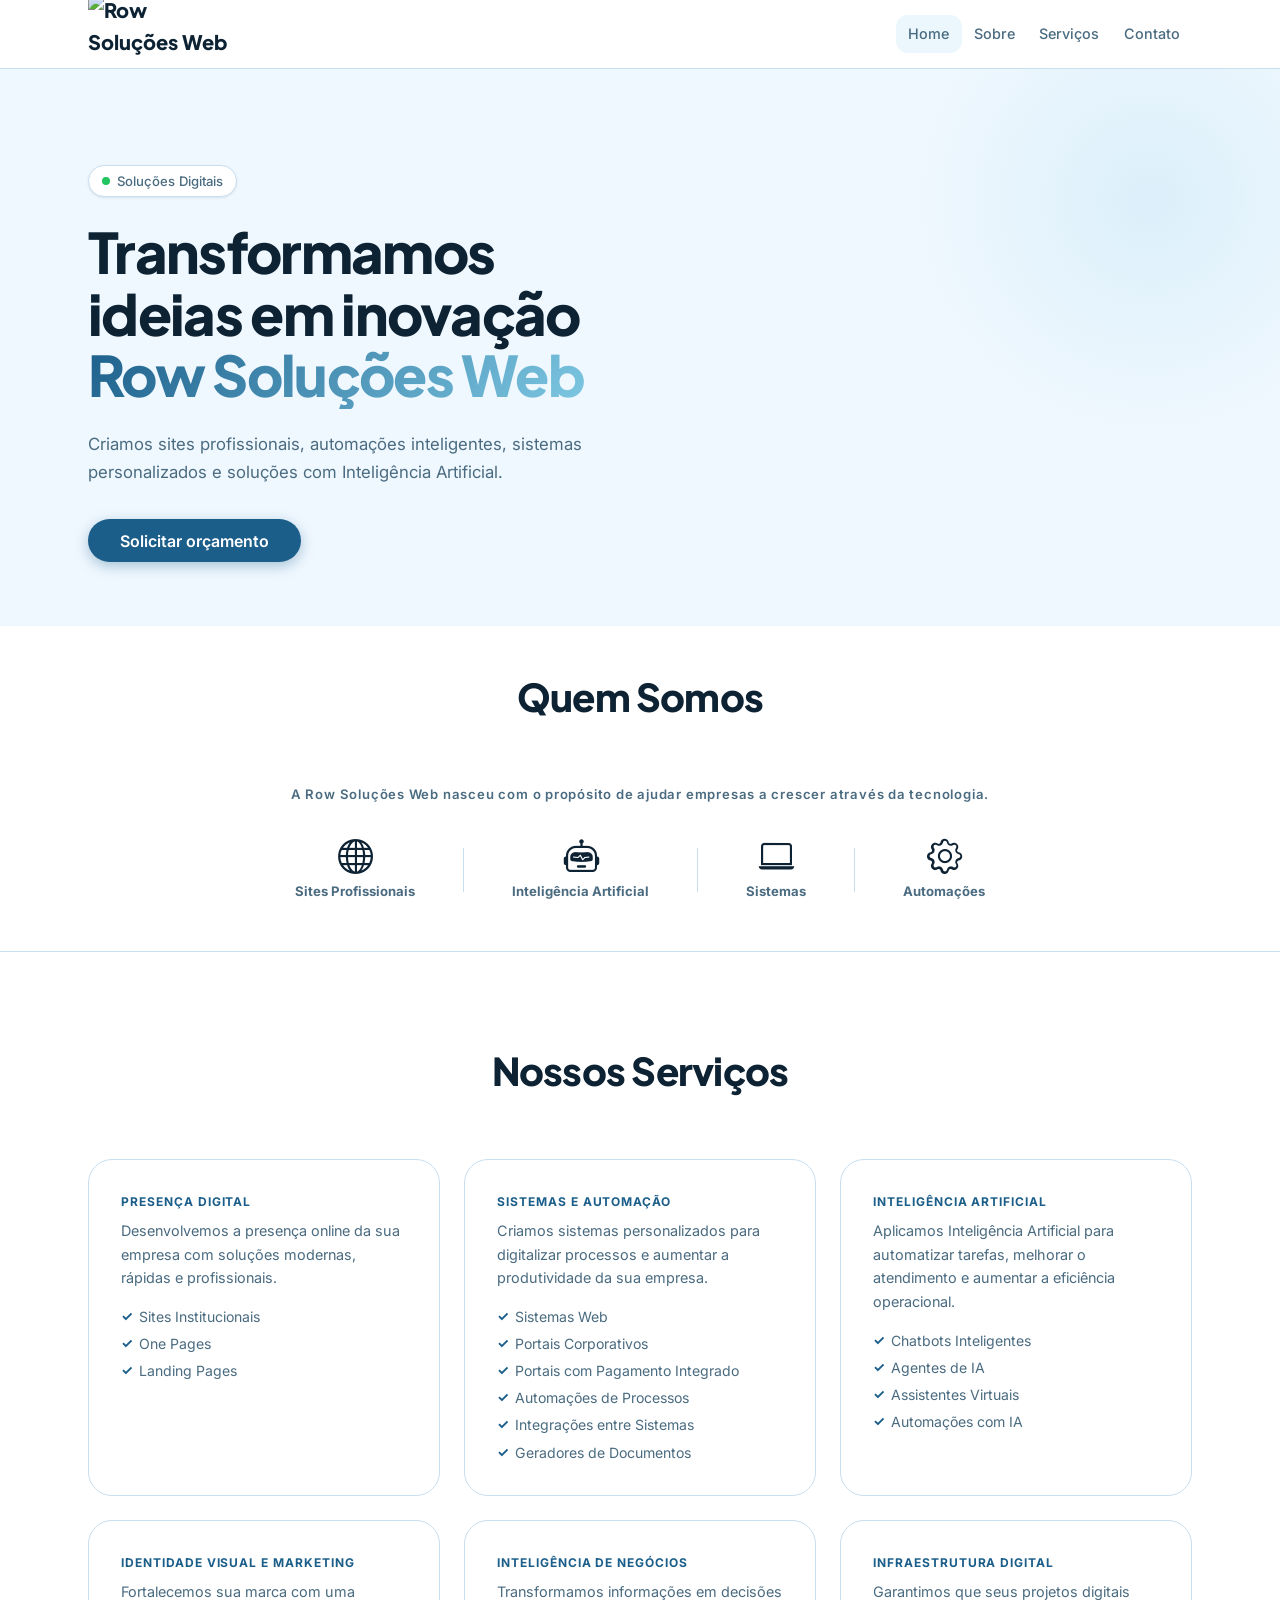
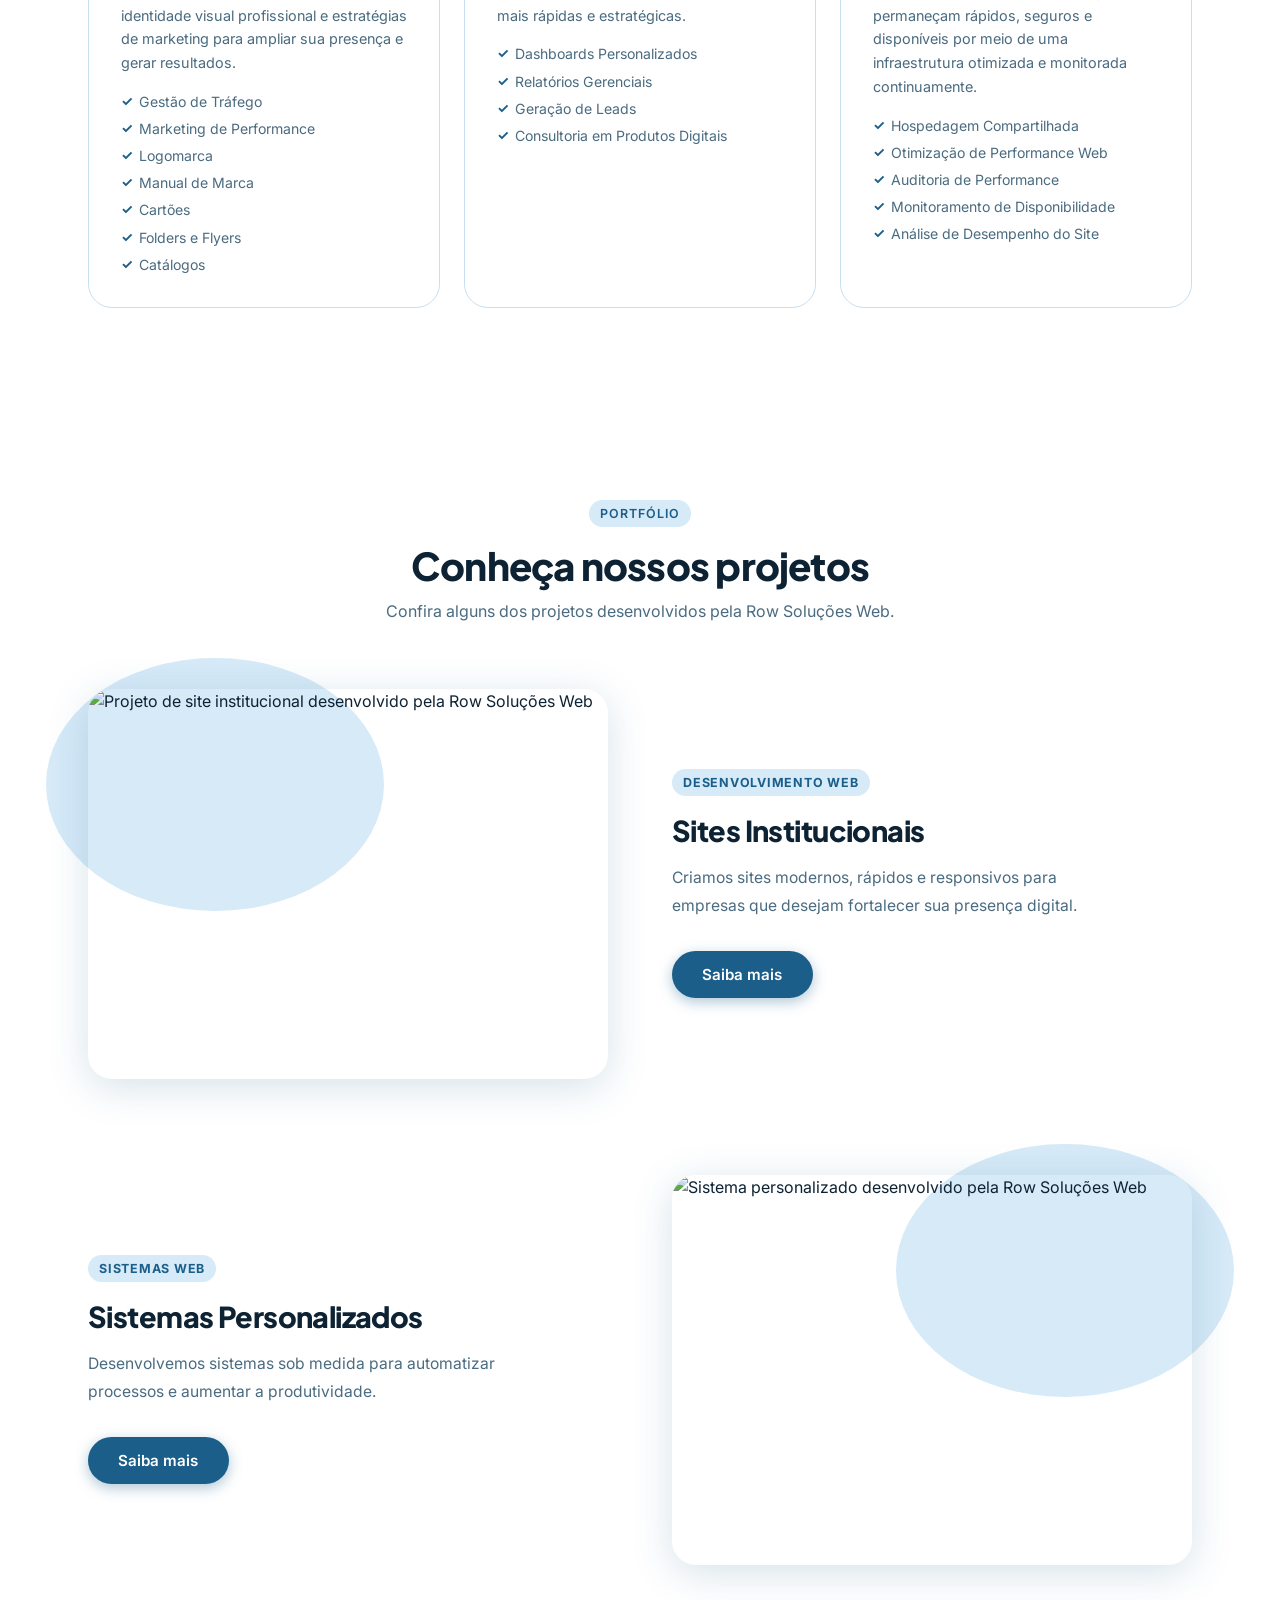
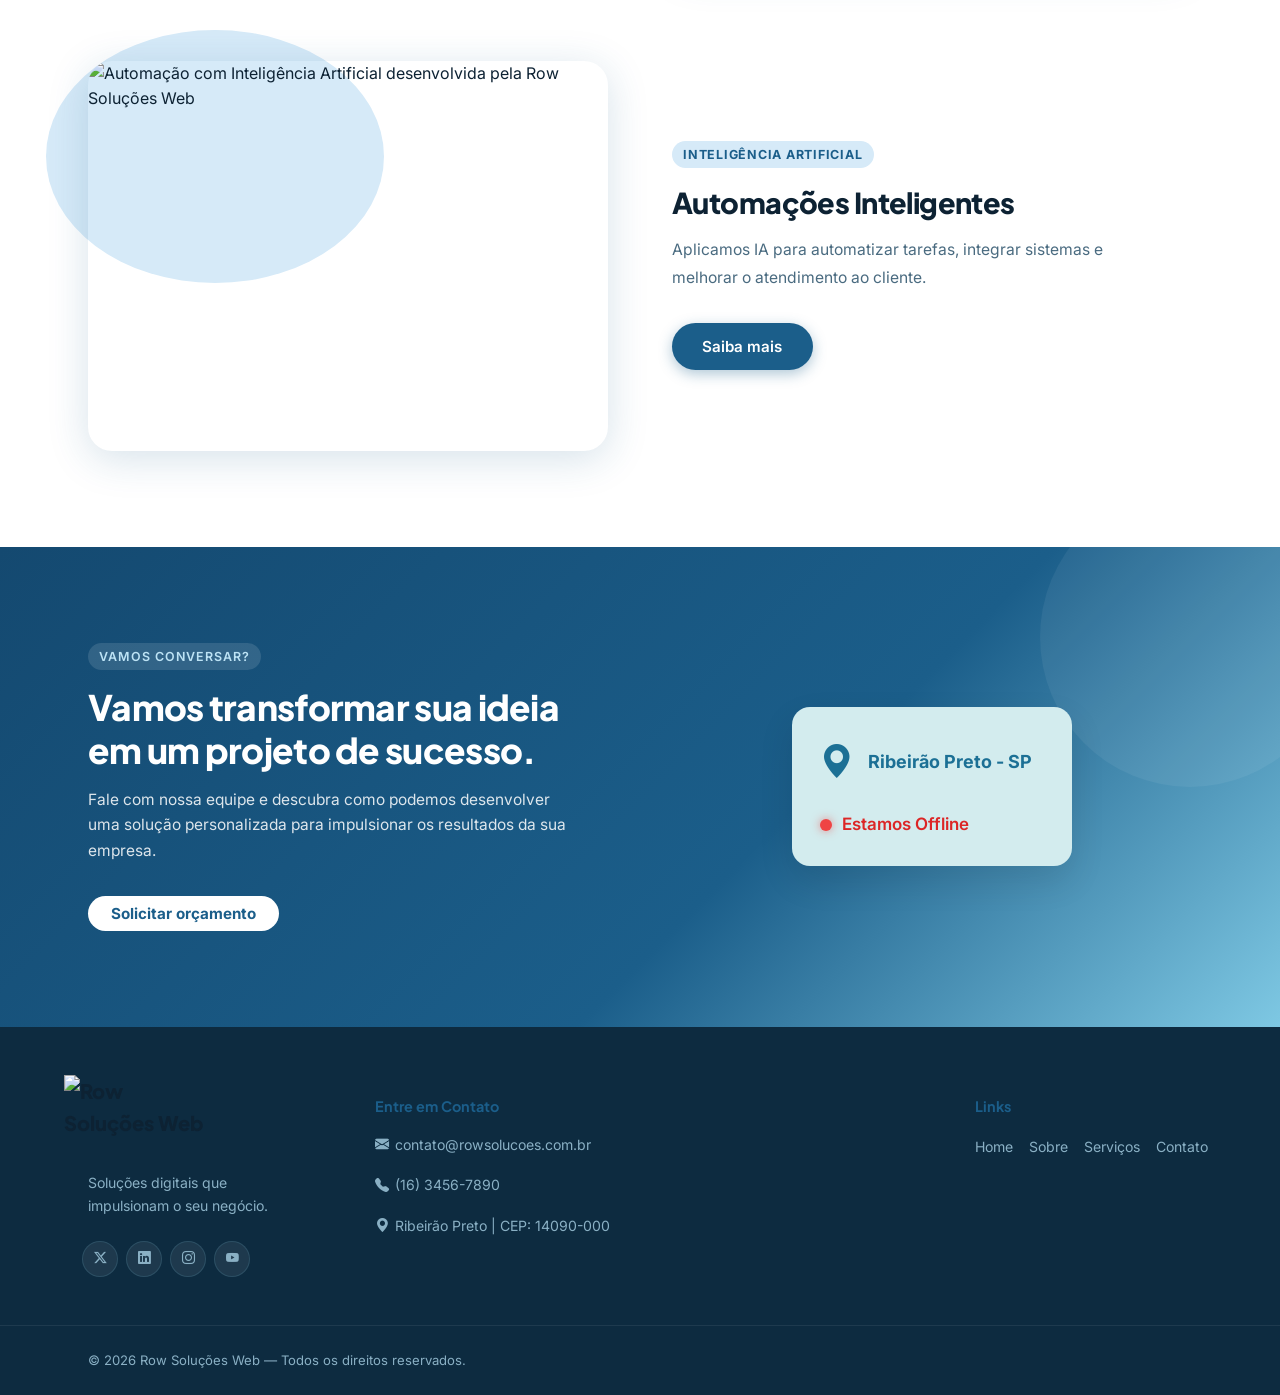
==== index.html @ b565b794 "Update index.html" ====
<!DOCTYPE html>
<html lang="pt-BR">

<head>
  <meta charset="UTF-8" />
  <meta name="viewport" content="width=device-width, initial-scale=1.0" />
  <title>Row Soluções — Crie Sites Incríveis</title>
  <link rel="stylesheet" href="style.css" />
  <link rel="preconnect" href="https://fonts.googleapis.com" />
  <link rel="preconnect" href="https://fonts.gstatic.com" crossorigin />
  <link
    href="https://fonts.googleapis.com/css2?family=Inter:wght@400;500;600;700;800&family=Plus+Jakarta+Sans:wght@400;500;600;700;800&display=swap"
    rel="stylesheet" />
  <link rel="stylesheet" href="https://cdn.jsdelivr.net/npm/bootstrap-icons@1.13.1/font/bootstrap-icons.min.css">
</head>

<body>

  <!-- ===== HEADER / NAV ===== -->
  <header class="header" id="header">
    <div class="container header__inner">
      <a href="#" class="header__logo">
        <img src="img_conteudo/logo1.png" alt="Row Soluções Web" style="width: 140px; height: 80px; object-fit: contain " />
        <!-- <div class="logo-brand">
          <span class="logo-row">row</span>
          <span class="logo-subtitle">soluções web</span>
        </div> -->
      </a>

      <nav class="nav" id="nav">
        <ul class="nav__list">
          <!-- Para inserir dropdown e icone seta
           as setinhas (▼) Essas setinhas indicam para o usuário que existe um submenu (dropdown)
           <li class="nav__item nav__item--has-dropdown">
            <a href="#home" class="nav__link">Home <span class="nav__arrow">▼</span></a>
          </li> -->
          <li class="nav__item">
            <a href="#home" class="nav__link">Home</a>
          </li>
          <li class="nav__item">
            <a href="#sobre" class="nav__link">Sobre</a>
          </li>
          <li class="nav__item">
            <a href="#servicos" class="nav__link">Serviços</a>
          </li>
          <!-- <li class="nav__item">
            <a href="portfolio.html" class="nav__link">Portfólio</a>
          </li> -->
          <li class="nav__item">
            <a href="https://wa.me/0000000000000" target="_blank" class="nav__link">Contato </a>
          </li>
        </ul>
      </nav>

      <!-- <div class="header__actions">
        <a href="#" class="btn btn--outline">Entrar</a>
        <a href="#" class="btn btn--primary">Começar Grátis</a>
      </div>

      <button class="hamburger" id="hamburger" aria-label="Abrir menu">
        <span></span><span></span><span></span>
      </button>
    </div> -->
  </header>

  <main>

    <!-- ===== HERO ===== -->
    <section class="hero" id="home">
      <div class="hero__bg-blob" aria-hidden="true"></div>
      <div class="container hero__inner">
        <div class="hero__content">
          <span class="hero__badge">
            <span class="hero__badge-dot"></span>
            Soluções Digitais
          </span>
          <h1 class="hero__title">
            Transformamos ideias em inovação <br />
            <span class="hero__title--accent">Row Soluções Web</span>
          </h1>
          <p class="hero__desc">
            Criamos sites profissionais,
            automações inteligentes,
            sistemas personalizados
            e soluções com Inteligência Artificial.
          </p>
          <div class="hero__cta">
            <a href="https://wa.me/0000000000000" target="_blank" class="btn btn--primary btn--lg">Solicitar
              orçamento</a>

            <!-- <button class="hero__play" id="playBtn" aria-label="Assistir vídeo">
              <span class="hero__play-icon">▶</span>
              <span>Conheça nossos serviços</span>
            </button> -->
          </div>
        </div>

        <!-- <div class="hero__visual"> Referete ao Mockup na primeira dobra do site
          <div class="hero__mockup">
            <div class="hero__mockup-bar">
              <span></span><span></span><span></span>
            </div>
            <div class="hero__mockup-body">
              <div class="hero__mockup-sidebar">
                <div class="hero__mockup-item hero__mockup-item--active"></div>
                <div class="hero__mockup-item"></div>
                <div class="hero__mockup-item"></div>
                <div class="hero__mockup-item"></div>
                <div class="hero__mockup-item"></div>
              </div>
              <div class="hero__mockup-canvas">
                <div class="hero__mockup-header-block"></div>
                <div class="hero__mockup-row">
                  <div class="hero__mockup-col hero__mockup-col--wide"></div>
                  <div class="hero__mockup-col"></div>
                </div>
                <div class="hero__mockup-row">
                  <div class="hero__mockup-col"></div>
                  <div class="hero__mockup-col"></div>
                  <div class="hero__mockup-col"></div>
                </div>
              </div>
            </div>
          </div>
          <div class="hero__card hero__card--1">
            <span class="hero__card-icon">✦</span>
            <div>
              <strong>Inteligência Artificial</strong>
              <small>Agentes • Chatbots • Automações • Fluxos </small>
            </div>
          </div>
          <div class="hero__card hero__card--2">
            <span class="hero__card-icon">◈</span>
            <div>
              <strong>Desenvolvimento Web</strong>
              <small>Institucionais • Landing Pages • Projetos personalizados</small>
            </div>
          </div>
        </div> -->
      </div>
    </section>

    <!-- ===== STATS ===== -->
    <section class="stats" id="sobre">
      <div class="container">
        <div class="section-header">
          <h2 class="section-title">Quem Somos </h2>
        </div>
        <p class="stats__label"> A Row Soluções Web nasceu com o propósito de ajudar empresas a crescer
          através da tecnologia.</p>
        <div class="stats__grid">
          <div class="stats__item">
            <strong class="stats__number"><i class="bi bi-globe"></i></strong>
            <span class="stats__desc"><strong>Sites Profissionais</strong></span>
          </div>
          <div class="stats__divider" aria-hidden="true"></div>
          <div class="stats__item">
            <strong class="stats__number"><i class="bi bi-robot"></i></strong>
            <span class="stats__desc"><strong>Inteligência Artificial</strong></span>
          </div>
          <div class="stats__divider" aria-hidden="true"></div>
          <div class="stats__item">
            <strong class="stats__number"><i class="bi bi-laptop"></i></strong>
            <span class="stats__desc"><strong>Sistemas</strong></span>
          </div>
          <div class="stats__divider" aria-hidden="true"></div>
          <div class="stats__item">
            <strong class="stats__number"><i class="bi bi-gear"></i></strong>
            <span class="stats__desc"><strong>Automações</strong></span>
          </div>
        </div>
      </div>
    </section>

    <!-- ===== FEATURES GRID ===== -->
    <section class="features-grid" id="servicos">
      <div class="container">
        <div class="section-header">
          <!-- <span class="section-eyebrow">Edição Visual Poderosa</span> -->
          <h2 class="section-title">Nossos Serviços</h2>
        </div>
        <div class="features-grid__cards">
          <article class="feat-card">
            <!-- <div class="feat-card__icon feat-card__icon--purple">
              <i class="bi bi-code-slash"></i>
            </div> -->

            <!-- NOVO: número + categoria, no tom de cor do site -->
            <span class="feat-card__eyebrow">Presença Digital</span>

            <!-- <h3>Sites institucionais, one pages e landing pages</h3> -->
            <p>Desenvolvemos a presença online da sua empresa com soluções modernas, rápidas e profissionais.</p>

            <!-- NOVO: lista de destaques -->
            <ul class="feat-card__list">
              <li>Sites Institucionais</li>
              <li>One Pages</li>
              <li>Landing Pages</li>
            </ul>
          </article>
          <article class="feat-card">
            <!-- <div class="feat-card__icon feat-card__icon--purple">
              <i class="bi bi-gear"></i>
            </div> -->

            <!-- NOVO: número + categoria, no tom de cor do site -->
            <span class="feat-card__eyebrow">Sistemas e Automação</span>

            <!-- <h3>Sites institucionais, one pages e landing pages</h3> -->
            <p>Criamos sistemas personalizados para digitalizar processos e aumentar a produtividade da sua empresa.</p>

            <!-- NOVO: lista de destaques -->
            <ul class="feat-card__list">
              <li>Sistemas Web</li>
              <li>Portais Corporativos</li>
              <li>Portais com Pagamento Integrado</li>
              <li>Automações de Processos</li>
              <li>Integrações entre Sistemas</li>
              <li>Geradores de Documentos</li>
            </ul>
          </article>
          <article class="feat-card">
            <!-- <div class="feat-card__icon feat-card__icon--purple">
              <i class="bi bi-robot"></i>
            </div> -->

            <!-- NOVO: número + categoria, no tom de cor do site -->
            <span class="feat-card__eyebrow">Inteligência Artificial</span>

            <!-- <h3>Sites institucionais, one pages e landing pages</h3> -->
            <p>Aplicamos Inteligência Artificial para automatizar tarefas, melhorar o atendimento e aumentar a
              eficiência operacional.</p>

            <!-- NOVO: lista de destaques -->
            <ul class="feat-card__list">
              <li>Chatbots Inteligentes</li>
              <li>Agentes de IA</li>
              <li>Assistentes Virtuais</li>
              <li>Automações com IA</li>
            </ul>
          </article>
          <article class="feat-card">
            <!-- <div class="feat-card__icon feat-card__icon--purple">
              <i class="bi bi-palette"></i>
            </div> -->

            <!-- NOVO: número + categoria, no tom de cor do site -->
            <span class="feat-card__eyebrow">Identidade Visual e Marketing</span>

            <!-- <h3>Sites institucionais, one pages e landing pages</h3> -->
            <p>Fortalecemos sua marca com uma identidade visual profissional e estratégias de marketing para ampliar sua
              presença e gerar resultados.</p>

            <!-- NOVO: lista de destaques -->
            <ul class="feat-card__list">
              <li>Gestão de Tráfego</li>
              <li>Marketing de Performance</li>
              <li>Logomarca</li>
              <li>Manual de Marca</li>
              <li>Cartões</li>
              <li>Folders e Flyers</li>
              <li>Catálogos</li>
            </ul>
          </article>
          <article class="feat-card">
            <!-- <div class="feat-card__icon feat-card__icon--purple">
              <i class="bi bi-bar-chart"></i>
            </div> -->

            <!-- NOVO: número + categoria, no tom de cor do site -->
            <span class="feat-card__eyebrow">Inteligência de Negócios</span>

            <!-- <h3>Sites institucionais, one pages e landing pages</h3> -->
            <p>Transformamos informações em decisões mais rápidas e estratégicas.</p>

            <!-- NOVO: lista de destaques -->
            <ul class="feat-card__list">
              <li>Dashboards Personalizados</li>
              <li>Relatórios Gerenciais</li>
              <li>Geração de Leads</li>
              <li>Consultoria em Produtos Digitais</li>
            </ul>
          </article>
          <article class="feat-card">
            <!-- <div class="feat-card__icon feat-card__icon--purple">
              <i class="bi bi-cloud"></i>
            </div> -->

            <!-- NOVO: número + categoria, no tom de cor do site -->
            <span class="feat-card__eyebrow">Infraestrutura Digital</span>

            <!-- <h3>Sites institucionais, one pages e landing pages</h3> -->
            <p>Garantimos que seus projetos digitais permaneçam rápidos, seguros e disponíveis por meio de uma
              infraestrutura otimizada e monitorada continuamente.</p>

            <!-- NOVO: lista de destaques -->
            <ul class="feat-card__list">
              <li>Hospedagem Compartilhada</li>
              <li>Otimização de Performance Web</li>
              <li>Auditoria de Performance</li>
              <li>Monitoramento de Disponibilidade</li>
              <li>Análise de Desempenho do Site</li>
            </ul>
          </article>



          <!-- <article class="feat-card">
            <div class="feat-card__icon feat-card__icon--purple">
              <svg viewBox="0 0 24 24" fill="none" stroke="currentColor" stroke-width="2">
                <path d="M12 5v14M5 12h14" />
              </svg>
            </div>
            <h3>Sites institucionais, one pages e landing pages</h3>
            <p>Projetamos páginas modernas e objetivas para empresas que precisam ser encontradas, entendidas e
              lembradas com mais facilidade.</p>
            <a href="#" class="feat-card__link">Saiba mais →</a>
          </article>
          <article class="feat-card">
            <div class="feat-card__icon feat-card__icon--blue">
              <svg viewBox="0 0 24 24" fill="none" stroke="currentColor" stroke-width="2">
                <rect x="3" y="3" width="18" height="18" rx="2" />
                <path d="M9 9h6M9 12h6M9 15h4" />
              </svg>
            </div>
            <h3>Landing Pages</h3>
            <p>Nosso portfólio estará disponível em breve.
              Estamos preparando uma seleção dos nossos principais projetos para você conhecer a qualidade do nosso
              trabalho.</p>
            <a href="#" class="feat-card__link">Saiba mais →</a>
          </article>
          <article class="feat-card">
            <div class="feat-card__icon feat-card__icon--teal">
              <svg viewBox="0 0 24 24" fill="none" stroke="currentColor" stroke-width="2">
                <polyline points="16 18 22 12 16 6" />
                <polyline points="8 6 2 12 8 18" />
              </svg>
            </div>
            <h3>Inteligência Artificial</h3>
            <p>Nosso portfólio estará disponível em breve.
              Estamos preparando uma seleção dos nossos principais projetos para você conhecer a qualidade do nosso
              trabalho.</p>
            <a href="#" class="feat-card__link">Saiba mais →</a>
          </article>
          <article class="feat-card">
            <div class="feat-card__icon feat-card__icon--orange">
              <svg viewBox="0 0 24 24" fill="none" stroke="currentColor" stroke-width="2">
                <rect x="5" y="2" width="14" height="20" rx="2" />
                <line x1="12" y1="18" x2="12" y2="18" />
              </svg>
            </div>
            <h3>Chatbots</h3>
            <p>Nosso portfólio estará disponível em breve.
              Estamos preparando uma seleção dos nossos principais projetos para você conhecer a qualidade do nosso
              trabalho.</p>
             <a href="#" class="feat-card__link">Saiba mais →</a>
          </article>
          <article class="feat-card">
            <div class="feat-card__icon feat-card__icon--pink">
              <svg viewBox="0 0 24 24" fill="none" stroke="currentColor" stroke-width="2">
                <path d="M8 16H6a2 2 0 01-2-2V6a2 2 0 012-2h8a2 2 0 012 2v2" />
                <rect x="8" y="8" width="12" height="12" rx="2" />
              </svg>
            </div>
            <h3>Automações</h3>
            <p>Nosso portfólio estará disponível em breve.
              Estamos preparando uma seleção dos nossos principais projetos para você conhecer a qualidade do nosso
              trabalho.</p>
             <a href="#" class="feat-card__link">Saiba mais →</a> 
          </article>
          <article class="feat-card">
            <div class="feat-card__icon feat-card__icon--green">
              <svg viewBox="0 0 24 24" fill="none" stroke="currentColor" stroke-width="2">
                <circle cx="12" cy="12" r="3" />
                <path d="M19.07 4.93a10 10 0 010 14.14M4.93 4.93a10 10 0 000 14.14" />
              </svg>
            </div>
            <h3>Integrações</h3>
            <p>Nosso portfólio estará disponível em breve.
              Estamos preparando uma seleção dos nossos principais projetos para você conhecer a qualidade do nosso
              trabalho.</p>
             <a href="#" class="feat-card__link">Saiba mais →</a>
          </article> -->
        </div>
      </div>
    </section>

    <!-- ===== FEATURE ALTERNATING ===== -->
    <!--<section class="feature-alt">
      <div class="container">
        <div class="section-header">
          <span class="section-eyebrow">Tudo que Você Precisa Para Criar </span>
          <h2 class="section-title">Como Trabalhamos </h2>
        </div>

        <div class="feature-alt__row">
          <div class="feature-alt__visual">
            <div class="feature-alt__img-wrap feature-alt__img-wrap--blue">
              <div class="feature-alt__browser">
                <div class="feature-alt__browser-bar"><span></span><span></span><span></span></div>
                <div class="feature-alt__browser-body">
                  <div class="feature-alt__browser-panel"></div>
                  <div class="feature-alt__browser-content">
                    <div class="feature-alt__browser-line"></div>
                    <div class="feature-alt__browser-line feature-alt__browser-line--short"></div>
                    <div class="feature-alt__browser-block"></div>
                  </div>
                </div>
              </div>
            </div>
          </div>
          <div class="feature-alt__content">
            <span class="feature-alt__tag">Inserir Texto AQUI</span>
            <h3>Planejamento</h3>
            <p>Inserir Texto AQUI.</p>
            <a href="#" class="btn btn--outline-dark">Saiba Mais</a>
          </div>
        </div>

        <div class="feature-alt__row feature-alt__row--reverse">
          <div class="feature-alt__visual">
            <div class="feature-alt__img-wrap feature-alt__img-wrap--purple">
              <div class="feature-alt__palette">
                <div class="feature-alt__swatch" style="--c:#6366f1"></div>
                <div class="feature-alt__swatch" style="--c:#8b5cf6"></div>
                <div class="feature-alt__swatch" style="--c:#ec4899"></div>
                <div class="feature-alt__swatch" style="--c:#f59e0b"></div>
                <div class="feature-alt__swatch feature-alt__swatch--active" style="--c:#10b981"></div>
              </div>
            </div>
          </div>
          <div class="feature-alt__content">
            <span class="feature-alt__tag">Inserir Texto AQUI</span>
            <h3>Desenvolvimento</h3>
            <p>Inserir Texto AQUI.</p>
            <a href="#" class="btn btn--outline-dark">Saiba Mais</a>
          </div>
        </div>

        <div class="feature-alt__row">
          <div class="feature-alt__visual">
            <div class="feature-alt__img-wrap feature-alt__img-wrap--teal">
              <div class="feature-alt__devices">
                <div class="feature-alt__device feature-alt__device--desktop"></div>
                <div class="feature-alt__device feature-alt__device--tablet"></div>
                <div class="feature-alt__device feature-alt__device--mobile"></div>
              </div>
            </div>
          </div>
          <div class="feature-alt__content">
            <span class="feature-alt__tag">Inserir Texto AQUI</span>
            <h3>Entrega e Suporte</h3>
            <p>Inserir Texto AQUI.</p>
            <a href="#" class="btn btn--outline-dark">Saiba Mais</a>
          </div>
        </div>
      </div>
    </section> -->

    <!-- ===== PORTFÓLIO ===== -->
    <!--<section id="portfolio" class="portfolio">
      <div class="container">
        <div class="section-header">
          <span class="section-eyebrow">
            Casos de Sucesso
          </span>
          <h2 class="section-title">
            Projetos Desenvolvidos
          </h2>
          <p>
            Em breve você conhecerá alguns dos projetos
            desenvolvidos pela Row Soluções Web.
          </p>
        </div>
        <div class="portfolio-placeholder">

        </div>
      </div>

    </section>-->

    <!-- ===== INTEGRATIONS ===== -->
    <!-- <section class="integrations">
      <div class="container integrations__inner">
        <div class="integrations__content">
          <span class="section-eyebrow">Tecnologias</span>
          <h2 class="section-title">Inserir texto AQUI</h2>
          <p>Inserir texto AQUI.</p>
          <a href="#" class="btn btn--primary">Conheça</a>
        </div>
        <div class="integrations__visual">
          <div class="integrations__orbit">
            <div class="integrations__center-logo">ROW</div>
            <div class="integrations__ring integrations__ring--1">
              <div class="integrations__app" style="--ang:0deg">R</div>
              <div class="integrations__app" style="--ang:90deg">O</div>
              <div class="integrations__app" style="--ang:180deg">W</div>
              <div class="integrations__app" style="--ang:270deg">S</div>
            </div>
            <div class="integrations__ring integrations__ring--2">
              <div class="integrations__app integrations__app--sm" style="--ang:45deg">R</div>
              <div class="integrations__app integrations__app--sm" style="--ang:135deg">O</div>
              <div class="integrations__app integrations__app--sm" style="--ang:225deg">W</div>
              <div class="integrations__app integrations__app--sm" style="--ang:315deg">S</div>
            </div>
          </div>
        </div>
      </div>
    </section> -->

    <!-- ===== FAQ ===== -->
    <!--<section class="faq" id="faq">
      <div class="container faq__inner">
        <div class="faq__header">
          <span class="section-eyebrow">Perguntas Frequentes</span>
          <h2 class="section-title">Dúvidas Comuns</h2>
        </div>
        <div class="faq__list">
          <details class="faq__item" open>
            <summary class="faq__question">
              Quanto custa um site?
              <span class="faq__icon" aria-hidden="true">+</span>
            </summary>
            <div class="faq__answer">
              <p>Inserir TEXTO AQUI.</p>
            </div>
          </details>
          <details class="faq__item">
            <summary class="faq__question">
              Quanto tempo demora?
              <span class="faq__icon" aria-hidden="true">+</span>
            </summary>
            <div class="faq__answer">
              <p>Inserir TEXTO AQUI..</p>
            </div>
          </details>
          <details class="faq__item">
            <summary class="faq__question">
              Vocês fazem manutenção?
              <span class="faq__icon" aria-hidden="true">+</span>
            </summary>
            <div class="faq__answer">
              <p>Inserir TEXTO AQUI..</p>
            </div>
          </details>
          <details class="faq__item">
            <summary class="faq__question">
              Vocês desenvolvem IA?
              <span class="faq__icon" aria-hidden="true">+</span>
            </summary>
            <div class="faq__answer">
              <p>Inserir TEXTO AQUI..</p>
            </div>
          </details>
          <details class="faq__item">
            <summary class="faq__question">
              Como funciona o suporte?
              <span class="faq__icon" aria-hidden="true">+</span>
            </summary>
            <div class="faq__answer">
              <p>Inserir TEXTO AQUI.</p>
            </div>
          </details>
        </div>
      </div>
    </section>-->




    <!-- ===== PORTFÓLIO SHOWCASE ===== -->
    <!-- Inserir esta seção entre "Nossos Serviços" e o "CTA Final" -->
    <section class="portfolio-showcase" id="portfolio-showcase">
      <div class="container">

        <header class="portfolio-showcase__header">
          <span class="portfolio-showcase__eyebrow">Portfólio</span>
          <h2 class="portfolio-showcase__title">Conheça nossos projetos</h2>
          <p class="portfolio-showcase__desc">Confira alguns dos projetos desenvolvidos pela Row Soluções Web.</p>
        </header>

        <div class="portfolio-showcase__list">

          <!-- Bloco 1 — imagem à esquerda -->
          <article class="portfolio-item">
            <div class="portfolio-image">
              <span class="portfolio-image__circle" aria-hidden="true"></span>
              <div class="portfolio-image__frame">
                <img src="img_conteudo/img1.jpeg" alt="Projeto de site institucional desenvolvido pela Row Soluções Web"
                  loading="lazy" />
              </div>
            </div>
            <div class="portfolio-content">
              <span class="portfolio-tag">Desenvolvimento Web</span>
              <h3 class="portfolio-title">Sites Institucionais</h3>
              <p class="portfolio-text">
                Criamos sites modernos, rápidos e responsivos para empresas que
                desejam fortalecer sua presença digital.
              </p>
              <a href="portfolio1.html" class="portfolio-btn">Saiba mais</a>
            </div>
          </article>

          <!-- Bloco 2 — invertido: texto à esquerda, imagem à direita -->
          <article class="portfolio-item portfolio-item--reverse">
            <div class="portfolio-image">
              <span class="portfolio-image__circle" aria-hidden="true"></span>
              <div class="portfolio-image__frame">
                <img src="img_conteudo/img2.jpeg"
                  alt="Sistema personalizado desenvolvido pela Row Soluções Web" loading="lazy" />
              </div>
            </div>
            <div class="portfolio-content">
              <span class="portfolio-tag">Sistemas Web</span>
              <h3 class="portfolio-title">Sistemas Personalizados</h3>
              <p class="portfolio-text">
                Desenvolvemos sistemas sob medida para automatizar processos e
                aumentar a produtividade.
              </p>
              <a href="portfolio1.html" class="portfolio-btn">Saiba mais</a>
            </div>
          </article>

          <!-- Bloco 3 — imagem à esquerda -->
          <article class="portfolio-item">
            <div class="portfolio-image">
              <span class="portfolio-image__circle" aria-hidden="true"></span>
              <div class="portfolio-image__frame">
                <img src="img_conteudo/img3.jpeg"
                  alt="Automação com Inteligência Artificial desenvolvida pela Row Soluções Web" loading="lazy" />
              </div>
            </div>
            <div class="portfolio-content">
              <span class="portfolio-tag">Inteligência Artificial</span>
              <h3 class="portfolio-title">Automações Inteligentes</h3>
              <p class="portfolio-text">
                Aplicamos IA para automatizar tarefas, integrar sistemas e
                melhorar o atendimento ao cliente.
              </p>
              <a href="portfolio2.html" class="portfolio-btn">Saiba mais</a>
            </div>
          </article>

        </div>
      </div>
    </section>

    <!-- ===== CTA BANNER ===== -->
    <section class="cta-banner">
      <div class="container cta-banner__inner">
        <div class="cta-banner__content">
          <span class="section-eyebrow section-eyebrow--light">Vamos conversar?</span>
          <h2 class="cta-banner__title">Vamos transformar sua ideia em um projeto de sucesso.</h2>
          <p class="cta-banner__desc">Fale com nossa equipe e descubra como podemos desenvolver uma solução
            personalizada para impulsionar os resultados da sua empresa.</p>
          <a href="https://wa.me/0000000000000" target="_blank" class="btn btn--white">Solicitar orçamento</a>
        </div>
        <!-- Moldura que fica atrás da localização
        <div class="cta-banner__visual" aria-hidden="true">
          <div class="cta-banner__screen">
            <div class="cta-banner__screen-bar"><span></span><span></span><span></span></div> 
          </div> 
        </div> -->
        <div class="cta-banner__screen-body">
          <div class="location-card">
            <div class="location-card__item">
              <i class="bi bi-geo-alt-fill"></i>
              <span>Ribeirão Preto - SP</span>
            </div>
            <div class="location-card__status offline" id="officeStatus">
              <span class="status-dot"></span>
              <span id="statusText">Estamos Offline</span>
            </div>
          </div>
        </div>
      </div>
    </section>

  </main>

  <!-- ===== FOOTER ===== -->
  <footer class="footer">
    <div class="container footer__top">

      <!-- Coluna 1 -->
      <div class="footer__brand">
        <a href="home" class="header__logo footer__logo">
          <img src="img_conteudo/logo1.png" alt="Row Soluções Web" style="width: 140px; height: 80px; object-fit: contain " />
          <!-- <div class="logo-brand">
            <span class="logo-row">row</span>
            <span class="logo-subtitle">soluções web</span>
          </div> -->
        </a>
        <p class="footer__brand">Soluções digitais que </br> impulsionam o seu negócio.</p>
        <!-- <h4 class="footer__col-title">Redes Sociais</h4> -->
        <ul class="footer__socials">
          <li>
            <a href="https://x.com/" target="_blank" class="footer__social-link" aria-label="Twitter">
              <i class="bi bi-twitter-x"></i>
            </a>
          </li>
          <li>
            <a href="https://br.linkedin.com/" target="_blank" class="footer__social-link" aria-label="LinkedIn">
              <i class="bi bi-linkedin"></i>
            </a>
          </li>
          <li>
            <a href="https://www.instagram.com/" target="_blank" class="footer__social-link" aria-label="Instagram">
              <i class="bi bi-instagram"></i>
            </a>
          </li>
          <li>
            <a href="https://www.youtube.com/" target="_blank" class="footer__social-link" aria-label="YouTube">
              <i class="bi bi-youtube"></i>
            </a>
          </li>
        </ul>
      </div>

      <!-- Coluna 2 -->
      <!-- classe "footer__col--contact" ADICIONADA para controlar largura/área no grid -->
      <div class="footer__col footer__col--contact">
        <h4 class="footer__col-title">Entre em Contato</h4>
        <ul class="footer__links footer__contact">
          <li>
            <i class="bi bi-envelope-fill"></i>
            contato@rowsolucoes.com.br
          </li>
          <li>
            <i class="bi bi-telephone-fill"></i>
            (16) 3456-7890
          </li>
          <li>
            <i class="bi bi-geo-alt-fill"></i>
            Ribeirão Preto | CEP: 14090-000
          </li>
        </ul>
      </div>

      <!-- Coluna 3 -->
      <!-- classe "footer__col--links" ADICIONADA para controlar largura/área no grid -->
      <div class="footer__col footer__col--links">
        <h4 class="footer__col-title">Links</h4>
        <ul class="footer__links">
          <li><a href="#home">Home</a></li>
          <li><a href="#sobre">Sobre</a></li>
          <li><a href="#servicos">Serviços</a></li>
          <li><a href="https://wa.me/0000000000000" target="_blank">Contato</a></li>
        </ul>
      </div>

    </div>

    <div class="footer__bottom">
      <div class="container footer__bottom-inner">
        <p>© 2026 Row Soluções Web — Todos os direitos reservados.</p>
      </div>
    </div>
  </footer>

  <!-- ===== VIDEO MODAL ===== 
  <div class="modal" id="videoModal" role="dialog" aria-modal="true" aria-label="Vídeo de demonstração" hidden>
    <div class="modal__backdrop" id="modalBackdrop"></div>
    <div class="modal__body">
      <button class="modal__close" id="modalClose" aria-label="Fechar">✕</button>
      <div class="modal__video-wrap">
        <iframe id="modalIframe" src="" title="BuildFlow Demo" frameborder="0" allow="autoplay; encrypted-media"
          allowfullscreen>
        </iframe>
      </div>
    </div>
  </div>-->

  <!-- ===== EXIT POPUP ===== -->
  <div id="exitPopup" class="exit-popup">
    <div class="exit-popup__box">
      <h2>🚀 Espere um instante!</h2>
      <p>
        Ainda não fez seu orçamento?
        Descubra quanto custa colocar seu projeto na internet.
      </p>
      <ul class="exit-popup__list">
        <li>✅ Atendimento rápido</li>
        <li>✅ Orçamento gratuito</li>
        <li>✅ Sem compromisso</li>
      </ul>
      <a href="https://wa.me/0000000000000" target="_blank" class="btn btn--primary btn--lg">
        📲 Solicitar orçamento
      </a>
      <a href="#" id="closeExitPopup" class="exit-popup__close">
        Agora não
      </a>
    </div>
  </div>

  <script src="script.js"></script>
</body>

</html>
---- style.css ----
/* =============================================
   ROW SOLUÇÕES WEB — style.css
   Mobile-first | CSS Variables | Flexbox/Grid
   ============================================= */

/* ── 1. RESET & BASE ─────────────────────────── */
*, *::before, *::after { box-sizing: border-box; margin: 0; padding: 0; }
html { scroll-behavior: smooth; font-size: 16px; }
body {
  font-family: 'Inter', sans-serif;
  color: var(--color-text);
  background: var(--color-bg);
  line-height: 1.6;
  -webkit-font-smoothing: antialiased;
}
img, svg { display: block; max-width: 100%; }
a { text-decoration: none; color: inherit; }
ul { list-style: none; }
button { cursor: pointer; border: none; background: none; font: inherit; }
details summary { list-style: none; }
details summary::-webkit-details-marker { display: none; }
.sr-only { position: absolute; width: 1px; height: 1px; padding: 0; margin: -1px; overflow: hidden; clip: rect(0,0,0,0); white-space: nowrap; border: 0; }

/* ── 2. DESIGN TOKENS ────────────────────────── */
:root {
  /* Palette — Row Soluções Web */
  --color-primary:       #1B5E8A;   /* azul escuro (texto "row") */
  --color-primary-dark:  #144970;   /* azul escuro mais profundo */
  --color-primary-light: #D6EAF8;   /* azul claro suave para fundos */
  --color-accent:        #7EC8E3;   /* azul claro (ícone hexagonal) */
  --color-accent-soft:   #EBF7FC;   /* azul clarissimo para hovers */

  --color-bg:            #ffffff;
  --color-bg-soft:       #F0F8FF;   /* alice blue — fundo suave azulado */
  --color-bg-dark:       #0D2B40;   /* azul muito escuro para footer/dark sections */

  --color-text:          #0D2233;   /* quase preto azulado */
  --color-text-muted:    #4A6B80;   /* azul acinzentado */
  --color-text-light:    #8AB0C4;   /* azul claro desbotado */

  --color-border:        #C8DFF0;   /* borda azul suave */
  --color-white:         #ffffff;

  /* Feature icon colors — mantidos coloridos para variedade visual */
  --c-purple:  #1B5E8A; --c-purple-bg: #D6EAF8;
  --c-blue:    #7EC8E3; --c-blue-bg:   #EBF7FC;
  --c-teal:    #0E9AA7; --c-teal-bg:   #E0F7FA;
  --c-orange:  #1E7DB8; --c-orange-bg: #D4EDFA;
  --c-pink:    #5B9AC4; --c-pink-bg:   #DCF0FA;
  --c-green:   #0E7EA0; --c-green-bg:  #D0EEF7;

  /* Typography */
  --font-display: 'Plus Jakarta Sans', 'Inter', sans-serif;
  --font-body:    'Inter', sans-serif;

  /* Spacing scale */
  --space-xs:   0.25rem;
  --space-sm:   0.5rem;
  --space-md:   1rem;
  --space-lg:   1.5rem;
  --space-xl:   2rem;
  --space-2xl:  3rem;
  --space-3xl:  4rem;
  --space-4xl:  6rem;

  /* Radius */
  --radius-sm:  0.375rem;
  --radius-md:  0.75rem;
  --radius-lg:  1rem;
  --radius-xl:  1.5rem;
  --radius-full: 9999px;

  /* Shadow — adaptadas para azul */
  --shadow-sm:  0 1px 3px rgba(0,0,0,.06), 0 1px 2px rgba(0,0,0,.04);
  --shadow-md:  0 4px 16px rgba(27,94,138,.12);
  --shadow-lg:  0 8px 40px rgba(27,94,138,.18);
  --shadow-card: 0 2px 16px rgba(13,43,64,.08);

  /* Transitions */
  --transition: 0.22s cubic-bezier(.4,0,.2,1);

  /* Layout */
  --container-max: 1200px;
  --container-pad: var(--space-lg);
}

/* ── 3. LAYOUT HELPERS ───────────────────────── */
.container {
  width: 100%;
  max-width: var(--container-max);
  margin-inline: auto;
  padding-inline: var(--container-pad);
}

.section-eyebrow {
  display: inline-block;
  font-size: 0.78rem;
  font-weight: 600;
  letter-spacing: 0.08em;
  text-transform: uppercase;
  color: var(--color-primary);
  background: var(--color-primary-light);
  padding: 0.3em 0.9em;
  border-radius: var(--radius-full);
  margin-bottom: var(--space-md);
}
.section-eyebrow--light {
  color: #BDE3F5;
  background: rgba(255,255,255,.12);
}

.section-header {
  text-align: center;
  max-width: 640px;
  margin-inline: auto;
  margin-bottom: var(--space-3xl);
}

.section-title {
  font-family: var(--font-display);
  font-size: clamp(1.6rem, 4vw, 2.4rem);
  font-weight: 800;
  line-height: 1.2;
  color: var(--color-text);
  letter-spacing: -0.02em;
}

/* ── 4. BUTTONS ──────────────────────────────── */
.btn {
  display: inline-flex;
  align-items: center;
  gap: var(--space-sm);
  padding: 0.65em 1.5em;
  border-radius: var(--radius-full);
  font-size: 0.95rem;
  font-weight: 600;
  line-height: 1;
  transition: all var(--transition);
  white-space: nowrap;
}
.btn--primary {
  background: var(--color-primary);
  color: var(--color-white);
  box-shadow: 0 4px 14px rgba(27,94,138,.35);
}
.btn--primary:hover {
  background: var(--color-primary-dark);
  box-shadow: 0 6px 20px rgba(20,73,112,.45);
  transform: translateY(-1px);
}
.btn--outline {
  border: 1.5px solid var(--color-border);
  color: var(--color-text);
  background: transparent;
}
.btn--outline:hover { border-color: var(--color-primary); color: var(--color-primary); }
.btn--outline-dark {
  border: 1.5px solid var(--color-text);
  color: var(--color-text);
  background: transparent;
}
.btn--outline-dark:hover { background: var(--color-text); color: var(--color-white); }
.btn--white {
  background: var(--color-white);
  color: var(--color-primary);
  font-weight: 700;
}
.btn--white:hover { background: var(--color-primary-light); }
.btn--lg { padding: 0.85em 2em; font-size: 1rem; }

/* ── 5. HEADER ───────────────────────────────── */
.header {
  position: sticky;
  top: 0;
  z-index: 100;
  background: rgba(255,255,255,0.92);
  backdrop-filter: blur(12px);
  -webkit-backdrop-filter: blur(12px);
  border-bottom: 1px solid var(--color-border);
  transition: box-shadow var(--transition);
}
.header.scrolled { box-shadow: var(--shadow-md); }

.header__inner {
  display: flex;
  align-items: center;
  gap: var(--space-xl);
  height: 68px;
}

.header__logo {
  display: flex;
  align-items: center;
  gap: var(--space-sm);
  font-family: var(--font-display);
  font-weight: 800;
  font-size: 1.25rem;
  color: var(--color-text);
  flex-shrink: 0;
}
.logo-icon {
  font-size: 1.5rem;
  color: var(--color-primary);
  line-height: 1;
}
/*.logo-text { letter-spacing: -0.03em; }*/
.logo-text{ color:#1C7095; }

.logo-brand{
    display:flex;
    flex-direction:column;
    line-height:1;
}

.logo-row{
    font-family:'Poppins',sans-serif;
    font-size:2.2rem;
    font-weight:800;
    color:#1C7095;
    letter-spacing: -1px;
}

.logo-subtitle{
    font-family:'Poppins',sans-serif;
    font-size:0.85rem;
    font-weight:400;
    color:#1C7095;
    letter-spacing:0.5px;
    margin-top:-2px;
}

/* Nav */
.nav { margin-left: auto; }
.nav__list { display: none; flex-direction: row; gap: 0; align-items: center; }
.nav__link--active { color: var(--color-primary); background: var(--color-accent-soft); }
.nav__item { position: relative; }
.nav__link {
  display: flex;
  align-items: center;
  gap: 0.2em;
  padding: 0.5em 0.85em;
  font-size: 0.9rem;
  font-weight: 500;
  color: var(--color-text-muted);
  border-radius: var(--radius-md);
  transition: color var(--transition), background var(--transition);
}
.nav__link:hover, .nav__link:focus-visible { color: var(--color-primary); background: var(--color-accent-soft); }
.nav__arrow { font-size: 0.65em; opacity: 0.6; }

.nav__dropdown {
  display: none;
  position: absolute;
  top: calc(100% + 4px);
  left: 0;
  min-width: 180px;
  background: var(--color-white);
  border: 1px solid var(--color-border);
  border-radius: var(--radius-lg);
  box-shadow: var(--shadow-card);
  padding: var(--space-sm);
  z-index: 200;
}
.nav__item--has-dropdown:hover .nav__dropdown,
.nav__item--has-dropdown:focus-within .nav__dropdown { display: block; }
.nav__dropdown li a {
  display: block;
  padding: 0.5em 0.75em;
  font-size: 0.88rem;
  color: var(--color-text-muted);
  border-radius: var(--radius-sm);
  transition: background var(--transition), color var(--transition);
}
.nav__dropdown li a:hover { background: var(--color-accent-soft); color: var(--color-primary); }

.header__actions { display: none; align-items: center; gap: var(--space-sm); margin-left: var(--space-md); flex-shrink: 0; }

/* Hamburger */
.hamburger {
  display: flex;
  flex-direction: column;
  gap: 5px;
  padding: 8px;
  margin-left: auto;
}
.hamburger span {
  display: block;
  width: 22px;
  height: 2px;
  background: var(--color-text);
  border-radius: 2px;
  transition: all var(--transition);
}
.hamburger.open span:nth-child(1) { transform: translateY(7px) rotate(45deg); }
.hamburger.open span:nth-child(2) { opacity: 0; }
.hamburger.open span:nth-child(3) { transform: translateY(-7px) rotate(-45deg); }

/* Mobile nav drawer */
.nav--open .nav__list {
  display: flex;
  flex-direction: column;
  align-items: flex-start;
  position: fixed;
  inset: 68px 0 0 0;
  background: var(--color-white);
  padding: var(--space-xl);
  gap: var(--space-xs);
  overflow-y: auto;
  z-index: 99;
}
.nav--open .nav__dropdown { position: static; box-shadow: none; border: none; background: var(--color-bg-soft); padding-left: var(--space-md); }
.nav--open .nav__item--has-dropdown .nav__dropdown { display: block; }
.nav--open .header__actions { display: flex; margin: var(--space-md) var(--space-xl) 0; }

/* ── 6. HERO ─────────────────────────────────── */
.hero {
  position: relative;
  background: var(--color-bg-soft);
  overflow: hidden;
  padding: var(--space-4xl) 0 var(--space-3xl);
}
.hero__bg-blob {
  position: absolute;
  top: -120px; right: -120px;
  width: 500px; height: 500px;
  background: radial-gradient(circle, rgba(126,200,227,.18) 0%, transparent 70%);
  border-radius: 50%;
  pointer-events: none;
}

.hero__inner {
  display: grid;
  gap: var(--space-3xl);
  align-items: center;
}

.hero__badge {
  display: inline-flex;
  align-items: center;
  gap: 0.5em;
  background: var(--color-white);
  border: 1px solid var(--color-border);
  border-radius: var(--radius-full);
  padding: 0.35em 1em;
  font-size: 0.82rem;
  font-weight: 500;
  color: var(--color-text-muted);
  margin-bottom: var(--space-lg);
  box-shadow: var(--shadow-sm);
}
.hero__badge-dot {
  width: 8px; height: 8px;
  border-radius: 50%;
  background: #22c55e;
  animation: pulse-dot 2s infinite;
}
@keyframes pulse-dot {
  0%, 100% { opacity: 1; transform: scale(1); }
  50%       { opacity: 0.5; transform: scale(1.3); }
}

.hero__title {
  font-family: var(--font-display);
  font-size: clamp(2rem, 6vw, 3.5rem);
  font-weight: 800;
  line-height: 1.1;
  letter-spacing: -0.03em;
  color: var(--color-text);
  margin-bottom: var(--space-lg);
}
.hero__title--accent {
  background: linear-gradient(135deg, var(--color-primary) 0%, var(--color-accent) 100%);
  -webkit-background-clip: text;
  -webkit-text-fill-color: transparent;
  background-clip: text;
}

.hero__desc {
  font-size: 1.05rem;
  color: var(--color-text-muted);
  max-width: 500px;
  margin-bottom: var(--space-xl);
  line-height: 1.7;
}

.hero__cta {
  display: flex;
  align-items: center;
  flex-wrap: wrap;
  gap: var(--space-md);
}

.hero__play {
  display: flex;
  align-items: center;
  gap: 0.6em;
  font-size: 0.95rem;
  font-weight: 600;
  color: var(--color-text);
  transition: color var(--transition);
}
.hero__play:hover { color: var(--color-primary); }
.hero__play-icon {
  width: 44px; height: 44px;
  border-radius: 50%;
  background: var(--color-white);
  box-shadow: var(--shadow-md);
  display: grid;
  place-items: center;
  font-size: 0.85rem;
  padding-left: 3px;
  transition: box-shadow var(--transition), transform var(--transition);
}
.hero__play:hover .hero__play-icon { box-shadow: var(--shadow-lg); transform: scale(1.05); }

/* Mockup */
.hero__visual { position: relative; }
.hero__mockup {
  background: var(--color-white);
  border-radius: var(--radius-xl);
  box-shadow: var(--shadow-lg);
  overflow: hidden;
  border: 1px solid var(--color-border);
}
.hero__mockup-bar {
  display: flex;
  align-items: center;
  gap: 6px;
  padding: 10px 14px;
  background: var(--color-bg-soft);
  border-bottom: 1px solid var(--color-border);
}
.hero__mockup-bar span {
  width: 10px; height: 10px;
  border-radius: 50%;
}
.hero__mockup-bar span:nth-child(1) { background: #ff5f57; }
.hero__mockup-bar span:nth-child(2) { background: #febc2e; }
.hero__mockup-bar span:nth-child(3) { background: #28c840; }

.hero__mockup-body { display: flex; height: 200px; }
.hero__mockup-sidebar {
  width: 54px;
  background: var(--color-bg-soft);
  border-right: 1px solid var(--color-border);
  padding: 10px 8px;
  display: flex;
  flex-direction: column;
  gap: 6px;
}
.hero__mockup-item {
  height: 28px;
  border-radius: var(--radius-sm);
  background: var(--color-border);
}
.hero__mockup-item--active { background: var(--color-primary); }

.hero__mockup-canvas { flex: 1; padding: 12px; display: flex; flex-direction: column; gap: 8px; }
.hero__mockup-header-block { height: 28px; background: linear-gradient(90deg, var(--color-primary-light), var(--color-accent-soft)); border-radius: var(--radius-sm); }
.hero__mockup-row { display: flex; gap: 8px; flex: 1; }
.hero__mockup-col { flex: 1; background: var(--color-bg-soft); border-radius: var(--radius-sm); }
.hero__mockup-col--wide { flex: 2; }

/* Floating cards */
.hero__card {
  display: flex;
  align-items: center;
  gap: 10px;
  position: absolute;
  background: var(--color-white);
  border: 1px solid var(--color-border);
  border-radius: var(--radius-lg);
  padding: 10px 14px;
  box-shadow: var(--shadow-card);
  font-size: 0.82rem;
}
.hero__card strong { display: block; font-weight: 700; color: var(--color-text); font-size: 0.88rem; }
.hero__card small { color: var(--color-text-muted); }
.hero__card-icon { font-size: 1.4rem; color: var(--color-primary); }
.hero__card--1 { bottom: -10px; left: -10px; animation: float1 4s ease-in-out infinite; }
.hero__card--2 { top: 10px; right: -10px; animation: float2 5s ease-in-out infinite; }
@keyframes float1 { 0%,100%{transform:translateY(0)} 50%{transform:translateY(-8px)} }
@keyframes float2 { 0%,100%{transform:translateY(0)} 50%{transform:translateY(6px)} }

/* ── 7. STATS ─────────────────────────────────── */
.stats {
  padding: var(--space-2xl) 0;
  border-bottom: 1px solid var(--color-border);
}
.stats__label {
  text-align: center;
  font-size: 0.82rem;
  font-weight: 600;
  color: var(--color-text-muted);
  letter-spacing: 0.06em;
  margin-bottom: var(--space-xl);
}
.stats__grid {
  display: flex;
  flex-wrap: wrap;
  justify-content: center;
  align-items: center;
  gap: var(--space-xl) var(--space-2xl);
}
.stats__item { text-align: center; }
.stats__number {
  display: block;
  font-family: var(--font-display);
  font-size: 2.2rem;
  font-weight: 800;
  color: var(--color-text);
  letter-spacing: -0.04em;
  line-height: 1;
  margin-bottom: 4px;
}
.stats__number sup, .stats__number sub {
  font-size: 0.55em;
  font-weight: 700;
  color: var(--color-primary);
}
.stats__desc {
  font-size: 0.82rem;
  color: var(--color-text-muted);
  font-weight: 500;
}
.stats__divider {
  width: 1px;
  height: 44px;
  background: var(--color-border);
  display: none;
}

/* ── 8. FEATURES GRID ─────────────────────────── */
.features-grid {
  padding: var(--space-4xl) 0;
  background: var(--color-white);
}
.features-grid__cards {
  display: grid;
  grid-template-columns: 1fr;
  gap: var(--space-lg);
}

.feat-card {
  background: var(--color-white);
  border: 1px solid var(--color-border);
  border-radius: var(--radius-xl);
  padding: var(--space-xl);
  transition: box-shadow var(--transition), transform var(--transition);
}
.feat-card:hover { box-shadow: var(--shadow-card); transform: translateY(-2px); }

.feat-card__icon {
  width: 48px; height: 48px;
  border-radius: var(--radius-md);
  display: grid;
  place-items: center;
  margin-bottom: var(--space-lg);
}
.feat-card__icon svg { width: 22px; height: 22px; }
.feat-card__icon--purple { background: var(--c-purple-bg); color: var(--c-purple); }
.feat-card__icon--blue   { background: var(--c-blue-bg);   color: var(--c-blue); }
.feat-card__icon--teal   { background: var(--c-teal-bg);   color: var(--c-teal); }
.feat-card__icon--orange { background: var(--c-orange-bg); color: var(--c-orange); }
.feat-card__icon--pink   { background: var(--c-pink-bg);   color: var(--c-pink); }
.feat-card__icon--green  { background: var(--c-green-bg);  color: var(--c-green); }

/* Eyebrow do card: número + categoria, no tom de cor primário do site */
.feat-card__eyebrow {
  display: block;
  font-size: 0.75rem;
  font-weight: 700;
  letter-spacing: 0.08em;
  text-transform: uppercase;
  color: var(--color-primary);
  margin-bottom: var(--space-sm);
}

/* Lista de destaques do card */
.feat-card__list {
  display: flex;
  flex-direction: column;
  gap: 6px;
  margin-top: var(--space-sm);
}
.feat-card__list li {
  position: relative;
  padding-left: 18px;
  font-size: 0.88rem;
  color: var(--color-text-muted);
  line-height: 1.5;
}
.feat-card__list li::before {
  content: '✓';
  position: absolute;
  left: 0;
  color: var(--color-primary);
  font-weight: 700;
  font-size: 0.85rem;
}








.feat-card h3 {
  font-family: var(--font-display);
  font-size: 1rem;
  font-weight: 700;
  color: var(--color-text);
  margin-bottom: var(--space-sm);
}
.feat-card p {
  font-size: 0.9rem;
  color: var(--color-text-muted);
  line-height: 1.65;
  margin-bottom: var(--space-md);
}
.feat-card__link {
  font-size: 0.88rem;
  font-weight: 600;
  color: var(--color-primary);
  transition: gap var(--transition);
  display: inline-flex;
  align-items: center;
  gap: 4px;
}
.feat-card__link:hover { text-decoration: underline; }

/* ── 9. FEATURE ALTERNATING ───────────────────── */
.feature-alt { padding: var(--space-4xl) 0; background: var(--color-bg-soft); }

.feature-alt__row {
  display: grid;
  gap: var(--space-3xl);
  align-items: center;
  margin-bottom: var(--space-4xl);
}
.feature-alt__row:last-child { margin-bottom: 0; }

.feature-alt__img-wrap {
  border-radius: var(--radius-xl);
  aspect-ratio: 4/3;
  display: flex;
  align-items: center;
  justify-content: center;
  overflow: hidden;
  position: relative;
}
.feature-alt__img-wrap--blue   { background: linear-gradient(135deg, #D6EAF8, #EBF7FC); }
.feature-alt__img-wrap--purple { background: linear-gradient(135deg, #BDE3F5, #D6EAF8); }
.feature-alt__img-wrap--teal   { background: linear-gradient(135deg, #C8EEF8, #D6EAF8); }

/* Mini browser mockup inside feature */
.feature-alt__browser {
  width: 85%;
  background: var(--color-white);
  border-radius: var(--radius-lg);
  box-shadow: var(--shadow-lg);
  overflow: hidden;
  border: 1px solid rgba(0,0,0,.06);
}
.feature-alt__browser-bar {
  display: flex;
  gap: 5px;
  align-items: center;
  padding: 8px 12px;
  background: var(--color-bg-soft);
  border-bottom: 1px solid rgba(0,0,0,.06);
}
.feature-alt__browser-bar span { width: 8px; height: 8px; border-radius: 50%; }
.feature-alt__browser-bar span:nth-child(1) { background: #ff5f57; }
.feature-alt__browser-bar span:nth-child(2) { background: #febc2e; }
.feature-alt__browser-bar span:nth-child(3) { background: #28c840; }
.feature-alt__browser-body { display: flex; height: 120px; }
.feature-alt__browser-panel { width: 40px; background: #EBF5FB; border-right: 1px solid rgba(0,0,0,.06); }
.feature-alt__browser-content { flex: 1; padding: 10px; display: flex; flex-direction: column; gap: 8px; justify-content: center; }
.feature-alt__browser-line { height: 10px; background: var(--color-border); border-radius: 4px; }
.feature-alt__browser-line--short { width: 60%; }
.feature-alt__browser-block { height: 40px; background: linear-gradient(90deg, var(--color-primary-light), var(--color-accent-soft)); border-radius: 6px; }

/* Color palette visual */
.feature-alt__palette {
  display: flex;
  gap: 10px;
  align-items: flex-end;
}
.feature-alt__swatch {
  width: 40px;
  height: 40px;
  border-radius: 50%;
  background: var(--c);
  transition: transform var(--transition);
  box-shadow: 0 4px 12px rgba(0,0,0,.15);
}
.feature-alt__swatch:hover { transform: scale(1.15); }
.feature-alt__swatch--active { width: 56px; height: 56px; box-shadow: 0 6px 20px rgba(0,0,0,.2); }

/* Devices visual */
.feature-alt__devices {
  display: flex;
  align-items: flex-end;
  gap: 10px;
}
.feature-alt__device {
  background: var(--color-white);
  border-radius: 6px;
  box-shadow: var(--shadow-md);
  border: 1.5px solid rgba(0,0,0,.08);
}
.feature-alt__device--desktop { width: 110px; height: 72px; }
.feature-alt__device--tablet  { width: 70px;  height: 90px; border-radius: 8px; }
.feature-alt__device--mobile  { width: 42px;  height: 80px; border-radius: 10px; }

.feature-alt__tag {
  display: inline-block;
  font-size: 0.75rem;
  font-weight: 700;
  letter-spacing: 0.08em;
  text-transform: uppercase;
  color: var(--color-primary);
  margin-bottom: var(--space-sm);
}

.feature-alt__content h3 {
  font-family: var(--font-display);
  font-size: clamp(1.25rem, 3vw, 1.75rem);
  font-weight: 800;
  color: var(--color-text);
  letter-spacing: -0.02em;
  line-height: 1.2;
  margin-bottom: var(--space-md);
}
.feature-alt__content p {
  color: var(--color-text-muted);
  line-height: 1.7;
  margin-bottom: var(--space-xl);
  font-size: 0.97rem;
}

/* ── 10. INTEGRATIONS ─────────────────────────── */
.integrations {
  padding: var(--space-4xl) 0;
  background: var(--color-bg-dark);
  color: var(--color-white);
}
.integrations__inner {
  display: grid;
  gap: var(--space-3xl);
  align-items: center;
}
.integrations .section-eyebrow { color: #BDE3F5; background: rgba(126,200,227,.2); }
.integrations .section-title { color: var(--color-white); }
.integrations p { color: var(--color-text-light); line-height: 1.7; margin-bottom: var(--space-xl); font-size: 0.97rem; }

/* Orbit animation */
.integrations__orbit {
  position: relative;
  width: 280px;
  height: 280px;
  margin-inline: auto;
}
.integrations__center-logo {
  position: absolute;
  top: 50%; left: 50%;
  transform: translate(-50%, -50%);
  width: 60px; height: 60px;
  background: var(--color-primary);
  border-radius: 50%;
  display: grid;
  place-items: center;
  font-weight: 800;
  font-size: 1rem;
  color: white;
  z-index: 2;
  box-shadow: 0 0 0 8px rgba(27,94,138,.2);
}
.integrations__ring {
  position: absolute;
  inset: 0;
  border-radius: 50%;
  border: 1px dashed rgba(255,255,255,.15);
}
.integrations__ring--1 { animation: orbit-spin 18s linear infinite; }
.integrations__ring--2 { inset: 30px; animation: orbit-spin 12s linear infinite reverse; }
@keyframes orbit-spin { from{transform:rotate(0)} to{transform:rotate(360deg)} }

.integrations__app {
  position: absolute;
  top: 50%; left: 50%;
  width: 38px; height: 38px;
  border-radius: 50%;
  background: rgba(126,200,227,.15);
  backdrop-filter: blur(4px);
  display: grid;
  place-items: center;
  font-size: 0.75rem;
  font-weight: 700;
  color: white;
  transform:
    translate(-50%, -50%)
    rotate(var(--ang))
    translateY(-130px)
    rotate(calc(-1 * var(--ang)));
}
.integrations__ring--2 .integrations__app {
  transform:
    translate(-50%, -50%)
    rotate(var(--ang))
    translateY(-90px)
    rotate(calc(-1 * var(--ang)));
}
.integrations__app--sm { width: 28px; height: 28px; font-size: 0.65rem; }

/* ── 11. FAQ ──────────────────────────────────── */
.faq { padding: var(--space-4xl) 0; background: var(--color-white); }
.faq__inner {
  display: grid;
  gap: var(--space-3xl);
}
.faq__header { max-width: 480px; }
.faq__header .section-title { margin-top: var(--space-sm); }

.faq__list { display: flex; flex-direction: column; gap: var(--space-sm); }

.faq__item {
  border: 1px solid var(--color-border);
  border-radius: var(--radius-lg);
  overflow: hidden;
  transition: box-shadow var(--transition);
}
.faq__item[open] { box-shadow: var(--shadow-md); }
.faq__item[open] .faq__icon { transform: rotate(45deg); }

.faq__question {
  display: flex;
  align-items: center;
  justify-content: space-between;
  gap: var(--space-md);
  padding: var(--space-lg) var(--space-xl);
  font-family: var(--font-display);
  font-size: 0.97rem;
  font-weight: 700;
  color: var(--color-text);
  cursor: pointer;
  user-select: none;
  transition: background var(--transition);
}
.faq__question:hover { background: var(--color-bg-soft); }

.faq__icon {
  flex-shrink: 0;
  width: 28px; height: 28px;
  border-radius: 50%;
  background: var(--color-primary-light);
  color: var(--color-primary);
  display: grid;
  place-items: center;
  font-size: 1.1rem;
  font-weight: 700;
  transition: transform var(--transition), background var(--transition);
}
.faq__item[open] .faq__icon { background: var(--color-primary); color: white; }

.faq__answer {
  padding: 0 var(--space-xl) var(--space-xl);
  font-size: 0.93rem;
  color: var(--color-text-muted);
  line-height: 1.7;
  border-top: 1px solid var(--color-border);
  padding-top: var(--space-md);
}

/* ── 12. CTA BANNER ───────────────────────────── */
.cta-banner {
  padding: var(--space-4xl) 0;
  background: linear-gradient(135deg, var(--color-primary-dark) 0%, var(--color-primary) 60%, var(--color-accent) 100%);
  position: relative;
  overflow: hidden;
}
.cta-banner::before {
  content: '';
  position: absolute;
  top: -60px; right: -60px;
  width: 300px; height: 300px;
  border-radius: 50%;
  background: rgba(255,255,255,.06);
}
.cta-banner__inner {
  display: grid;
  gap: var(--space-3xl);
  align-items: center;
  position: relative;
}
.cta-banner__title {
  font-family: var(--font-display);
  font-size: clamp(1.5rem, 4vw, 2.2rem);
  font-weight: 800;
  color: white;
  letter-spacing: -0.02em;
  line-height: 1.2;
  margin-bottom: var(--space-md);
}
.cta-banner__desc {
  color: rgba(255,255,255,.85);
  font-size: 0.97rem;
  line-height: 1.65;
  margin-bottom: var(--space-xl);
  max-width: 480px;
}

/* CTA mini screen */
.cta-banner__screen {
  background: rgba(255,255,255,.12);
  border-radius: var(--radius-xl);
  overflow: hidden;
  border: 1px solid rgba(255,255,255,.2);
  backdrop-filter: blur(8px);
  max-width: 335px;
  margin-inline: auto;
}
.cta-banner__screen-bar {
  display: flex; gap: 5px; align-items: center;
  padding: 8px 12px;
  background: rgba(255,255,255,.08);
  border-bottom: 1px solid rgba(255,255,255,.1);
}
.cta-banner__screen-bar span { width: 7px; height: 7px; border-radius: 50%; background: rgba(255,255,255,.35); }
.cta-banner__screen-body { display: flex; grid-template-columns: 1fr 1fr 1fr; gap: 8px; padding: 14px; }

.cta-banner__screen-card {
  aspect-ratio: 3/4;
  background: rgba(255,255,255,.18);
  border-radius: var(--radius-md);
  border: 1px solid rgba(255,255,255,.12);
}

/* ── 13. FOOTER ─────────────────────────────────
.footer { background: var(--color-bg-dark); color: var(--color-text-light); }

.footer__top {
  display: grid;
  gap: var(--space-2xl);
  padding: var(--space-2xl) 0 var(--space-2xl);
}

.footer__logo .logo-icon { color: var(--color-accent); }
.footer__logo .logo-text { color: var(--color-white); }

.footer__tagline {
  font-size: 0.88rem;
  line-height: 1.65;
  color: var(--color-text-light);
  margin: var(--space-md) 0 var(--space-xl);
  max-width: 280px;
}

.footer__newsletter {
  display: flex;
  gap: var(--space-sm);
  max-width: 320px;
}
.footer__newsletter-input {
  flex: 1;
  padding: 0.6em 1em;
  border-radius: var(--radius-full);
  border: 1px solid rgba(126,200,227,.2);
  background: rgba(255,255,255,.06);
  color: var(--color-white);
  font: inherit;
  font-size: 0.9rem;
  outline: none;
  transition: border-color var(--transition);
}
.footer__newsletter-input::placeholder { color: rgba(255,255,255,.35); }
.footer__newsletter-input:focus { border-color: var(--color-accent); }

.footer__col-title {
  font-family: var(--font-display);
  font-size: 0.9rem;
  font-weight: 700;
  color: var(--color-white);
  margin-bottom: var(--space-md);
}
.footer__links { display: flex; flex-direction: column; gap: 0.5em; }
.footer__links a {
  font-size: 0.88rem;
  color: var(--color-text-light);
  transition: color var(--transition);
}
.footer__links a:hover { color: var(--color-white); }

.footer__socials { display: flex; gap: var(--space-sm); }
.footer__social-link {
  width: 36px; height: 36px;
  border-radius: 50%;
  background: rgba(255,255,255,.07);
  border: 1px solid rgba(126,200,227,.15);
  display: grid;
  place-items: center;
  font-size: 0.8rem;
  font-weight: 700;
  color: var(--color-text-light);
  transition: background var(--transition), color var(--transition);
}
.footer__social-link:hover { background: var(--color-primary); color: white; }

.footer__bottom {
  border-top: 1px solid rgba(255,255,255,.07);
  padding: var(--space-lg) 0;
}
.footer__bottom-inner {
  display: flex;
  flex-direction: column;
  gap: var(--space-sm);
  align-items: flex-start;
}
.footer__bottom p { font-size: 0.82rem; color: var(--color-text-light); }
.footer__bottom-nav { display: flex; gap: var(--space-lg); }
.footer__bottom-nav a { font-size: 0.82rem; color: var(--color-text-light); transition: color var(--transition); }
.footer__bottom-nav a:hover { color: var(--color-white); } * /

/* ── 13. FOOTER ───────────────────────────────── */
.footer { background: var(--color-bg-dark); color: var(--color-text-light); }

/* Mobile-first: 1 coluna, tudo centralizado */
.footer__top {
  display: grid;
  grid-template-columns: 1fr;
  grid-template-areas:
    "brand"
    "contact"
    "links";
  gap: var(--space-2xl);
  padding: var(--space-2xl) 0;
  text-align: center;
  justify-items: center;
}

/* Novas classes: apenas amarram cada coluna à sua área no grid */
.footer__brand       { grid-area: brand;}
.footer__col--contact{ grid-area: contact; }
.footer__col--links  { grid-area: links; }

.footer__logo .logo-icon { color: var(--color-accent); }
.footer__logo .logo-text { color: var(--color-white); }

.footer__brand p {
  font-size: 0.88rem;
  line-height: 1.65;
  color: var(--color-text-light);
  margin: var(--space-md) 0 var(--space-lg);
  max-width: 280px;
}

.footer__col-title {
  font-family: var(--font-display);
  font-size: 0.9rem;
  font-weight: 700;
  color: var(--color-primary);
  margin-bottom: var(--space-md);
  padding-top: 20px
}

.footer__links { display: flex; flex-direction: column; gap: 0.5em; align-items: center; }
.footer__links a {
  font-size: 0.88rem;
  color: var(--color-text-light);
  transition: color var(--transition);
}
.footer__links a:hover { color: var(--color-white); }

/* Coluna "Links": exibição horizontal (em vez de lista vertical) */
.footer__col--links .footer__links {
  flex-direction: row;
  flex-wrap: wrap;
  gap: var(--space-md) var(--space-md); /* espaço vertical / horizontal entre itens */
}

/* Lista de contato: itens bem alinhados verticalmente + boa quebra no endereço */
.footer__contact {
  gap: 14px;
  font-size: 0.88rem;
  color: var(--color-text-light);
}
.footer__contact li {
  display: flex;
  align-items: flex-start;
  gap: 6px;
  max-width: 320px;
  line-height: 1.6;
}

.footer__socials { display: flex; gap: var(--space-sm); justify-content: center; }
.footer__social-link {
  width: 36px; height: 36px;
  border-radius: 50%;
  background: rgba(255,255,255,.07);
  border: 1px solid rgba(126,200,227,.15);
  display: grid;
  place-items: center;
  font-size: 0.8rem;
  font-weight: 700;
  color: var(--color-text-light);
  transition: background var(--transition), color var(--transition);
}
.footer__social-link:hover { background: var(--color-primary); color: white; }

.footer__bottom {
  border-top: 1px solid rgba(255,255,255,.07);
  padding: var(--space-lg) 0;
}
.footer__bottom-inner {
  display: flex;
  flex-direction: column;
  gap: var(--space-sm);
  align-items: center;
  text-align: center;
}
.footer__bottom p { font-size: 0.82rem; color: var(--color-text-light); }
.footer__bottom-nav { display: flex; gap: var(--space-lg); }
.footer__bottom-nav a { font-size: 0.82rem; color: var(--color-text-light); transition: color var(--transition); }
.footer__bottom-nav a:hover { color: var(--color-white); }

/* ── 14. VIDEO MODAL ──────────────────────────── */
.modal {
  position: fixed;
  inset: 0;
  z-index: 999;
  display: flex;
  align-items: center;
  justify-content: center;
  padding: var(--space-lg);
}
.modal[hidden] { display: none; }
.modal__backdrop {
  position: absolute;
  inset: 0;
  background: rgba(13,43,64,.88);
  backdrop-filter: blur(6px);
}
.modal__body {
  position: relative;
  width: 100%;
  max-width: 800px;
  z-index: 1;
}
.modal__close {
  position: absolute;
  top: -40px;
  right: 0;
  color: white;
  font-size: 1.25rem;
  opacity: 0.7;
  transition: opacity var(--transition);
}
.modal__close:hover { opacity: 1; }
.modal__video-wrap {
  aspect-ratio: 16/9;
  border-radius: var(--radius-xl);
  overflow: hidden;
  background: #000;
}
.modal__video-wrap iframe { width: 100%; height: 100%; }

/* ── 15. RESPONSIVE — TABLET (≥640px) ────────── */
@media (min-width: 640px) {
  :root { --container-pad: var(--space-xl); }

  .stats__divider { display: block; }

  .features-grid__cards {
    grid-template-columns: repeat(2, 1fr);
  }
}

/* Footer — Tablet: 2 colunas (marca em cima, contato + links embaixo) */
  .footer__top {
    grid-template-columns: 1fr 1fr;
    grid-template-areas:
      "brand  brand"
      "contact links";
    text-align: left;
    justify-items: start;
  }
  .footer__brand p { margin-inline: 0; }
  .footer__socials { justify-content: center; }
  .footer__links,
  .footer__contact li { align-items: flex-start; }
  .footer__contact li { max-width: none; }


/* ── 16. RESPONSIVE — DESKTOP (≥1024px) ──────── */
@media (min-width: 1024px) {
  :root { --container-pad: var(--space-2xl); }

  /* Header */
  .hamburger { display: none; }
  .nav__list { display: flex; }
  .header__actions { display: flex; }

  /* Hero */
  .hero__inner {
    grid-template-columns: 1fr 1fr;
    gap: var(--space-2xl);
  }

  /* Features grid */
  .features-grid__cards { grid-template-columns: repeat(3, 1fr); }

  /* Feature alternating */
  .feature-alt__row { grid-template-columns: 1fr 1fr; }
  .feature-alt__row--reverse .feature-alt__visual { order: 2; }
  .feature-alt__row--reverse .feature-alt__content { order: 1; }

  /* Integrations */
  .integrations__inner { grid-template-columns: 1fr 1fr; }

  /* FAQ */
  .faq__inner { grid-template-columns: 280px 1fr; }

  /* CTA banner */
  .cta-banner__inner { grid-template-columns: 1fr 1fr; }

  /* Footer 
  /* Esse código foi feito quando o footer tinha 4 colunas iguais (Empresa, Serviços, Redes Sociais etc.). .footer__top { grid-template-columns: 1.6fr 1fr 1fr 1fr; } 
  .footer__top{ grid-template-columns: 1.4fr 1.8fr 0.8fr; 
    gap:70px;
    align-items:flex-start;
}
  .footer__bottom-inner { flex-direction: row; justify-content: space-between; align-items: center; }
  .footer__contact { gap:18px; } */

  /* Footer — Desktop: 3 colunas na proporção ~30% / 45% / 25% */
  .footer__brand { padding-left: var(--space-lg); /* afasta a coluna do canto esquerdo */ }
  .footer__top {
    grid-template-columns: 2.0fr 4.0fr 2.0fr; /* brand ~25% | contact ~50% | links ~25% */
    grid-template-areas: "brand contact links";
    gap: 70px;
    align-items: flex-start;
  }
  .footer__bottom-inner {
    flex-direction: row;
    justify-content: space-between;
    align-items: center;
    text-align: left;
  }
  .footer__contact { gap: 18px; }
}

/* ── 17. REDUCED MOTION ───────────────────────── */
@media (prefers-reduced-motion: reduce) {
  *, *::before, *::after {
    animation-duration: 0.001ms !important;
    transition-duration: 0.001ms !important;
  }
}

/* =============================================
   18. PORTFÓLIO — PÁGINA DE LISTAGEM
   (usado em portfolio.html)
   ============================================= */

/* Hero da página de portfólio — reaproveita o mesmo fundo do .hero */
.portfolio-hero {
  position: relative;
  background: var(--color-bg-soft);
  overflow: hidden;
  padding: var(--space-4xl) 0 var(--space-3xl);
  text-align: center;
}
.portfolio-hero__inner { max-width: 720px; margin-inline: auto; }
.portfolio-hero__title {
  font-family: var(--font-display);
  font-size: clamp(2rem, 5vw, 3rem);
  font-weight: 800;
  line-height: 1.15;
  letter-spacing: -0.03em;
  color: var(--color-text);
  margin-bottom: var(--space-lg);
}
.portfolio-hero__desc {
  font-size: 1.05rem;
  color: var(--color-text-muted);
  line-height: 1.7;
}

/* Grid de projetos */
.portfolio-grid {
  padding: var(--space-4xl) 0;
  background: var(--color-white);
}
.portfolio-grid__cards {
  display: grid;
  grid-template-columns: 1fr;
  gap: var(--space-lg);
}

.portfolio-card {
  display: flex;
  flex-direction: column;
  background: var(--color-white);
  border: 1px solid var(--color-border);
  border-radius: var(--radius-xl);
  overflow: hidden;
  transition: box-shadow var(--transition), transform var(--transition);
}
.portfolio-card:hover { box-shadow: var(--shadow-card); transform: translateY(-2px); }

.portfolio-card__media {
  aspect-ratio: 16/10;
  background: linear-gradient(135deg, var(--color-primary-light), var(--color-accent-soft));
  display: flex;
  align-items: center;
  justify-content: center;
  position: relative;
}
.portfolio-card__media i {
  font-size: 2.4rem;
  color: var(--color-primary);
  opacity: 0.7;
}
.portfolio-card__status {
  position: absolute;
  top: var(--space-md);
  left: var(--space-md);
  font-size: 0.72rem;
  font-weight: 700;
  letter-spacing: 0.06em;
  text-transform: uppercase;
  color: var(--color-primary);
  background: var(--color-white);
  padding: 0.3em 0.8em;
  border-radius: var(--radius-full);
  box-shadow: var(--shadow-sm);
}

.portfolio-card__body { padding: var(--space-xl); display: flex; flex-direction: column; flex: 1; }

.portfolio-card__tags {
  display: flex;
  flex-wrap: wrap;
  gap: 6px;
  margin-bottom: var(--space-md);
}
.portfolio-card__tag {
  font-size: 0.72rem;
  font-weight: 600;
  letter-spacing: 0.03em;
  color: var(--color-primary);
  background: var(--color-primary-light);
  padding: 0.25em 0.75em;
  border-radius: var(--radius-full);
}

.portfolio-card h3 {
  font-family: var(--font-display);
  font-size: 1.15rem;
  font-weight: 700;
  color: var(--color-text);
  margin-bottom: var(--space-sm);
}
.portfolio-card p {
  font-size: 0.92rem;
  color: var(--color-text-muted);
  line-height: 1.65;
  margin-bottom: var(--space-lg);
  flex: 1;
}

.portfolio-card__link {
  font-size: 0.9rem;
  font-weight: 600;
  color: var(--color-primary);
  display: inline-flex;
  align-items: center;
  gap: 6px;
  transition: gap var(--transition);
}
.portfolio-card__link:hover { gap: 10px; }

/* Cards de categorias "em breve" — visual mais discreto */
.portfolio-card--soon { background: var(--color-bg-soft); }
.portfolio-card--soon .portfolio-card__media {
  background: var(--color-bg-soft);
  border-bottom: 1px dashed var(--color-border);
}
.portfolio-card--soon .portfolio-card__media i { color: var(--color-text-light); opacity: 1; }
.portfolio-card--soon h3 { color: var(--color-text-muted); }

@media (min-width: 640px) {
  .portfolio-grid__cards { grid-template-columns: repeat(2, 1fr); }
}
@media (min-width: 1024px) {
  .portfolio-grid__cards { grid-template-columns: repeat(3, 1fr); }
  /* O primeiro card (case real) ganha destaque ocupando 2 colunas */
  .portfolio-card--featured { grid-column: span 2; }
  .portfolio-card--featured .portfolio-card__media { aspect-ratio: 16/7; }
}

/* ── 18.1 FILTROS DE CATEGORIA ────────────────── */
.portfolio-filters {
  padding: 0 0 var(--space-2xl);
  background: var(--color-white);
}
.portfolio-filters__list {
  display: flex;
  flex-wrap: wrap;
  justify-content: center;
  gap: 10px;
}
.portfolio-filter-btn {
  font-family: var(--font-body);
  font-size: 0.85rem;
  font-weight: 600;
  color: var(--color-text-muted);
  background: var(--color-white);
  border: 1.5px solid var(--color-border);
  border-radius: var(--radius-full);
  padding: 0.55em 1.3em;
  transition: all var(--transition);
}
.portfolio-filter-btn:hover {
  border-color: var(--color-primary);
  color: var(--color-primary);
}
.portfolio-filter-btn--active {
  background: var(--color-primary);
  border-color: var(--color-primary);
  color: var(--color-white);
  box-shadow: var(--shadow-md);
}

/* ── 18.2 METADADOS DO CARD (segmento, tecnologias, serviços) ── */
.portfolio-card__segment {
  display: flex;
  align-items: center;
  gap: 6px;
  font-size: 0.8rem;
  font-weight: 600;
  color: var(--color-text-light);
  margin-bottom: var(--space-sm);
}
.portfolio-card__segment i { color: var(--color-primary); }

.portfolio-card__meta { margin-bottom: var(--space-md); }
.portfolio-card__meta-label {
  display: block;
  font-size: 0.7rem;
  font-weight: 700;
  letter-spacing: 0.06em;
  text-transform: uppercase;
  color: var(--color-text-light);
  margin-bottom: 6px;
}
.portfolio-card__meta-list {
  display: flex;
  flex-wrap: wrap;
  gap: 6px;
}
.portfolio-card__chip {
  font-size: 0.72rem;
  font-weight: 600;
  color: var(--color-text-muted);
  background: var(--color-bg-soft);
  border: 1px solid var(--color-border);
  padding: 0.25em 0.7em;
  border-radius: var(--radius-sm);
}

/* Botão "Em breve" — mesma pílula do .btn, porém desabilitado visualmente */
.portfolio-card__cta--disabled {
  display: inline-flex;
  align-items: center;
  gap: var(--space-sm);
  padding: 0.65em 1.5em;
  border-radius: var(--radius-full);
  font-size: 0.95rem;
  font-weight: 600;
  background: var(--color-bg-soft);
  color: var(--color-text-light);
  cursor: not-allowed;
}

/* Mensagem exibida quando um filtro não retorna nenhum card */
.portfolio-empty {
  display: none;
  text-align: center;
  padding: var(--space-3xl) var(--space-lg);
  color: var(--color-text-muted);
  font-size: 0.95rem;
}
.portfolio-empty.is-visible { display: block; }

/* ── 18.3 SEÇÃO DIFERENCIAIS ──────────────────── */
.diff-section {
  padding: var(--space-4xl) 0;
  background: var(--color-bg-soft);
}
.diff-grid {
  display: grid;
  grid-template-columns: 1fr;
  gap: var(--space-lg);
}
.diff-item {
  position: relative;
  background: var(--color-white);
  border: 1px solid var(--color-border);
  border-radius: var(--radius-lg);
  padding: var(--space-xl) var(--space-lg) var(--space-lg);
  text-align: center;
  transition: box-shadow var(--transition), transform var(--transition);
}
.diff-item:hover { box-shadow: var(--shadow-card); transform: translateY(-2px); }
.diff-item__number {
  display: inline-block;
  font-family: var(--font-display);
  font-size: 0.78rem;
  font-weight: 800;
  color: var(--color-primary);
  background: var(--color-primary-light);
  padding: 0.2em 0.7em;
  border-radius: var(--radius-full);
  margin-bottom: var(--space-md);
}
.diff-item__icon {
  width: 48px; height: 48px;
  margin-inline: auto;
  border-radius: 50%;
  background: var(--color-primary-light);
  color: var(--color-primary);
  display: grid;
  place-items: center;
  font-size: 1.3rem;
  margin-bottom: var(--space-md);
}
.diff-item h4 {
  font-family: var(--font-display);
  font-size: 0.98rem;
  font-weight: 700;
  color: var(--color-text);
  margin-bottom: 6px;
}
.diff-item p {
  font-size: 0.85rem;
  color: var(--color-text-muted);
  line-height: 1.6;
}

@media (min-width: 640px) {
  .diff-grid { grid-template-columns: repeat(3, 1fr); }
}
@media (min-width: 1024px) {
  .diff-grid { grid-template-columns: repeat(6, 1fr); }
}

/* =============================================
   19. ESTUDO DE CASO — PÁGINA DE DETALHE
   (reservado para páginas de estudo de caso, quando houver projetos reais)

   Observação: a seção 19 (.case-*) não é usada em nenhuma página atual — ela ficou pronta e reutilizável para quando você tiver um projeto real e quiser criar uma página de estudo de caso.
   ============================================= */

/* Hero do estudo de caso */
.case-hero {
  position: relative;
  background: linear-gradient(135deg, var(--color-primary-dark) 0%, var(--color-primary) 60%, var(--color-accent) 100%);
  overflow: hidden;
  padding: var(--space-2xl) 0 var(--space-2xl);
  color: var(--color-white);
}
.case-hero__back {
  display: inline-flex;
  align-items: center;
  gap: 6px;
  font-size: 0.85rem;
  font-weight: 600;
  color: rgba(255,255,255,.85);
  margin-bottom: var(--space-xl);
  transition: color var(--transition);
}
.case-hero__back:hover { color: var(--color-white); }

.case-hero__inner { max-width: 760px; }
.case-hero__title {
  font-family: var(--font-display);
  font-size: clamp(2rem, 5vw, 3.2rem);
  font-weight: 800;
  line-height: 1.15;
  letter-spacing: -0.03em;
  margin-bottom: var(--space-lg);
}
.case-hero__subtitle {
  font-size: 1.05rem;
  color: rgba(255,255,255,.88);
  line-height: 1.75;
  max-width: 620px;
}
.case-hero__tags {
  display: flex;
  flex-wrap: wrap;
  gap: 8px;
  margin-top: var(--space-xl);
}
.case-hero__tag {
  font-size: 0.78rem;
  font-weight: 600;
  color: var(--color-white);
  background: rgba(255,255,255,.14);
  border: 1px solid rgba(255,255,255,.2);
  padding: 0.35em 0.9em;
  border-radius: var(--radius-full);
}

/* Blocos genéricos de conteúdo do case */
.case-section { padding: var(--space-3xl) 0; }
.case-section--soft { background: var(--color-bg-soft); }
.case-section__inner { max-width: 820px; margin-inline: auto; }

.case-section__eyebrow {
  display: inline-block;
  font-size: 0.78rem;
  font-weight: 700;
  letter-spacing: 0.08em;
  text-transform: uppercase;
  color: var(--color-primary);
  margin-bottom: var(--space-md);
}
.case-section__title {
  font-family: var(--font-display);
  font-size: clamp(1.4rem, 3.5vw, 2rem);
  font-weight: 800;
  color: var(--color-text);
  letter-spacing: -0.02em;
  margin-bottom: var(--space-lg);
}
.case-section p {
  font-size: 1rem;
  color: var(--color-text-muted);
  line-height: 1.8;
}

.case-list {
  display: grid;
  grid-template-columns: 1fr;
  gap: var(--space-sm);
  margin-top: var(--space-lg);
}
.case-list li {
  display: flex;
  align-items: flex-start;
  gap: 10px;
  font-size: 0.95rem;
  color: var(--color-text-muted);
  background: var(--color-white);
  border: 1px solid var(--color-border);
  border-radius: var(--radius-md);
  padding: var(--space-md) var(--space-lg);
}
.case-list li i { color: var(--color-primary); font-size: 1rem; margin-top: 2px; }

.case-recursos {
  display: grid;
  grid-template-columns: 1fr;
  gap: var(--space-lg);
  margin-top: var(--space-lg);
}
.case-recurso {
  background: var(--color-white);
  border: 1px solid var(--color-border);
  border-radius: var(--radius-lg);
  padding: var(--space-xl);
}
.case-recurso__icon {
  width: 44px; height: 44px;
  border-radius: var(--radius-md);
  background: var(--color-primary-light);
  color: var(--color-primary);
  display: grid;
  place-items: center;
  font-size: 1.2rem;
  margin-bottom: var(--space-md);
}
.case-recurso h4 {
  font-family: var(--font-display);
  font-size: 1rem;
  font-weight: 700;
  color: var(--color-text);
  margin-bottom: 6px;
}
.case-recurso p { font-size: 0.9rem; }

.case-process {
  display: grid;
  grid-template-columns: 1fr;
  gap: var(--space-lg);
  margin-top: var(--space-lg);
  counter-reset: process;
}
.case-process__step {
  position: relative;
  background: var(--color-white);
  border: 1px solid var(--color-border);
  border-radius: var(--radius-lg);
  padding: var(--space-xl) var(--space-lg) var(--space-lg);
}
.case-process__step::before {
  counter-increment: process;
  content: counter(process, decimal-leading-zero);
  display: inline-block;
  font-family: var(--font-display);
  font-size: 0.85rem;
  font-weight: 800;
  color: var(--color-primary);
  background: var(--color-primary-light);
  padding: 0.2em 0.7em;
  border-radius: var(--radius-full);
  margin-bottom: var(--space-md);
}
.case-process__step h4 {
  font-family: var(--font-display);
  font-size: 1rem;
  font-weight: 700;
  color: var(--color-text);
}

.case-results__note {
  font-size: 0.95rem;
  color: var(--color-text);
  background: var(--color-primary-light);
  border-left: 3px solid var(--color-primary);
  border-radius: var(--radius-sm);
  padding: var(--space-lg);
  line-height: 1.75;
  margin-bottom: var(--space-xl);
}
.case-results__grid {
  display: grid;
  grid-template-columns: 1fr;
  gap: var(--space-md);
}
.case-results__item {
  display: flex;
  align-items: center;
  gap: 10px;
  font-size: 0.95rem;
  font-weight: 600;
  color: var(--color-text);
  background: var(--color-white);
  border: 1px solid var(--color-border);
  border-radius: var(--radius-md);
  padding: var(--space-md) var(--space-lg);
}
.case-results__item i { color: var(--color-primary); font-size: 1.1rem; }
.case-results__caption {
  display: block;
  font-size: 0.78rem;
  font-weight: 600;
  letter-spacing: 0.06em;
  text-transform: uppercase;
  color: var(--color-text-light);
  margin-top: var(--space-xl);
}

.case-tech {
  display: flex;
  flex-wrap: wrap;
  gap: 10px;
  margin-top: var(--space-lg);
}
.case-tech__badge {
  display: inline-flex;
  align-items: center;
  gap: 6px;
  font-size: 0.85rem;
  font-weight: 600;
  color: var(--color-text);
  background: var(--color-white);
  border: 1px solid var(--color-border);
  border-radius: var(--radius-full);
  padding: 0.45em 1.1em;
}
.case-tech__badge i { color: var(--color-primary); }

@media (min-width: 640px) {
  .case-recursos { grid-template-columns: repeat(2, 1fr); }
  .case-process { grid-template-columns: repeat(2, 1fr); }
  .case-results__grid { grid-template-columns: repeat(2, 1fr); }
}
@media (min-width: 1024px) {
  .case-recursos { grid-template-columns: repeat(3, 1fr); }
  .case-process { grid-template-columns: repeat(3, 1fr); }
  .case-results__grid { grid-template-columns: repeat(2, 1fr); }
}

/*=====================================
  EXIT POPUP
======================================*/

.exit-popup{
    position:fixed;
    inset:0;
    display:flex;
    justify-content:center;
    align-items:center;
    background:rgba(0,0,0,.55);
    backdrop-filter:blur(6px);
    opacity:0;
    visibility:hidden;
    transition:.35s;
    z-index:99999;
}

.exit-popup.show{
    opacity:1;
    visibility:visible;
}

.exit-popup__box{
    width:420px;
    max-width:92%;
    background:#fff;
    border-radius:20px;
    padding:40px;
    text-align:center;
    box-shadow:0 30px 60px rgba(0,0,0,.25);
    transform:translateY(40px);
    transition:.35s;
}

.exit-popup.show .exit-popup__box{
    transform:none;
}

.exit-popup__box h2{
    color:#1C7095;
    margin-bottom:15px;
}

.exit-popup__box p{
    line-height:1.7;
    color:#555;
    margin-bottom:20px;
}

.exit-popup__list{
    text-align:left;
    margin:25px auto;
    width:220px;
}

.exit-popup__list li{
    margin:10px 0;
    list-style:none;
}

.exit-popup__close{
    display:block;
    margin-top:20px;
    color:#777;
    cursor:pointer;
    text-decoration:none;
}

.exit-popup__close:hover{
    color:#1C7095;
}

/* =============================================
   PORTFOLIO SHOWCASE
   Seção "Conheça nossos projetos"
   Mobile-first | imagem + texto alternados
   ============================================= */

.portfolio-showcase {
  padding: var(--space-4xl) 0;
  background: var(--color-white);
}

/* ── Cabeçalho da seção ───────────────────────── */
.portfolio-showcase__header {
  text-align: center;
  max-width: 640px;
  margin-inline: auto;
  margin-bottom: var(--space-3xl);
}
.portfolio-showcase__eyebrow {
  display: inline-block;
  font-size: 0.78rem;
  font-weight: 600;
  letter-spacing: 0.08em;
  text-transform: uppercase;
  color: var(--color-primary);
  background: var(--color-primary-light);
  padding: 0.3em 0.9em;
  border-radius: var(--radius-full);
  margin-bottom: var(--space-md);
}
.portfolio-showcase__title {
  font-family: var(--font-display);
  font-size: clamp(1.6rem, 4vw, 2.4rem);
  font-weight: 800;
  line-height: 1.2;
  letter-spacing: -0.02em;
  color: var(--color-text);
  margin-bottom: var(--space-sm);
}
.portfolio-showcase__desc {
  font-size: 1rem;
  color: var(--color-text-muted);
  line-height: 1.7;
}

/* ── Lista de blocos ──────────────────────────── */
.portfolio-showcase__list {
  display: flex;
  flex-direction: column;
  gap: var(--space-4xl);
}

/* ── Bloco individual (imagem + texto) ────────── */
.portfolio-item {
  display: grid;
  grid-template-columns: 1fr;
  align-items: center;
  gap: var(--space-xl);
}

/* ── Bloco de imagem ──────────────────────────── */
.portfolio-image {
  position: relative;
}

/* Círculo decorativo azul claro atrás da imagem */
.portfolio-image__circle {
  position: absolute;
  top: -8%;
  left: -8%;
  width: 65%;
  height: 65%;
  background: var(--color-primary-light);
  border-radius: 50%;
  z-index: 0;
}

/* Moldura da imagem: cantos arredondados + sombra + corte para o hover */
.portfolio-image__frame {
  position: relative;
  z-index: 1;
  aspect-ratio: 4 / 3;
  border-radius: var(--radius-xl);
  overflow: hidden;
  box-shadow: var(--shadow-lg);
}
.portfolio-image__frame img {
  width: 100%;
  height: 100%;
  object-fit: cover;
  display: block;
  transition: transform var(--transition);
}
.portfolio-image__frame:hover img {
  transform: scale(1.06);
}

/* ── Bloco de conteúdo (texto) ────────────────── */
.portfolio-content {
  display: flex;
  flex-direction: column;
  align-items: center;
  text-align: center;
}

.portfolio-tag {
  display: inline-block;
  font-size: 0.78rem;
  font-weight: 700;
  letter-spacing: 0.06em;
  text-transform: uppercase;
  color: var(--color-primary);
  background: var(--color-primary-light);
  padding: 0.3em 0.9em;
  border-radius: var(--radius-full);
  margin-bottom: var(--space-md);
}

.portfolio-title {
  font-family: var(--font-display);
  font-size: clamp(1.3rem, 3vw, 1.8rem);
  font-weight: 800;
  color: var(--color-text);
  letter-spacing: -0.02em;
  line-height: 1.25;
  margin-bottom: var(--space-md);
}

.portfolio-text {
  font-size: 0.98rem;
  color: var(--color-text-muted);
  line-height: 1.75;
  max-width: 460px;
  margin-bottom: var(--space-xl);
}

/* Botão azul com hover — mesmo padrão visual do site */
.portfolio-btn {
  display: inline-flex;
  align-items: center;
  gap: var(--space-sm);
  padding: 0.75em 2em;
  border-radius: var(--radius-full);
  background: var(--color-primary);
  color: var(--color-white);
  font-size: 0.95rem;
  font-weight: 600;
  box-shadow: 0 4px 14px rgba(27, 94, 138, .35);
  transition: all var(--transition);
}
.portfolio-btn:hover {
  background: var(--color-primary-dark);
  box-shadow: 0 6px 20px rgba(20, 73, 112, .45);
  transform: translateY(-1px);
}

/* ── RESPONSIVO — TABLET/DESKTOP (≥1024px) ────── */
@media (min-width: 1024px) {
  .portfolio-item {
    grid-template-columns: 1fr 1fr;
    gap: var(--space-3xl);
  }

  .portfolio-content {
    align-items: flex-start;
    text-align: left;
  }

  /* Bloco invertido: imagem passa para a direita, texto para a esquerda */
  .portfolio-item--reverse .portfolio-image {
    order: 2;
  }
  .portfolio-item--reverse .portfolio-content {
    order: 1;
  }

  /* Círculo decorativo espelhado quando a imagem está à direita */
  .portfolio-item--reverse .portfolio-image__circle {
    left: auto;
    right: -8%;
  }
}

/* =============================================
   CASE Altiora — GALERIA (placeholders de interface)
   Novas classes — nenhuma classe existente foi alterada
   ============================================= */

.case-gallery {
  padding: var(--space-4xl) 0;
  background: var(--color-white);
}

.case-gallery__grid {
  display: grid;
  grid-template-columns: 1fr;
  gap: var(--space-lg);
  margin-top: var(--space-lg);
}

.case-gallery__item {
  aspect-ratio: 4 / 3;
  display: flex;
  flex-direction: column;
  align-items: center;
  justify-content: center;
  gap: var(--space-sm);
  background: linear-gradient(135deg, var(--color-primary-light), var(--color-accent-soft));
  border: 1px solid var(--color-border);
  border-radius: var(--radius-xl);
  box-shadow: var(--shadow-card);
  transition: transform var(--transition), box-shadow var(--transition);
}
.case-gallery__item:hover {
  transform: translateY(-2px);
  box-shadow: var(--shadow-lg);
}
.case-gallery__item i {
  font-size: 2rem;
  color: var(--color-primary);
  opacity: 0.75;
}
.case-gallery__caption {
  font-size: 0.82rem;
  font-weight: 600;
  color: var(--color-text-muted);
}

@media (min-width: 640px) {
  .case-gallery__grid { grid-template-columns: repeat(2, 1fr); }
}
@media (min-width: 1024px) {
  .case-gallery__grid { grid-template-columns: repeat(4, 1fr); }
}


/* =============================================
   CASE Ponto da Torra — ELEMENTOS COMPLEMENTARES
   Novas classes — nenhuma classe existente foi alterada
   ============================================= */

/* Link secundário sobre fundo escuro (usado no hero do case) */
.case-hero__link {
  display: inline-flex;
  align-items: center;
  font-size: 0.9rem;
  font-weight: 600;
  color: rgba(255,255,255,.85);
  transition: color var(--transition);
}
.case-hero__link:hover { color: var(--color-white); }

/* Imagem ilustrativa avulsa dentro de uma case-section */
.case-section__image {
  width: 100%;
  border-radius: var(--radius-xl);
  box-shadow: var(--shadow-lg);
  margin: var(--space-lg) 0 var(--space-xl);
  display: block;
}

/* Tabela "ficha técnica" */
.case-table {
  width: 100%;
  border-collapse: collapse;
  border: 1px solid var(--color-border);
  border-radius: var(--radius-lg);
  overflow: hidden;
  margin-top: var(--space-lg);
}
.case-table th,
.case-table td {
  text-align: left;
  padding: var(--space-md) var(--space-lg);
  font-size: 0.92rem;
  border-bottom: 1px solid var(--color-border);
}
.case-table tr:last-child th,
.case-table tr:last-child td { border-bottom: none; }
.case-table th {
  width: 35%;
  font-weight: 700;
  color: var(--color-text);
  background: var(--color-bg-soft);
}
.case-table td { color: var(--color-text-muted); }

/* Miniatura de imagem dentro de uma etapa da metodologia */
.case-process__step-media {
  width: 100%;
  aspect-ratio: 16/10;
  object-fit: cover;
  border-radius: var(--radius-md);
  margin-bottom: var(--space-md);
}

/* Depoimento */
.case-testimonial {
  position: relative;
  background: var(--color-bg-soft);
  border-left: 3px solid var(--color-primary);
  border-radius: var(--radius-lg);
  padding: var(--space-2xl) var(--space-xl);
  margin-top: var(--space-lg);
}
.case-testimonial__icon {
  font-size: 1.8rem;
  color: var(--color-primary);
  opacity: 0.4;
  display: block;
  margin-bottom: var(--space-md);
}
.case-testimonial__quote {
  font-family: var(--font-display);
  font-size: 1.15rem;
  font-weight: 600;
  color: var(--color-text);
  line-height: 1.6;
  font-style: italic;
  margin-bottom: var(--space-md);
}
.case-testimonial__author {
  font-size: 0.9rem;
  color: var(--color-text-muted);
}
.case-testimonial__author strong { color: var(--color-text); }

/* Variante da galeria com fotos reais em vez de ícones */
.case-gallery__item--photo {
  padding: 0;
  background: none;
  overflow: hidden;
}
.case-gallery__item--photo img {
  width: 100%;
  height: 100%;
  object-fit: cover;
  display: block;
  transition: transform var(--transition);
}
.case-gallery__item--photo:hover img { transform: scale(1.05); }


/*==============================
    LOCALIZAÇÃO
==============================*/

.cta-banner__screen-body{
    display:flex;
    justify-content:center;
    align-items:center;
    min-height: 220px;
}

.location-card{
    background:#d3ecee;
    border-radius:18px;
    padding:28px;
    width:280px;
    box-shadow:0 15px 35px rgba(0,0,0,.10);
    transition:.3s;
}

.location-card:hover{
    transform:translateY(-5px);
    box-shadow:0 25px 45px rgba(0,0,0,.15);
}

.location-card__item{
    display:flex;
    align-items:center;
    gap:14px;
    margin-bottom:22px;
}

.location-card__item i{
    font-size:34px;
    color:#1C7095;
}

.location-card__item span{
    font-size:18px;
    line-height:1.35;
    font-weight:700;
    color:#1C7095;
}

.location-card__status{
    display:flex;
    align-items:center;
    gap:10px;
    font-size:17px;
    font-weight:600;
    color:#243447;
}

.status-dot{
    width:12px;
    height:12px;
    border-radius:50%;
    transition:.3s;
}

/* ONLINE */
.location-card__status.online{
    color:#16a34a;
}

.location-card__status.online .status-dot{
    background:#22c55e;
    box-shadow:0 0 10px rgba(34,197,94,.6);
}

/* OFFLINE */
.location-card__status.offline{
    color:#dc2626;
}

.location-card__status.offline .status-dot{
    background:#ef4444;
    box-shadow:0 0 10px rgba(239,68,68,.6);
}
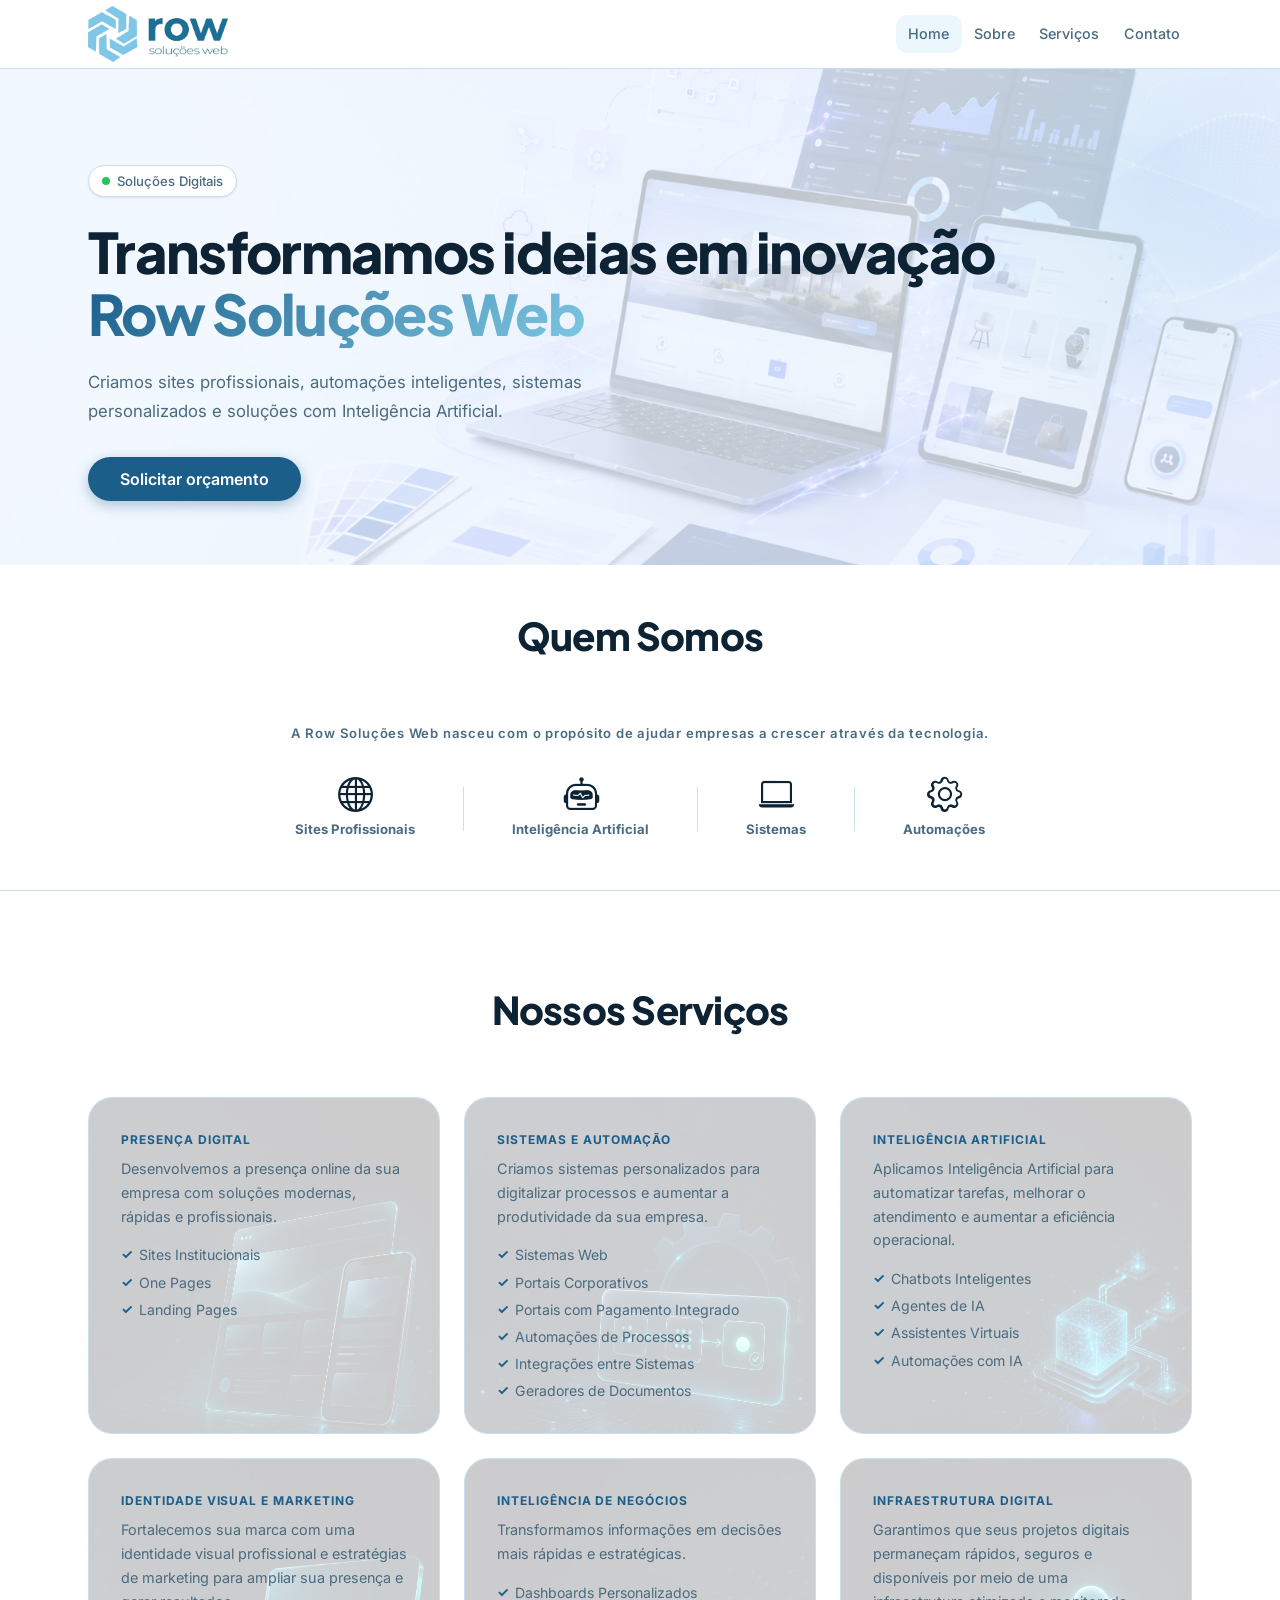
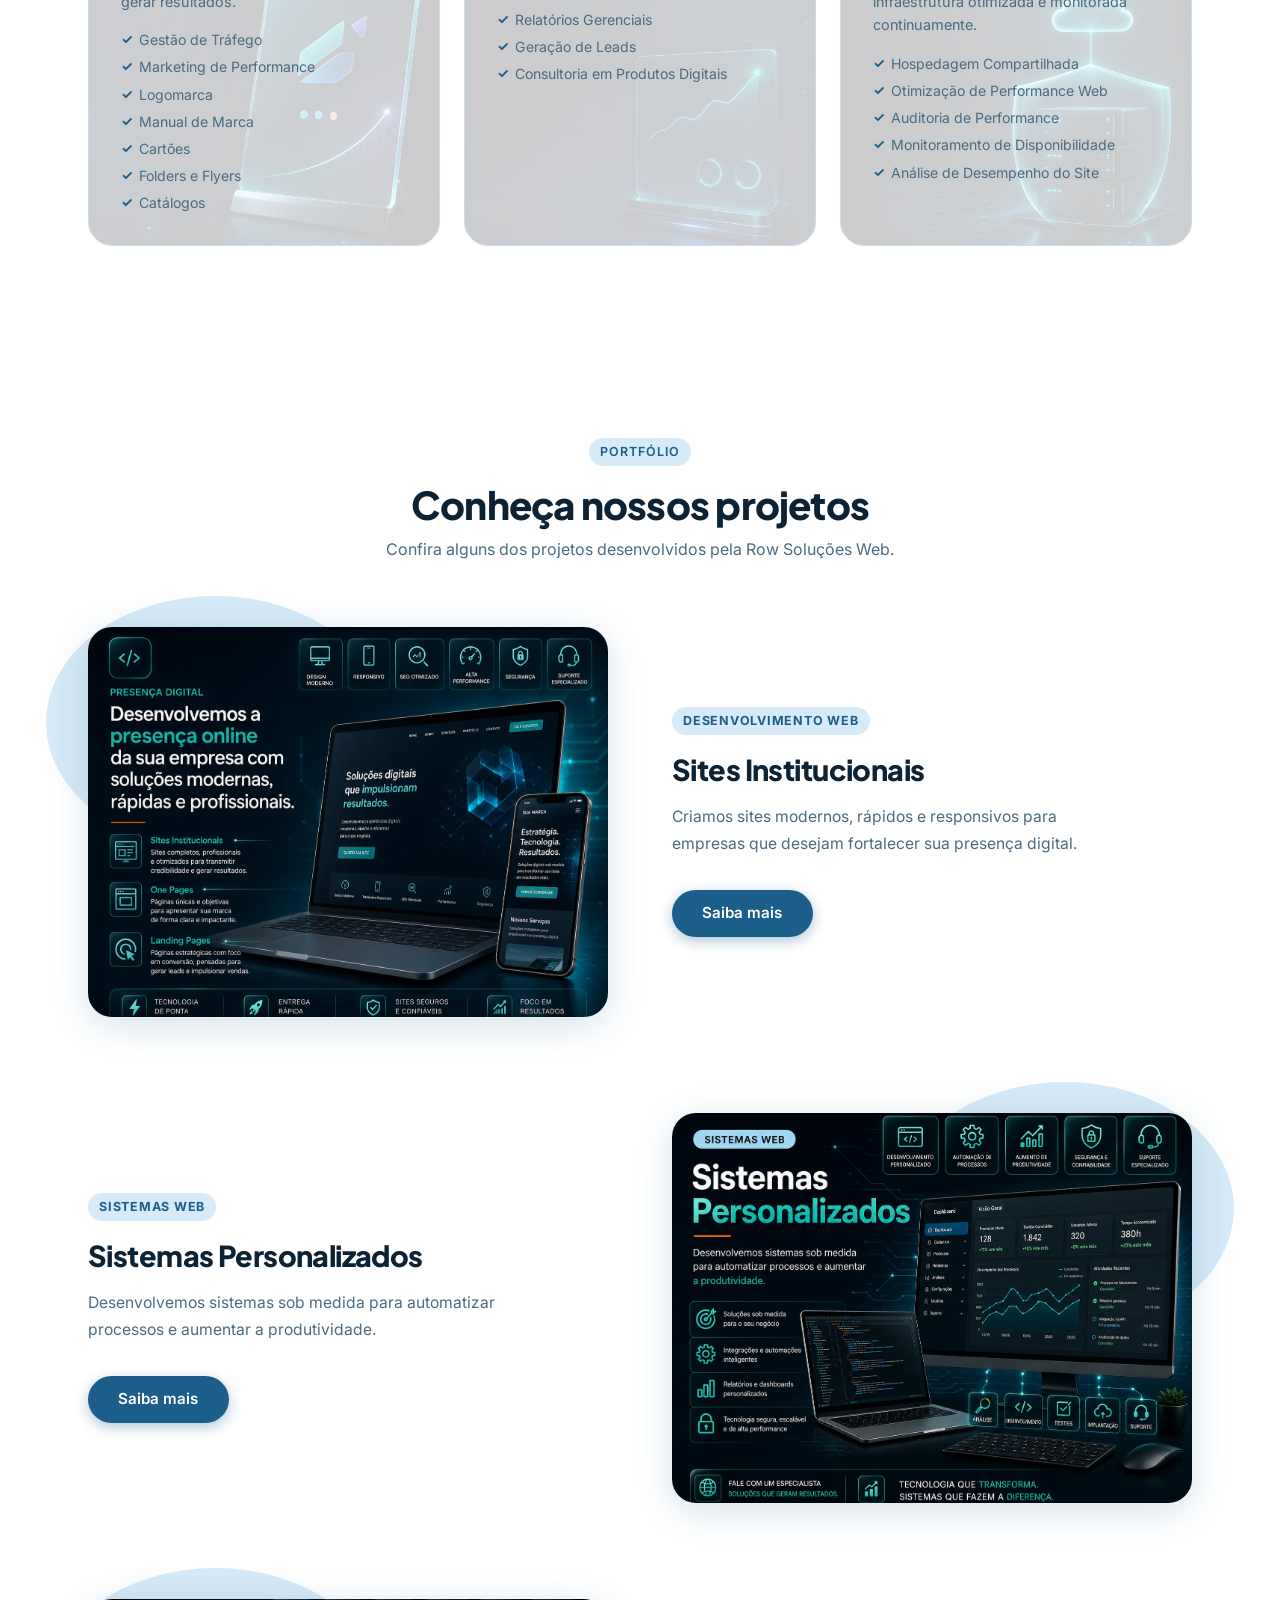
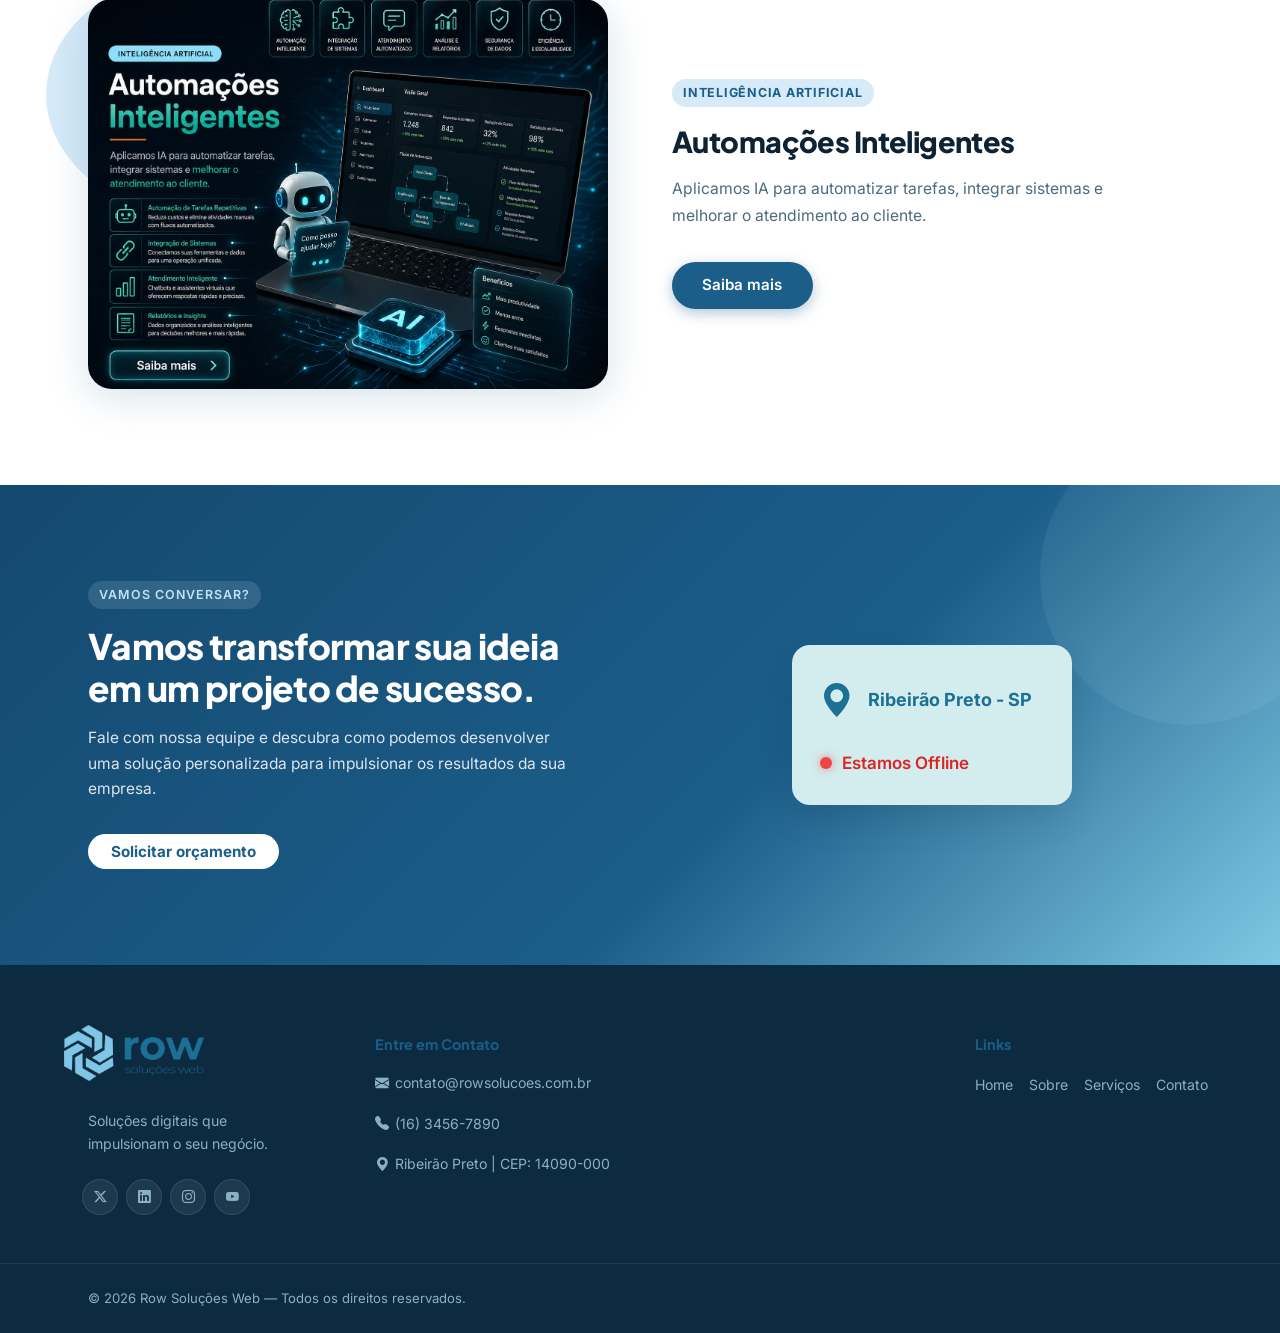
==== commit 2fbf0ead: "Update index.html" ====
--- a/index.html
+++ b/index.html
@@ -597,7 +597,7 @@
                 Criamos sites modernos, rápidos e responsivos para empresas que
                 desejam fortalecer sua presença digital.
               </p>
-              <a href="portfolio1.html" class="portfolio-btn">Saiba mais</a>
+              <a href="portfolio.html" class="portfolio-btn">Saiba mais</a>
             </div>
           </article>
 
--- a/style.css
+++ b/style.css
@@ -319,6 +319,24 @@
   overflow: hidden;
   padding: var(--space-4xl) 0 var(--space-3xl);
 }
+
+/*referente a imagem de fundo*/
+.hero::before {
+  content: "";
+  position: absolute;
+  inset: 0;
+
+  background-image: url(imagem_fundo_hero/Mobile_version.jpeg);
+  background-size: cover;
+  background-position: center;
+  background-repeat: no-repeat;
+
+  opacity: 0.20;
+
+  z-index: 0;
+  pointer-events: none;
+}
+
 .hero__bg-blob {
   position: absolute;
   top: -120px; right: -120px;
@@ -326,9 +344,14 @@
   background: radial-gradient(circle, rgba(126,200,227,.18) 0%, transparent 70%);
   border-radius: 50%;
   pointer-events: none;
+
+  z-index: 0;
 }
 
 .hero__inner {
+  position: relative; /*referente a imagem de fundo*/
+  z-index: 1; /*referente a imagem de fundo*/
+
   display: grid;
   gap: var(--space-3xl);
   align-items: center;
@@ -547,8 +570,57 @@
   border-radius: var(--radius-xl);
   padding: var(--space-xl);
   transition: box-shadow var(--transition), transform var(--transition);
+  position: relative; /*serve de referência para a imagem de fundo*/
+  overflow: hidden; /*garante que a imagem não ultrapasse as bordas arredondadas do card*/
+}
+
+/*Camada de cada imagem - responsável por criar a imagem como background*/
+.feat-card::before{
+  content: "";
+  position: absolute;
+  inset: 0;
+
+  background-size: cover;
+  background-position: center;
+  background-repeat: no-repeat;
+
+  opacity: 0.20; /*principal*/
+
+  z-index: 0;
+  pointer-events: none;
+}
+
+/*HTML coloca o ícone, texto, parágrafo e lista diretamente dentro do <article> 
+essa regra faz todos esses elementos ficarem acima da imagem.*/
+.feat-card > * {
+  position: relative;
+  z-index: 1;
 }
 .feat-card:hover { box-shadow: var(--shadow-card); transform: translateY(-2px); }
+
+.feat-card:nth-child(1)::before {
+  background-image: url("nossos_servicos/01-presenca-digital-1408x1636.png");
+}
+
+.feat-card:nth-child(2)::before {
+  background-image: url("nossos_servicos/02-sistemas-automacao-1408x1636.png");
+}
+
+.feat-card:nth-child(3)::before {
+  background-image: url("nossos_servicos/03-inteligencia-artificial-1408x1636.png");
+}
+
+.feat-card:nth-child(4)::before {
+  background-image: url("nossos_servicos/04-identidade-visual-marketing-1408x1840.png");
+}
+
+.feat-card:nth-child(5)::before {
+  background-image: url("nossos_servicos/05-inteligencia-negocios-1408x1840.png");
+}
+
+.feat-card:nth-child(6)::before {
+  background-image: url("nossos_servicos/06-infraestrutura-digital-1408x1840.png");
+}
 
 .feat-card__icon {
   width: 48px; height: 48px;
@@ -1204,8 +1276,13 @@
 
   /* Hero */
   .hero__inner {
-    grid-template-columns: 1fr 1fr;
+    /* grid-template-columns: 1fr 1fr; */
     gap: var(--space-2xl);
+  }
+  
+  /* Imagem do Background Hero — Desktop */
+  .hero::before {
+    background-image: url("imagem_fundo_hero/Desktop_version.jpeg");
   }
 
   /* Features grid */
@@ -1631,7 +1708,7 @@
 }
 .case-section__title {
   font-family: var(--font-display);
-  font-size: clamp(1.4rem, 3.5vw, 2rem);
+  font-size: clamp(1.4rem, 2.3vw, 2rem);
   font-weight: 800;
   color: var(--color-text);
   letter-spacing: -0.02em;
@@ -1643,13 +1720,51 @@
   line-height: 1.8;
 }
 
+/*Referente a lista da página Portfólio 1 - Container Solução Desenvolvida*/
 .case-list {
   display: grid;
-  grid-template-columns: 1fr;
+  grid-template-columns: 1fr 1fr; /* 2 colunas = 2x2 */
   gap: var(--space-sm);
   margin-top: var(--space-lg);
 }
-.case-list li {
+.case-item {
+  display: flex;
+  flex-direction: column;      /* texto em cima, imagem embaixo */
+  gap: 12px;
+  font-size: 0.95rem;
+  color: var(--color-text-muted);
+  background: var(--color-white);
+  border: 1px solid var(--color-border);
+  border-radius: var(--radius-md);
+  padding: var(--space-md) var(--space-lg);
+  overflow: hidden;
+}
+
+.case-item__header {
+  display: flex;
+  align-items: center;
+  gap: 10px;
+}
+
+.case-item__header i {
+  color: var(--color-primary);
+  font-size: 1rem;
+}
+
+.case-item__media {
+  width: 100%;
+  height: 160px;               /* ajuste de altura */
+  border-radius: var(--radius-sm);
+  overflow: hidden;
+}
+
+.case-item__media img {
+  width: 100%;
+  height: 100%;
+  object-fit: cover;
+}
+
+/* .case-list li {
   display: flex;
   align-items: flex-start;
   gap: 10px;
@@ -1660,7 +1775,9 @@
   border-radius: var(--radius-md);
   padding: var(--space-md) var(--space-lg);
 }
-.case-list li i { color: var(--color-primary); font-size: 1rem; margin-top: 2px; }
+.case-list li i { color: var(--color-primary); font-size: 1rem; margin-top: 2px; } */
+
+/*Referente a lista da página Portfólio 1 - Container Solução Desenvolvida*/
 
 .case-recursos {
   display: grid;
@@ -1693,13 +1810,29 @@
 }
 .case-recurso p { font-size: 0.9rem; }
 
+/*Código referente as miniaturas do container Processo - antigo .case-process__step
 .case-process {
   display: grid;
   grid-template-columns: 1fr;
   gap: var(--space-lg);
   margin-top: var(--space-lg);
   counter-reset: process;
-}
+}*/
+
+.case-process {
+  display: block;
+  width: 100%;
+  margin-top: var(--space-lg);
+}
+
+.case-process img {
+  display: block;
+  width: 100%;
+  height: auto;
+  max-width: 100%;
+  border-radius: var(--radius-lg);
+}
+
 .case-process__step {
   position: relative;
   background: var(--color-white);
@@ -2086,11 +2219,12 @@
   transform: translateY(-2px);
   box-shadow: var(--shadow-lg);
 }
-.case-gallery__item i {
+/*Regras para os ícones */
+/* .case-gallery__item i {
   font-size: 2rem;
   color: var(--color-primary);
   opacity: 0.75;
-}
+} */
 .case-gallery__caption {
   font-size: 0.82rem;
   font-weight: 600;
@@ -2204,7 +2338,7 @@
 }
 .case-gallery__item--photo img {
   width: 100%;
-  height: 100%;
+  height: calc(100% - 30px);
   object-fit: cover;
   display: block;
   transition: transform var(--transition);
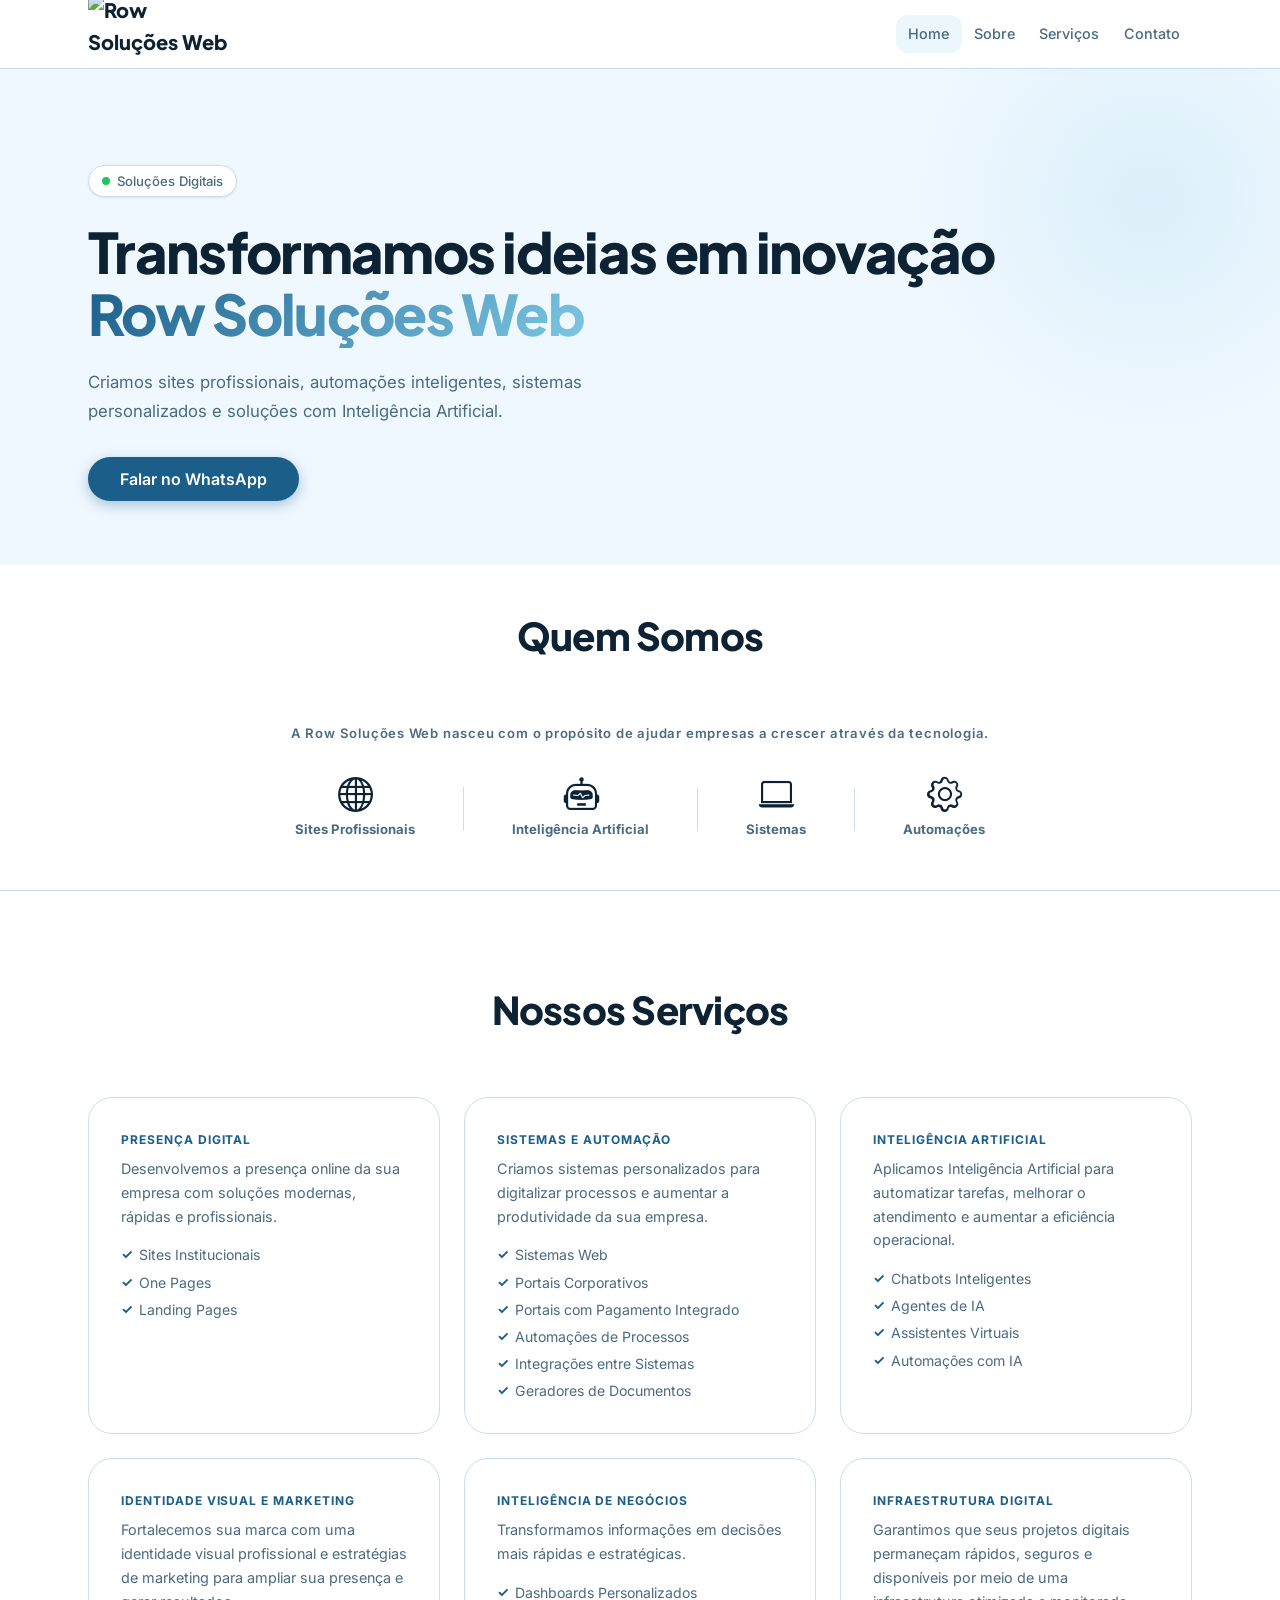
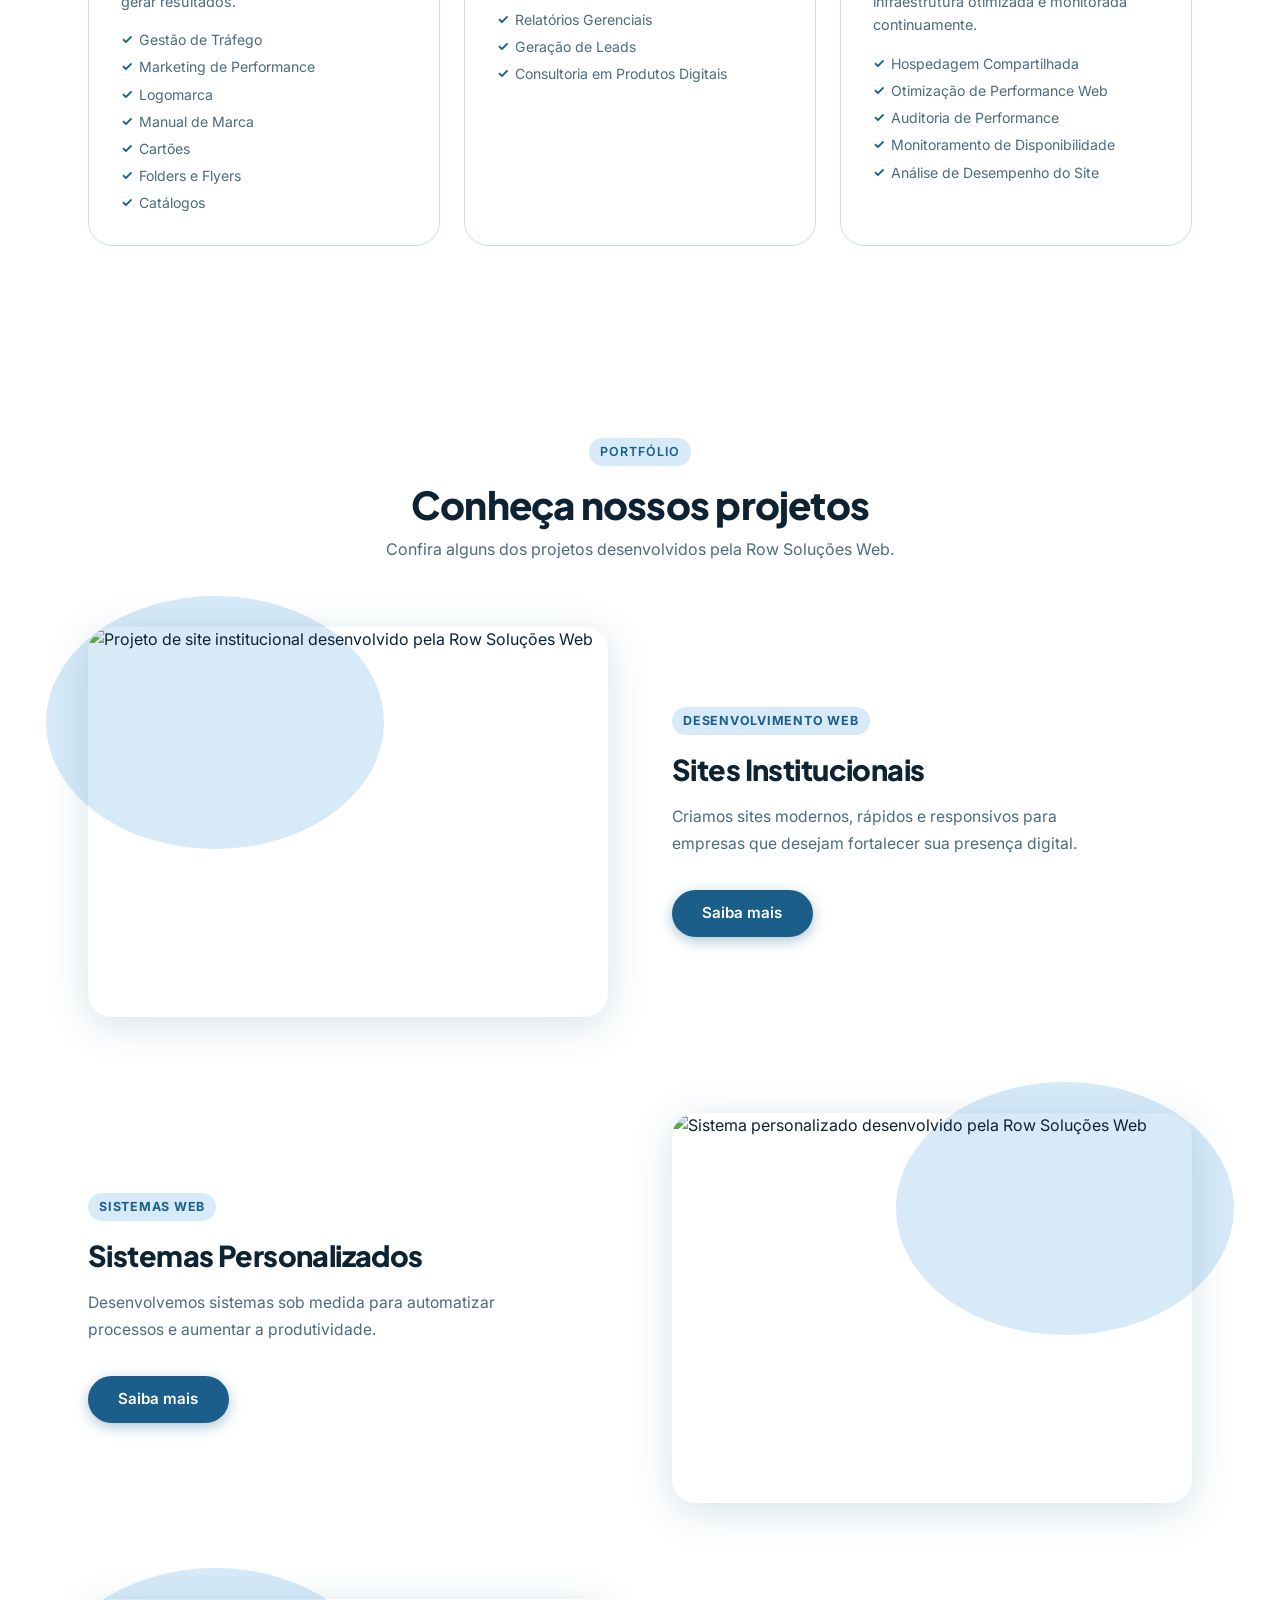
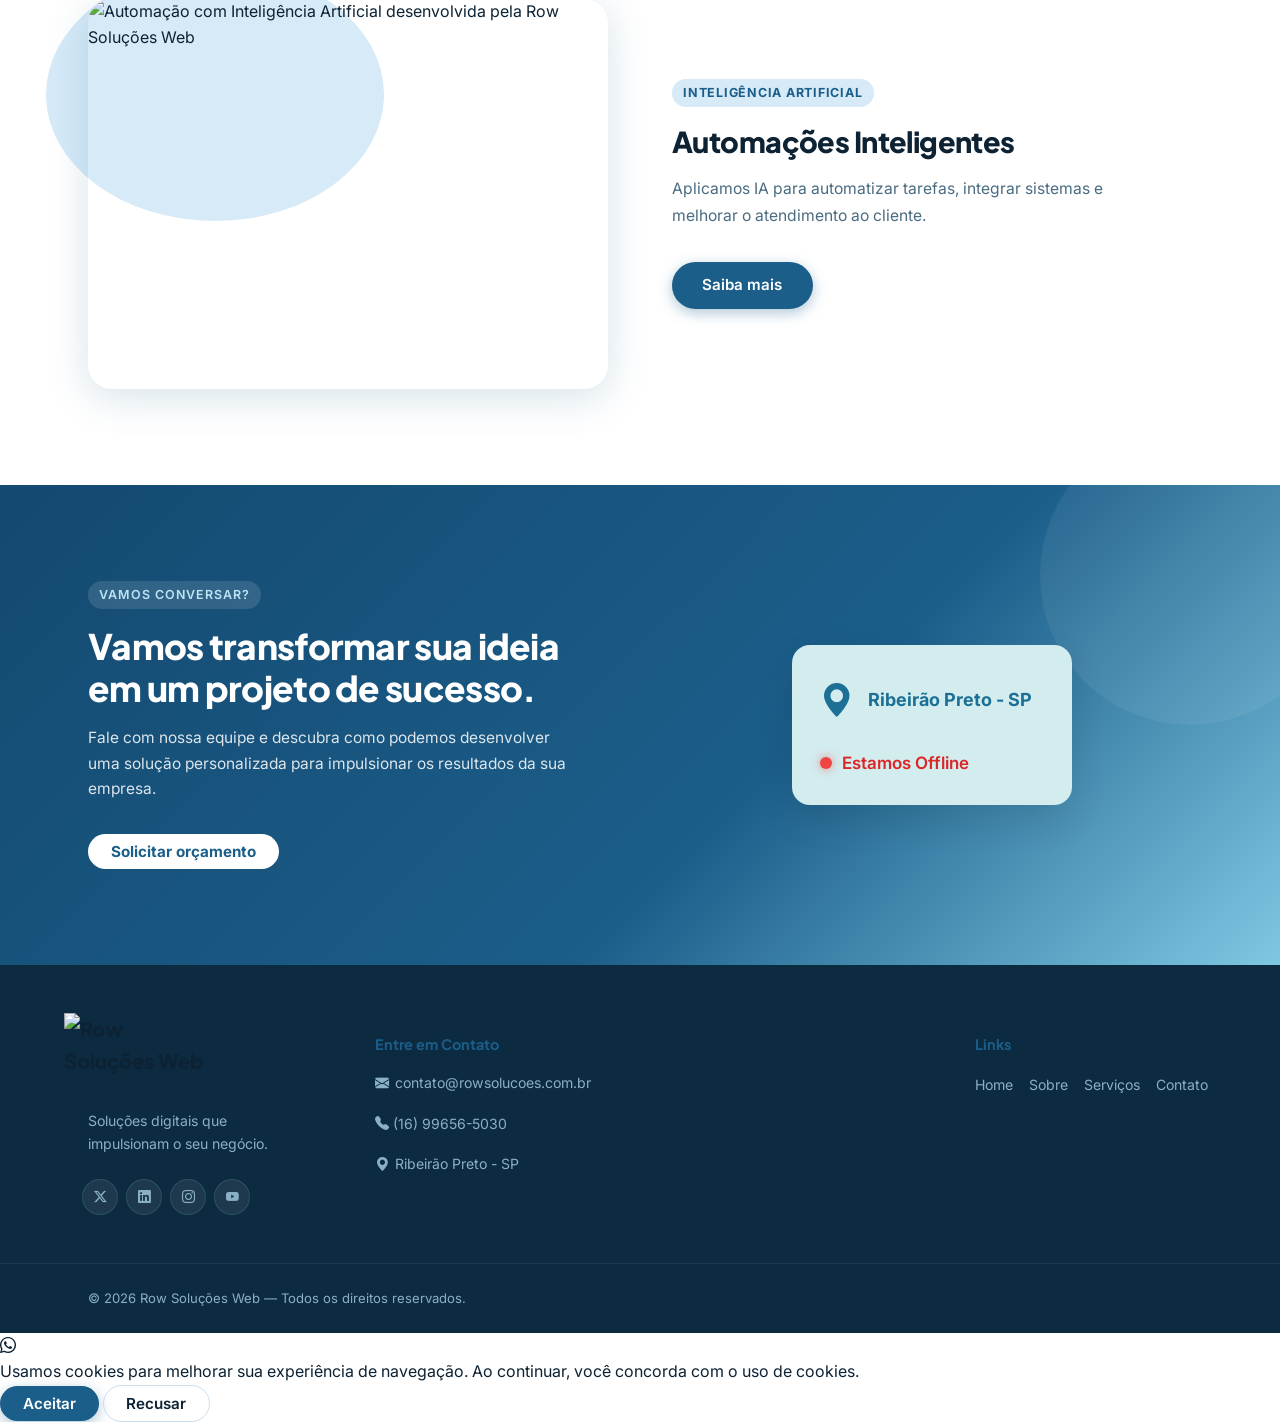
==== commit c197ec17: "Update index.html" ====
--- a/index.html
+++ b/index.html
@@ -8,6 +8,7 @@
   <link rel="stylesheet" href="style.css" />
   <link rel="preconnect" href="https://fonts.googleapis.com" />
   <link rel="preconnect" href="https://fonts.gstatic.com" crossorigin />
+  <link rel="icon" type="image/png" href="img_conteudo/favicon.png">
   <link
     href="https://fonts.googleapis.com/css2?family=Inter:wght@400;500;600;700;800&family=Plus+Jakarta+Sans:wght@400;500;600;700;800&display=swap"
     rel="stylesheet" />
@@ -20,7 +21,8 @@
   <header class="header" id="header">
     <div class="container header__inner">
       <a href="#" class="header__logo">
-        <img src="img_conteudo/logo1.png" alt="Row Soluções Web" style="width: 140px; height: 80px; object-fit: contain " />
+        <img src="img_conteudo/logo1.png" alt="Row Soluções Web"
+          style="width: 140px; height: 80px; object-fit: contain " />
         <!-- <div class="logo-brand">
           <span class="logo-row">row</span>
           <span class="logo-subtitle">soluções web</span>
@@ -47,7 +49,7 @@
             <a href="portfolio.html" class="nav__link">Portfólio</a>
           </li> -->
           <li class="nav__item">
-            <a href="https://wa.me/0000000000000" target="_blank" class="nav__link">Contato </a>
+            <a href="https://wa.me/5516996565030" target="_blank" class="nav__link">Contato </a>
           </li>
         </ul>
       </nav>
@@ -85,8 +87,8 @@
             e soluções com Inteligência Artificial.
           </p>
           <div class="hero__cta">
-            <a href="https://wa.me/0000000000000" target="_blank" class="btn btn--primary btn--lg">Solicitar
-              orçamento</a>
+            <a href="https://wa.me/5516996565030" target="_blank" class="btn btn--primary btn--lg btn--whatsapp">Falar
+              no WhatsApp</a>
 
             <!-- <button class="hero__play" id="playBtn" aria-label="Assistir vídeo">
               <span class="hero__play-icon">▶</span>
@@ -606,8 +608,8 @@
             <div class="portfolio-image">
               <span class="portfolio-image__circle" aria-hidden="true"></span>
               <div class="portfolio-image__frame">
-                <img src="img_conteudo/img2.jpeg"
-                  alt="Sistema personalizado desenvolvido pela Row Soluções Web" loading="lazy" />
+                <img src="img_conteudo/img2.jpeg" alt="Sistema personalizado desenvolvido pela Row Soluções Web"
+                  loading="lazy" />
               </div>
             </div>
             <div class="portfolio-content">
@@ -653,7 +655,7 @@
           <h2 class="cta-banner__title">Vamos transformar sua ideia em um projeto de sucesso.</h2>
           <p class="cta-banner__desc">Fale com nossa equipe e descubra como podemos desenvolver uma solução
             personalizada para impulsionar os resultados da sua empresa.</p>
-          <a href="https://wa.me/0000000000000" target="_blank" class="btn btn--white">Solicitar orçamento</a>
+          <a href="https://wa.me/5516996565030" target="_blank" class="btn btn--white">Solicitar orçamento</a>
         </div>
         <!-- Moldura que fica atrás da localização
         <div class="cta-banner__visual" aria-hidden="true">
@@ -684,8 +686,9 @@
 
       <!-- Coluna 1 -->
       <div class="footer__brand">
-        <a href="home" class="header__logo footer__logo">
-          <img src="img_conteudo/logo1.png" alt="Row Soluções Web" style="width: 140px; height: 80px; object-fit: contain " />
+        <a href="#" class="header__logo footer__logo">
+          <img src="img_conteudo/logo1.png" alt="Row Soluções Web"
+            style="width: 140px; height: 80px; object-fit: contain " />
           <!-- <div class="logo-brand">
             <span class="logo-row">row</span>
             <span class="logo-subtitle">soluções web</span>
@@ -727,12 +730,14 @@
             contato@rowsolucoes.com.br
           </li>
           <li>
-            <i class="bi bi-telephone-fill"></i>
-            (16) 3456-7890
+            <a href="https://wa.me/5516996565030" target="_blank">
+              <i class="bi bi-telephone-fill"></i>
+              (16) 99656-5030
+            </a>
           </li>
           <li>
             <i class="bi bi-geo-alt-fill"></i>
-            Ribeirão Preto | CEP: 14090-000
+            Ribeirão Preto - SP <!-- | CEP: 14090-000 -->
           </li>
         </ul>
       </div>
@@ -745,7 +750,7 @@
           <li><a href="#home">Home</a></li>
           <li><a href="#sobre">Sobre</a></li>
           <li><a href="#servicos">Serviços</a></li>
-          <li><a href="https://wa.me/0000000000000" target="_blank">Contato</a></li>
+          <li><a href="https://wa.me/5516996565030" target="_blank">Contato</a></li>
         </ul>
       </div>
 
@@ -784,7 +789,7 @@
         <li>✅ Orçamento gratuito</li>
         <li>✅ Sem compromisso</li>
       </ul>
-      <a href="https://wa.me/0000000000000" target="_blank" class="btn btn--primary btn--lg">
+      <a href="https://wa.me/5516996565030" target="_blank" class="btn btn--primary btn--lg">
         📲 Solicitar orçamento
       </a>
       <a href="#" id="closeExitPopup" class="exit-popup__close">
@@ -794,6 +799,40 @@
   </div>
 
   <script src="script.js"></script>
+  <a href="https://wa.me/5516996565030" target="_blank" class="whatsapp-float" aria-label="Falar no WhatsApp">
+    <i class="bi bi-whatsapp"></i>
+  </a>
+ <!--------modal e características de cookies do site--------->
+  <div class="cookie-banner" id="cookieBanner">
+    <p>
+      Usamos cookies para melhorar sua experiência de navegação. Ao continuar, você concorda com o uso de cookies.
+    </p>
+    <div class="cookie-banner__actions">
+      <button id="cookieAccept" class="btn btn--primary">Aceitar</button>
+      <button id="cookieDecline" class="btn btn--outline">Recusar</button>
+    </div>
+  </div>
+ 
+<script>
+  const cookieBanner = document.getElementById('cookieBanner');
+  const cookieAccept = document.getElementById('cookieAccept');
+  const cookieDecline = document.getElementById('cookieDecline');
+
+  // Só mostra o banner se o usuário ainda não escolheu antes
+  if (!localStorage.getItem('cookieConsent')) {
+    cookieBanner.classList.add('is-visible');
+  }
+
+  cookieAccept.addEventListener('click', () => {
+    localStorage.setItem('cookieConsent', 'accepted');
+    cookieBanner.classList.remove('is-visible');
+  });
+
+  cookieDecline.addEventListener('click', () => {
+    localStorage.setItem('cookieConsent', 'declined');
+    cookieBanner.classList.remove('is-visible');
+  });
+</script>
+ <!--------modal e características de cookies do site--------->
 </body>
-
 </html>
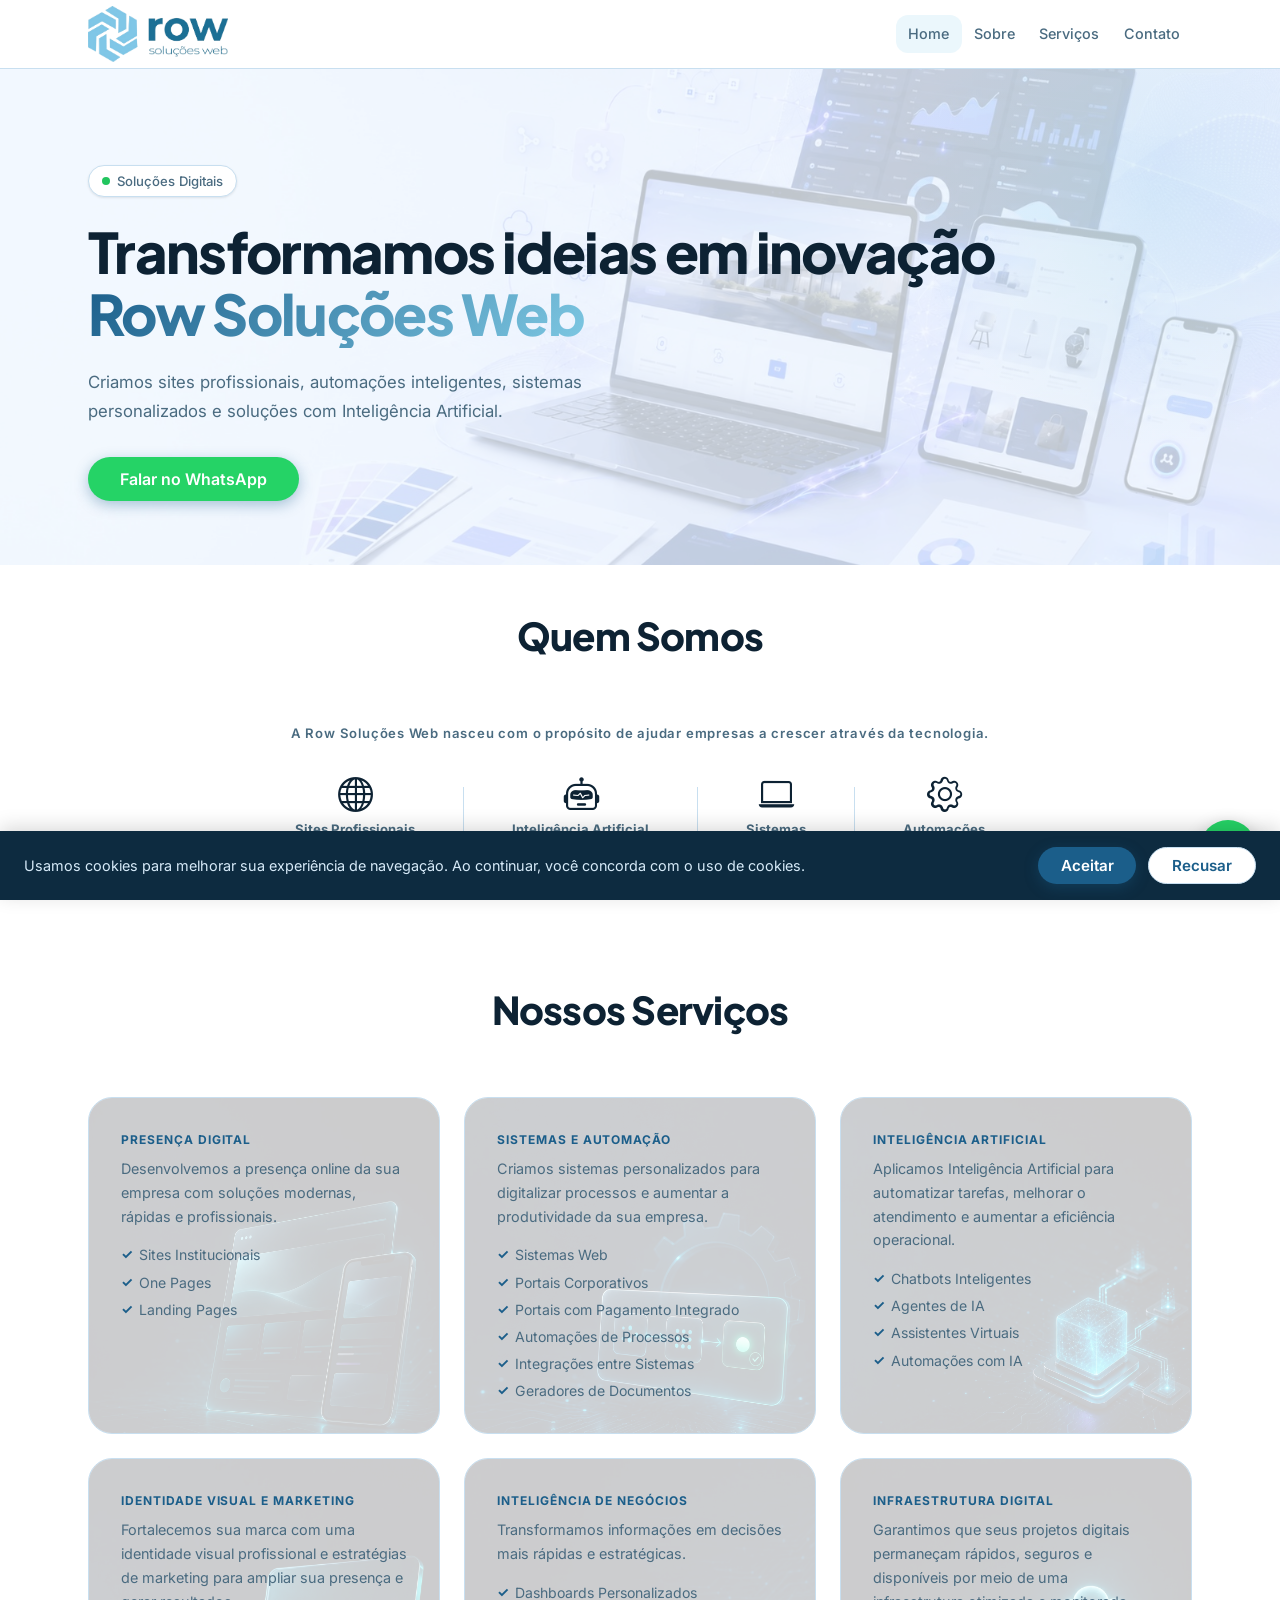
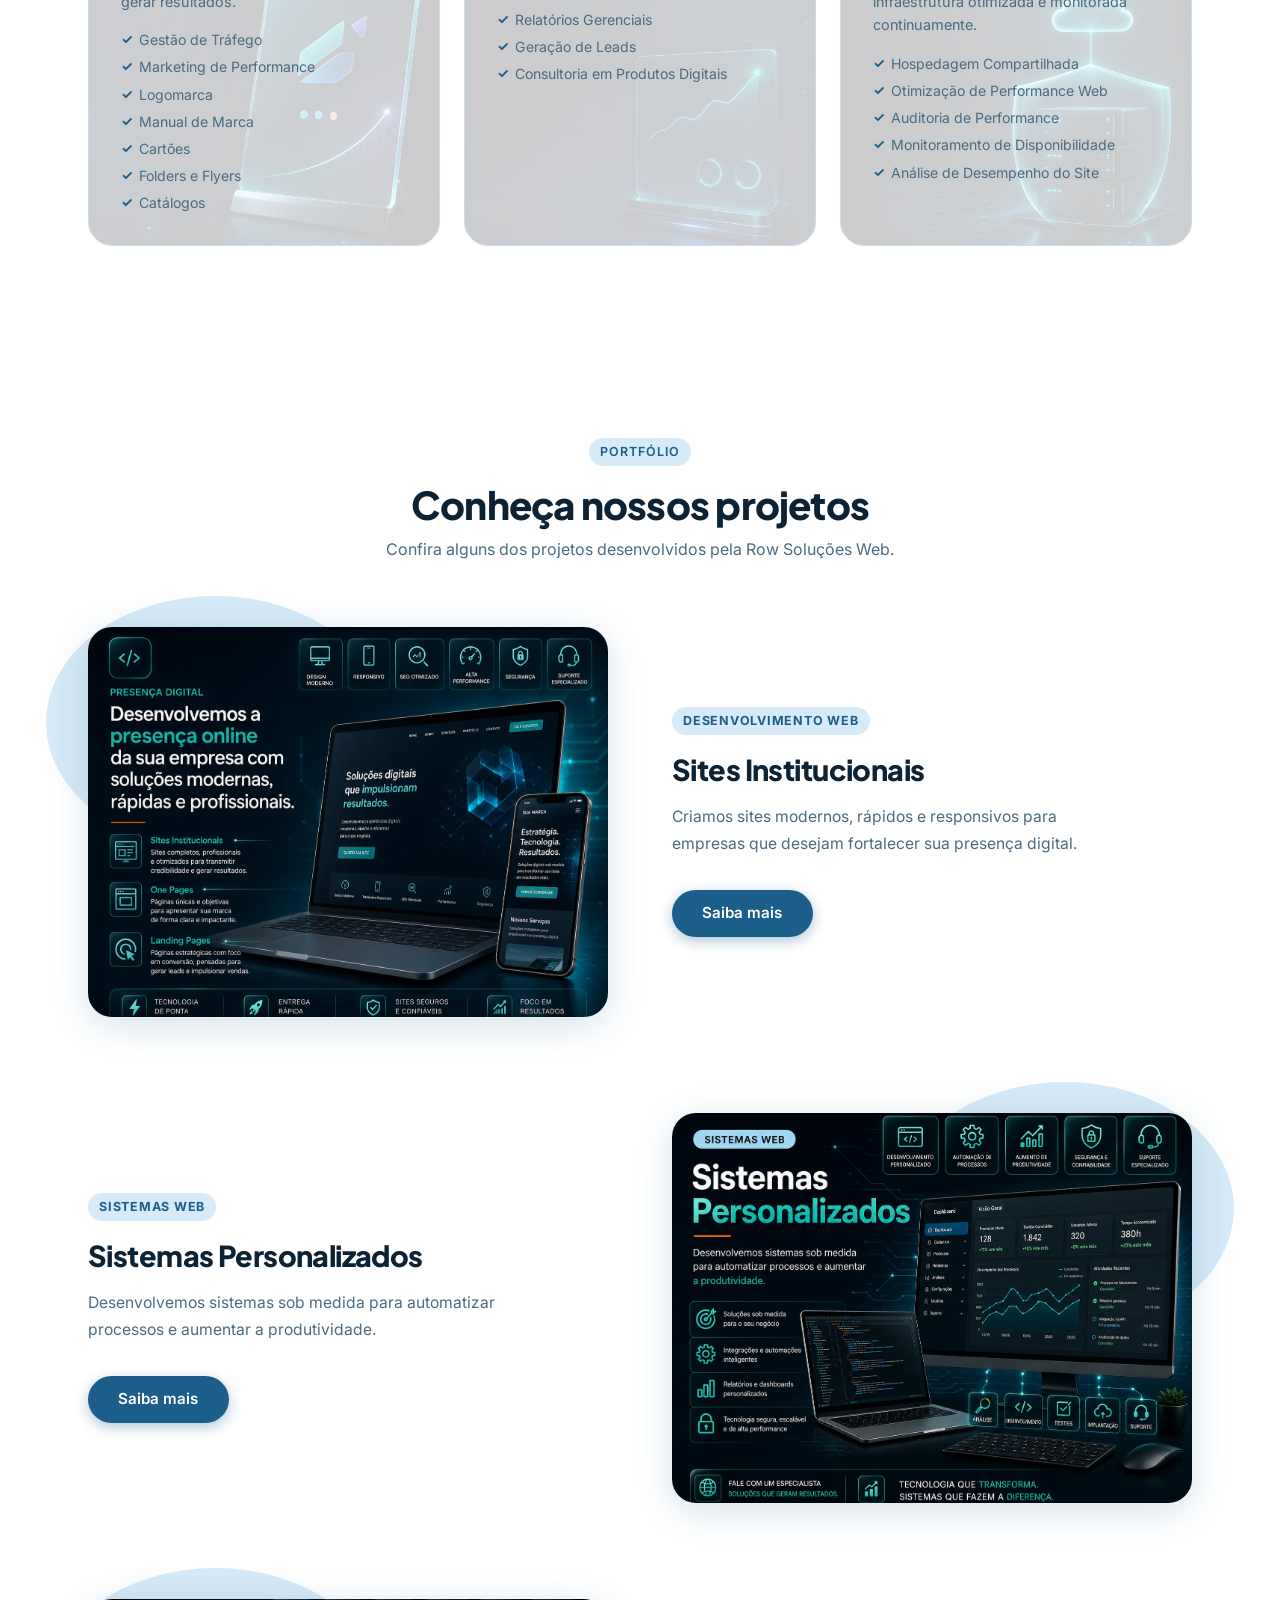
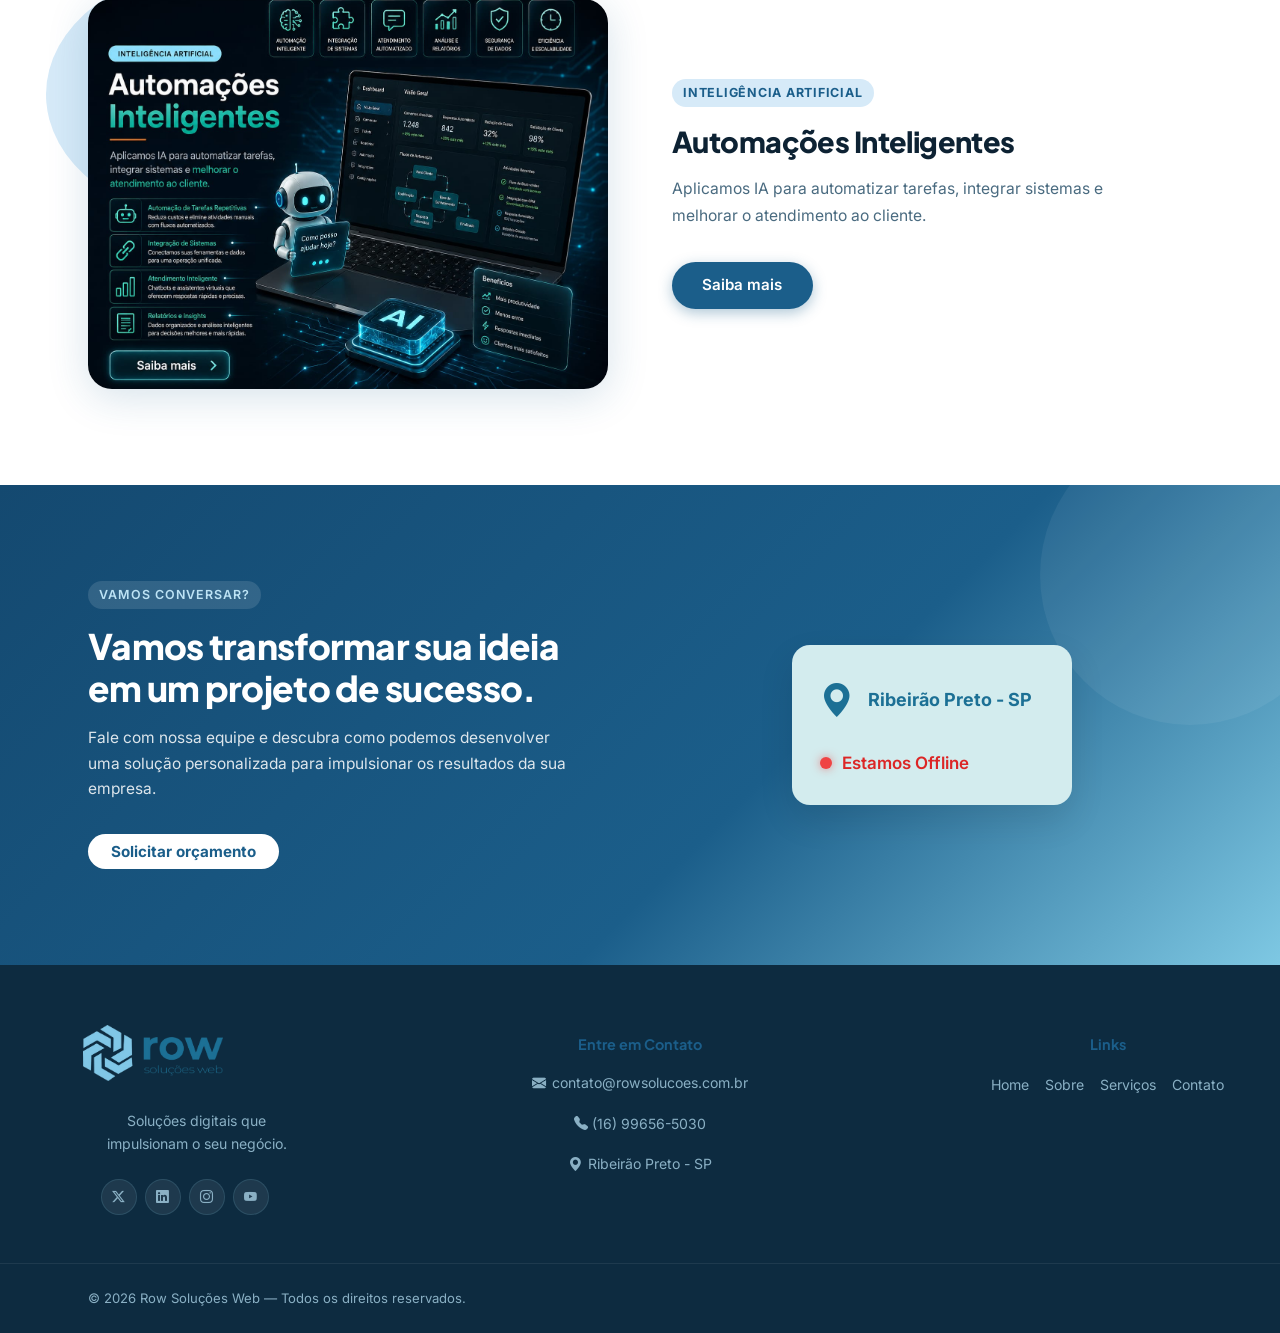
==== commit b6a77dd7: "Update index.html" ====
--- a/index.html
+++ b/index.html
@@ -57,12 +57,12 @@
       <!-- <div class="header__actions">
         <a href="#" class="btn btn--outline">Entrar</a>
         <a href="#" class="btn btn--primary">Começar Grátis</a>
-      </div>
+      </div>  -->
 
       <button class="hamburger" id="hamburger" aria-label="Abrir menu">
         <span></span><span></span><span></span>
       </button>
-    </div> -->
+    </div>
   </header>
 
   <main>
--- a/style.css
+++ b/style.css
@@ -4,8 +4,19 @@
    ============================================= */
 
 /* ── 1. RESET & BASE ─────────────────────────── */
-*, *::before, *::after { box-sizing: border-box; margin: 0; padding: 0; }
-html { scroll-behavior: smooth; font-size: 16px; }
+*,
+*::before,
+*::after {
+  box-sizing: border-box;
+  margin: 0;
+  padding: 0;
+}
+
+html {
+  scroll-behavior: smooth;
+  font-size: 16px;
+}
+
 body {
   font-family: 'Inter', sans-serif;
   color: var(--color-text);
@@ -13,71 +24,123 @@
   line-height: 1.6;
   -webkit-font-smoothing: antialiased;
 }
-img, svg { display: block; max-width: 100%; }
-a { text-decoration: none; color: inherit; }
-ul { list-style: none; }
-button { cursor: pointer; border: none; background: none; font: inherit; }
-details summary { list-style: none; }
-details summary::-webkit-details-marker { display: none; }
-.sr-only { position: absolute; width: 1px; height: 1px; padding: 0; margin: -1px; overflow: hidden; clip: rect(0,0,0,0); white-space: nowrap; border: 0; }
+
+img,
+svg {
+  display: block;
+  max-width: 100%;
+}
+
+a {
+  text-decoration: none;
+  color: inherit;
+}
+
+ul {
+  list-style: none;
+}
+
+button {
+  cursor: pointer;
+  border: none;
+  background: none;
+  font: inherit;
+}
+
+details summary {
+  list-style: none;
+}
+
+details summary::-webkit-details-marker {
+  display: none;
+}
+
+.sr-only {
+  position: absolute;
+  width: 1px;
+  height: 1px;
+  padding: 0;
+  margin: -1px;
+  overflow: hidden;
+  clip: rect(0, 0, 0, 0);
+  white-space: nowrap;
+  border: 0;
+}
 
 /* ── 2. DESIGN TOKENS ────────────────────────── */
 :root {
   /* Palette — Row Soluções Web */
-  --color-primary:       #1B5E8A;   /* azul escuro (texto "row") */
-  --color-primary-dark:  #144970;   /* azul escuro mais profundo */
-  --color-primary-light: #D6EAF8;   /* azul claro suave para fundos */
-  --color-accent:        #7EC8E3;   /* azul claro (ícone hexagonal) */
-  --color-accent-soft:   #EBF7FC;   /* azul clarissimo para hovers */
-
-  --color-bg:            #ffffff;
-  --color-bg-soft:       #F0F8FF;   /* alice blue — fundo suave azulado */
-  --color-bg-dark:       #0D2B40;   /* azul muito escuro para footer/dark sections */
-
-  --color-text:          #0D2233;   /* quase preto azulado */
-  --color-text-muted:    #4A6B80;   /* azul acinzentado */
-  --color-text-light:    #8AB0C4;   /* azul claro desbotado */
-
-  --color-border:        #C8DFF0;   /* borda azul suave */
-  --color-white:         #ffffff;
+  --color-primary: #1B5E8A;
+  /* azul escuro (texto "row") */
+  --color-primary-dark: #144970;
+  /* azul escuro mais profundo */
+  --color-primary-light: #D6EAF8;
+  /* azul claro suave para fundos */
+  --color-accent: #7EC8E3;
+  /* azul claro (ícone hexagonal) */
+  --color-accent-soft: #EBF7FC;
+  /* azul clarissimo para hovers */
+
+  --color-bg: #ffffff;
+  --color-bg-soft: #F0F8FF;
+  /* alice blue — fundo suave azulado */
+  --color-bg-dark: #0D2B40;
+  /* azul muito escuro para footer/dark sections */
+
+  --color-text: #0D2233;
+  /* quase preto azulado */
+  --color-text-muted: #4A6B80;
+  /* azul acinzentado */
+  --color-text-light: #8AB0C4;
+  /* azul claro desbotado */
+
+  --color-border: #C8DFF0;
+  /* borda azul suave */
+  --color-white: #ffffff;
 
   /* Feature icon colors — mantidos coloridos para variedade visual */
-  --c-purple:  #1B5E8A; --c-purple-bg: #D6EAF8;
-  --c-blue:    #7EC8E3; --c-blue-bg:   #EBF7FC;
-  --c-teal:    #0E9AA7; --c-teal-bg:   #E0F7FA;
-  --c-orange:  #1E7DB8; --c-orange-bg: #D4EDFA;
-  --c-pink:    #5B9AC4; --c-pink-bg:   #DCF0FA;
-  --c-green:   #0E7EA0; --c-green-bg:  #D0EEF7;
+  --c-purple: #1B5E8A;
+  --c-purple-bg: #D6EAF8;
+  --c-blue: #7EC8E3;
+  --c-blue-bg: #EBF7FC;
+  --c-teal: #0E9AA7;
+  --c-teal-bg: #E0F7FA;
+  --c-orange: #1E7DB8;
+  --c-orange-bg: #D4EDFA;
+  --c-pink: #5B9AC4;
+  --c-pink-bg: #DCF0FA;
+  --c-green: #0E7EA0;
+  --c-green-bg: #D0EEF7;
 
   /* Typography */
   --font-display: 'Plus Jakarta Sans', 'Inter', sans-serif;
-  --font-body:    'Inter', sans-serif;
+  --font-body: 'Inter', sans-serif;
 
   /* Spacing scale */
-  --space-xs:   0.25rem;
-  --space-sm:   0.5rem;
-  --space-md:   1rem;
-  --space-lg:   1.5rem;
-  --space-xl:   2rem;
-  --space-2xl:  3rem;
-  --space-3xl:  4rem;
-  --space-4xl:  6rem;
+  --space-xs: 0.25rem;
+  --space-sm: 0.5rem;
+  --space-md: 1rem;
+  --space-lg: 1.5rem;
+  --space-xl: 2rem;
+  --space-2xl: 3rem;
+  --space-3xl: 4rem;
+  --space-4xl: 6rem;
 
   /* Radius */
-  --radius-sm:  0.375rem;
-  --radius-md:  0.75rem;
-  --radius-lg:  1rem;
-  --radius-xl:  1.5rem;
+  --radius-sm: 0.375rem;
+  --radius-md: 0.75rem;
+  --radius-lg: 1rem;
+  --radius-xl: 1.5rem;
   --radius-full: 9999px;
 
   /* Shadow — adaptadas para azul */
-  --shadow-sm:  0 1px 3px rgba(0,0,0,.06), 0 1px 2px rgba(0,0,0,.04);
-  --shadow-md:  0 4px 16px rgba(27,94,138,.12);
-  --shadow-lg:  0 8px 40px rgba(27,94,138,.18);
-  --shadow-card: 0 2px 16px rgba(13,43,64,.08);
+  --shadow-sm: 0 1px 3px rgba(0, 0, 0, .06), 0 1px 2px rgba(0, 0, 0, .04);
+  --shadow-md: 0 4px 16px rgba(27, 94, 138, .12);
+  --shadow-lg: 0 8px 40px rgba(27, 94, 138, .18);
+  --shadow-card: 0 2px 16px rgba(13, 43, 64, .08);
 
   /* Transitions */
-  --transition: 0.22s cubic-bezier(.4,0,.2,1);
+  --transition: 0.22s cubic-bezier(.4, 0, .2, 1);
 
   /* Layout */
   --container-max: 1200px;
@@ -104,9 +167,10 @@
   border-radius: var(--radius-full);
   margin-bottom: var(--space-md);
 }
+
 .section-eyebrow--light {
   color: #BDE3F5;
-  background: rgba(255,255,255,.12);
+  background: rgba(255, 255, 255, .12);
 }
 
 .section-header {
@@ -138,48 +202,71 @@
   transition: all var(--transition);
   white-space: nowrap;
 }
+
 .btn--primary {
   background: var(--color-primary);
   color: var(--color-white);
-  box-shadow: 0 4px 14px rgba(27,94,138,.35);
-}
+  box-shadow: 0 4px 14px rgba(27, 94, 138, .35);
+}
+
 .btn--primary:hover {
   background: var(--color-primary-dark);
-  box-shadow: 0 6px 20px rgba(20,73,112,.45);
+  box-shadow: 0 6px 20px rgba(20, 73, 112, .45);
   transform: translateY(-1px);
 }
+
 .btn--outline {
   border: 1.5px solid var(--color-border);
   color: var(--color-text);
   background: transparent;
 }
-.btn--outline:hover { border-color: var(--color-primary); color: var(--color-primary); }
+
+.btn--outline:hover {
+  border-color: var(--color-primary);
+  color: var(--color-primary);
+}
+
 .btn--outline-dark {
   border: 1.5px solid var(--color-text);
   color: var(--color-text);
   background: transparent;
 }
-.btn--outline-dark:hover { background: var(--color-text); color: var(--color-white); }
+
+.btn--outline-dark:hover {
+  background: var(--color-text);
+  color: var(--color-white);
+}
+
 .btn--white {
   background: var(--color-white);
   color: var(--color-primary);
   font-weight: 700;
 }
-.btn--white:hover { background: var(--color-primary-light); }
-.btn--lg { padding: 0.85em 2em; font-size: 1rem; }
+
+.btn--white:hover {
+  background: var(--color-primary-light);
+}
+
+.btn--lg {
+  padding: 0.85em 2em;
+  font-size: 1rem;
+}
 
 /* ── 5. HEADER ───────────────────────────────── */
 .header {
   position: sticky;
   top: 0;
   z-index: 100;
-  background: rgba(255,255,255,0.92);
+  background: rgba(255, 255, 255, 0.92);
   backdrop-filter: blur(12px);
   -webkit-backdrop-filter: blur(12px);
   border-bottom: 1px solid var(--color-border);
   transition: box-shadow var(--transition);
 }
-.header.scrolled { box-shadow: var(--shadow-md); }
+
+.header.scrolled {
+  box-shadow: var(--shadow-md);
+}
 
 .header__inner {
   display: flex;
@@ -198,42 +285,62 @@
   color: var(--color-text);
   flex-shrink: 0;
 }
+
 .logo-icon {
   font-size: 1.5rem;
   color: var(--color-primary);
   line-height: 1;
 }
+
 /*.logo-text { letter-spacing: -0.03em; }*/
-.logo-text{ color:#1C7095; }
-
-.logo-brand{
-    display:flex;
-    flex-direction:column;
-    line-height:1;
-}
-
-.logo-row{
-    font-family:'Poppins',sans-serif;
-    font-size:2.2rem;
-    font-weight:800;
-    color:#1C7095;
-    letter-spacing: -1px;
-}
-
-.logo-subtitle{
-    font-family:'Poppins',sans-serif;
-    font-size:0.85rem;
-    font-weight:400;
-    color:#1C7095;
-    letter-spacing:0.5px;
-    margin-top:-2px;
+.logo-text {
+  color: #1C7095;
+}
+
+.logo-brand {
+  display: flex;
+  flex-direction: column;
+  line-height: 1;
+}
+
+.logo-row {
+  font-family: 'Poppins', sans-serif;
+  font-size: 2.2rem;
+  font-weight: 800;
+  color: #1C7095;
+  letter-spacing: -1px;
+}
+
+.logo-subtitle {
+  font-family: 'Poppins', sans-serif;
+  font-size: 0.85rem;
+  font-weight: 400;
+  color: #1C7095;
+  letter-spacing: 0.5px;
+  margin-top: -2px;
 }
 
 /* Nav */
-.nav { margin-left: auto; }
-.nav__list { display: none; flex-direction: row; gap: 0; align-items: center; }
-.nav__link--active { color: var(--color-primary); background: var(--color-accent-soft); }
-.nav__item { position: relative; }
+.nav {
+  margin-left: auto;
+}
+
+.nav__list {
+  display: none;
+  flex-direction: row;
+  gap: 0;
+  align-items: center;
+}
+
+.nav__link--active {
+  color: var(--color-primary);
+  background: var(--color-accent-soft);
+}
+
+.nav__item {
+  position: relative;
+}
+
 .nav__link {
   display: flex;
   align-items: center;
@@ -245,8 +352,112 @@
   border-radius: var(--radius-md);
   transition: color var(--transition), background var(--transition);
 }
-.nav__link:hover, .nav__link:focus-visible { color: var(--color-primary); background: var(--color-accent-soft); }
-.nav__arrow { font-size: 0.65em; opacity: 0.6; }
+
+/*----------------------------------
+-----------------------------Botão do WhatsApp ------------------------------------*/
+.whatsapp-float {
+  position: fixed;
+  bottom: 24px;
+  right: 24px;
+  z-index: 999;
+
+  width: 56px;
+  height: 56px;
+  border-radius: 50%;
+
+  background: #25D366; /* verde característico do WhatsApp */
+  color: #fff;
+  font-size: 1.8rem;
+
+  display: flex;
+  align-items: center;
+  justify-content: center;
+
+  box-shadow: 0 6px 18px rgba(0, 0, 0, 0.25);
+  transition: transform 0.2s ease;
+}
+
+.whatsapp-float:hover {
+  transform: scale(1.08);
+  color: #fff; /* garante que não herde a cor de link padrão */
+}
+
+.btn--whatsapp {
+  background-color: #25D366;
+  border-color: #25D366; /* caso o .btn--primary tenha borda */
+}
+
+.btn--whatsapp:hover {
+  background-color: #1EBE5A; /* um verde um pouco mais escuro no hover */
+  border-color: #1EBE5A;
+}
+
+/*----------------------------------
+-----------------------------Botão do WhatsApp ------------------------------------*/
+
+/*--------modal e características de cookies do site---------*/
+.cookie-banner {
+  position: fixed;
+  bottom: 0;
+  left: 0;
+  right: 0;
+  z-index: 1000;
+
+  display: none; /* controlado pelo JS */
+  flex-wrap: wrap;
+  align-items: center;
+  justify-content: space-between;
+  gap: 1rem;
+
+  padding: 1rem 1.5rem;
+  background: #0D2B40;
+  color: #fff;
+
+  box-shadow: 0 -4px 18px rgba(0, 0, 0, 0.15);
+}
+
+.cookie-banner.is-visible {
+  display: flex;
+}
+
+.cookie-banner p {
+  margin: 0;
+  flex: 1 1 300px;
+  font-size: 0.9rem;
+  line-height: 1.5;
+  color: #D6EAF8;
+}
+
+.cookie-banner__actions {
+  display: flex;
+  gap: 0.75rem;
+  flex-shrink: 0;
+}
+
+@media (max-width: 600px) {
+  .cookie-banner {
+    flex-direction: column;
+    align-items: stretch;
+    text-align: center;
+  }
+
+  .cookie-banner__actions {
+    justify-content: center;
+  }
+}
+/*--------modal e características de cookies do site---------*/
+
+
+.nav__link:hover,
+.nav__link:focus-visible {
+  color: var(--color-primary);
+  background: var(--color-accent-soft);
+}
+
+.nav__arrow {
+  font-size: 0.65em;
+  opacity: 0.6;
+}
 
 .nav__dropdown {
   display: none;
@@ -261,8 +472,12 @@
   padding: var(--space-sm);
   z-index: 200;
 }
+
 .nav__item--has-dropdown:hover .nav__dropdown,
-.nav__item--has-dropdown:focus-within .nav__dropdown { display: block; }
+.nav__item--has-dropdown:focus-within .nav__dropdown {
+  display: block;
+}
+
 .nav__dropdown li a {
   display: block;
   padding: 0.5em 0.75em;
@@ -271,9 +486,19 @@
   border-radius: var(--radius-sm);
   transition: background var(--transition), color var(--transition);
 }
-.nav__dropdown li a:hover { background: var(--color-accent-soft); color: var(--color-primary); }
-
-.header__actions { display: none; align-items: center; gap: var(--space-sm); margin-left: var(--space-md); flex-shrink: 0; }
+
+.nav__dropdown li a:hover {
+  background: var(--color-accent-soft);
+  color: var(--color-primary);
+}
+
+.header__actions {
+  display: none;
+  align-items: center;
+  gap: var(--space-sm);
+  margin-left: var(--space-md);
+  flex-shrink: 0;
+}
 
 /* Hamburger */
 .hamburger {
@@ -283,6 +508,7 @@
   padding: 8px;
   margin-left: auto;
 }
+
 .hamburger span {
   display: block;
   width: 22px;
@@ -291,9 +517,18 @@
   border-radius: 2px;
   transition: all var(--transition);
 }
-.hamburger.open span:nth-child(1) { transform: translateY(7px) rotate(45deg); }
-.hamburger.open span:nth-child(2) { opacity: 0; }
-.hamburger.open span:nth-child(3) { transform: translateY(-7px) rotate(-45deg); }
+
+.hamburger.open span:nth-child(1) {
+  transform: translateY(7px) rotate(45deg);
+}
+
+.hamburger.open span:nth-child(2) {
+  opacity: 0;
+}
+
+.hamburger.open span:nth-child(3) {
+  transform: translateY(-7px) rotate(-45deg);
+}
 
 /* Mobile nav drawer */
 .nav--open .nav__list {
@@ -308,9 +543,23 @@
   overflow-y: auto;
   z-index: 99;
 }
-.nav--open .nav__dropdown { position: static; box-shadow: none; border: none; background: var(--color-bg-soft); padding-left: var(--space-md); }
-.nav--open .nav__item--has-dropdown .nav__dropdown { display: block; }
-.nav--open .header__actions { display: flex; margin: var(--space-md) var(--space-xl) 0; }
+
+.nav--open .nav__dropdown {
+  position: static;
+  box-shadow: none;
+  border: none;
+  background: var(--color-bg-soft);
+  padding-left: var(--space-md);
+}
+
+.nav--open .nav__item--has-dropdown .nav__dropdown {
+  display: block;
+}
+
+.nav--open .header__actions {
+  display: flex;
+  margin: var(--space-md) var(--space-xl) 0;
+}
 
 /* ── 6. HERO ─────────────────────────────────── */
 .hero {
@@ -339,9 +588,11 @@
 
 .hero__bg-blob {
   position: absolute;
-  top: -120px; right: -120px;
-  width: 500px; height: 500px;
-  background: radial-gradient(circle, rgba(126,200,227,.18) 0%, transparent 70%);
+  top: -120px;
+  right: -120px;
+  width: 500px;
+  height: 500px;
+  background: radial-gradient(circle, rgba(126, 200, 227, .18) 0%, transparent 70%);
   border-radius: 50%;
   pointer-events: none;
 
@@ -349,8 +600,10 @@
 }
 
 .hero__inner {
-  position: relative; /*referente a imagem de fundo*/
-  z-index: 1; /*referente a imagem de fundo*/
+  position: relative;
+  /*referente a imagem de fundo*/
+  z-index: 1;
+  /*referente a imagem de fundo*/
 
   display: grid;
   gap: var(--space-3xl);
@@ -371,15 +624,27 @@
   margin-bottom: var(--space-lg);
   box-shadow: var(--shadow-sm);
 }
+
 .hero__badge-dot {
-  width: 8px; height: 8px;
+  width: 8px;
+  height: 8px;
   border-radius: 50%;
   background: #22c55e;
   animation: pulse-dot 2s infinite;
 }
+
 @keyframes pulse-dot {
-  0%, 100% { opacity: 1; transform: scale(1); }
-  50%       { opacity: 0.5; transform: scale(1.3); }
+
+  0%,
+  100% {
+    opacity: 1;
+    transform: scale(1);
+  }
+
+  50% {
+    opacity: 0.5;
+    transform: scale(1.3);
+  }
 }
 
 .hero__title {
@@ -391,6 +656,7 @@
   color: var(--color-text);
   margin-bottom: var(--space-lg);
 }
+
 .hero__title--accent {
   background: linear-gradient(135deg, var(--color-primary) 0%, var(--color-accent) 100%);
   -webkit-background-clip: text;
@@ -422,9 +688,14 @@
   color: var(--color-text);
   transition: color var(--transition);
 }
-.hero__play:hover { color: var(--color-primary); }
+
+.hero__play:hover {
+  color: var(--color-primary);
+}
+
 .hero__play-icon {
-  width: 44px; height: 44px;
+  width: 44px;
+  height: 44px;
   border-radius: 50%;
   background: var(--color-white);
   box-shadow: var(--shadow-md);
@@ -434,10 +705,17 @@
   padding-left: 3px;
   transition: box-shadow var(--transition), transform var(--transition);
 }
-.hero__play:hover .hero__play-icon { box-shadow: var(--shadow-lg); transform: scale(1.05); }
+
+.hero__play:hover .hero__play-icon {
+  box-shadow: var(--shadow-lg);
+  transform: scale(1.05);
+}
 
 /* Mockup */
-.hero__visual { position: relative; }
+.hero__visual {
+  position: relative;
+}
+
 .hero__mockup {
   background: var(--color-white);
   border-radius: var(--radius-xl);
@@ -445,6 +723,7 @@
   overflow: hidden;
   border: 1px solid var(--color-border);
 }
+
 .hero__mockup-bar {
   display: flex;
   align-items: center;
@@ -453,15 +732,30 @@
   background: var(--color-bg-soft);
   border-bottom: 1px solid var(--color-border);
 }
+
 .hero__mockup-bar span {
-  width: 10px; height: 10px;
+  width: 10px;
+  height: 10px;
   border-radius: 50%;
 }
-.hero__mockup-bar span:nth-child(1) { background: #ff5f57; }
-.hero__mockup-bar span:nth-child(2) { background: #febc2e; }
-.hero__mockup-bar span:nth-child(3) { background: #28c840; }
-
-.hero__mockup-body { display: flex; height: 200px; }
+
+.hero__mockup-bar span:nth-child(1) {
+  background: #ff5f57;
+}
+
+.hero__mockup-bar span:nth-child(2) {
+  background: #febc2e;
+}
+
+.hero__mockup-bar span:nth-child(3) {
+  background: #28c840;
+}
+
+.hero__mockup-body {
+  display: flex;
+  height: 200px;
+}
+
 .hero__mockup-sidebar {
   width: 54px;
   background: var(--color-bg-soft);
@@ -471,18 +765,46 @@
   flex-direction: column;
   gap: 6px;
 }
+
 .hero__mockup-item {
   height: 28px;
   border-radius: var(--radius-sm);
   background: var(--color-border);
 }
-.hero__mockup-item--active { background: var(--color-primary); }
-
-.hero__mockup-canvas { flex: 1; padding: 12px; display: flex; flex-direction: column; gap: 8px; }
-.hero__mockup-header-block { height: 28px; background: linear-gradient(90deg, var(--color-primary-light), var(--color-accent-soft)); border-radius: var(--radius-sm); }
-.hero__mockup-row { display: flex; gap: 8px; flex: 1; }
-.hero__mockup-col { flex: 1; background: var(--color-bg-soft); border-radius: var(--radius-sm); }
-.hero__mockup-col--wide { flex: 2; }
+
+.hero__mockup-item--active {
+  background: var(--color-primary);
+}
+
+.hero__mockup-canvas {
+  flex: 1;
+  padding: 12px;
+  display: flex;
+  flex-direction: column;
+  gap: 8px;
+}
+
+.hero__mockup-header-block {
+  height: 28px;
+  background: linear-gradient(90deg, var(--color-primary-light), var(--color-accent-soft));
+  border-radius: var(--radius-sm);
+}
+
+.hero__mockup-row {
+  display: flex;
+  gap: 8px;
+  flex: 1;
+}
+
+.hero__mockup-col {
+  flex: 1;
+  background: var(--color-bg-soft);
+  border-radius: var(--radius-sm);
+}
+
+.hero__mockup-col--wide {
+  flex: 2;
+}
 
 /* Floating cards */
 .hero__card {
@@ -497,19 +819,65 @@
   box-shadow: var(--shadow-card);
   font-size: 0.82rem;
 }
-.hero__card strong { display: block; font-weight: 700; color: var(--color-text); font-size: 0.88rem; }
-.hero__card small { color: var(--color-text-muted); }
-.hero__card-icon { font-size: 1.4rem; color: var(--color-primary); }
-.hero__card--1 { bottom: -10px; left: -10px; animation: float1 4s ease-in-out infinite; }
-.hero__card--2 { top: 10px; right: -10px; animation: float2 5s ease-in-out infinite; }
-@keyframes float1 { 0%,100%{transform:translateY(0)} 50%{transform:translateY(-8px)} }
-@keyframes float2 { 0%,100%{transform:translateY(0)} 50%{transform:translateY(6px)} }
+
+.hero__card strong {
+  display: block;
+  font-weight: 700;
+  color: var(--color-text);
+  font-size: 0.88rem;
+}
+
+.hero__card small {
+  color: var(--color-text-muted);
+}
+
+.hero__card-icon {
+  font-size: 1.4rem;
+  color: var(--color-primary);
+}
+
+.hero__card--1 {
+  bottom: -10px;
+  left: -10px;
+  animation: float1 4s ease-in-out infinite;
+}
+
+.hero__card--2 {
+  top: 10px;
+  right: -10px;
+  animation: float2 5s ease-in-out infinite;
+}
+
+@keyframes float1 {
+
+  0%,
+  100% {
+    transform: translateY(0)
+  }
+
+  50% {
+    transform: translateY(-8px)
+  }
+}
+
+@keyframes float2 {
+
+  0%,
+  100% {
+    transform: translateY(0)
+  }
+
+  50% {
+    transform: translateY(6px)
+  }
+}
 
 /* ── 7. STATS ─────────────────────────────────── */
 .stats {
   padding: var(--space-2xl) 0;
   border-bottom: 1px solid var(--color-border);
 }
+
 .stats__label {
   text-align: center;
   font-size: 0.82rem;
@@ -518,6 +886,7 @@
   letter-spacing: 0.06em;
   margin-bottom: var(--space-xl);
 }
+
 .stats__grid {
   display: flex;
   flex-wrap: wrap;
@@ -525,7 +894,11 @@
   align-items: center;
   gap: var(--space-xl) var(--space-2xl);
 }
-.stats__item { text-align: center; }
+
+.stats__item {
+  text-align: center;
+}
+
 .stats__number {
   display: block;
   font-family: var(--font-display);
@@ -536,16 +909,20 @@
   line-height: 1;
   margin-bottom: 4px;
 }
-.stats__number sup, .stats__number sub {
+
+.stats__number sup,
+.stats__number sub {
   font-size: 0.55em;
   font-weight: 700;
   color: var(--color-primary);
 }
+
 .stats__desc {
   font-size: 0.82rem;
   color: var(--color-text-muted);
   font-weight: 500;
 }
+
 .stats__divider {
   width: 1px;
   height: 44px;
@@ -558,6 +935,7 @@
   padding: var(--space-4xl) 0;
   background: var(--color-white);
 }
+
 .features-grid__cards {
   display: grid;
   grid-template-columns: 1fr;
@@ -570,12 +948,14 @@
   border-radius: var(--radius-xl);
   padding: var(--space-xl);
   transition: box-shadow var(--transition), transform var(--transition);
-  position: relative; /*serve de referência para a imagem de fundo*/
-  overflow: hidden; /*garante que a imagem não ultrapasse as bordas arredondadas do card*/
+  position: relative;
+  /*serve de referência para a imagem de fundo*/
+  overflow: hidden;
+  /*garante que a imagem não ultrapasse as bordas arredondadas do card*/
 }
 
 /*Camada de cada imagem - responsável por criar a imagem como background*/
-.feat-card::before{
+.feat-card::before {
   content: "";
   position: absolute;
   inset: 0;
@@ -584,7 +964,8 @@
   background-position: center;
   background-repeat: no-repeat;
 
-  opacity: 0.20; /*principal*/
+  opacity: 0.20;
+  /*principal*/
 
   z-index: 0;
   pointer-events: none;
@@ -592,11 +973,15 @@
 
 /*HTML coloca o ícone, texto, parágrafo e lista diretamente dentro do <article> 
 essa regra faz todos esses elementos ficarem acima da imagem.*/
-.feat-card > * {
+.feat-card>* {
   position: relative;
   z-index: 1;
 }
-.feat-card:hover { box-shadow: var(--shadow-card); transform: translateY(-2px); }
+
+.feat-card:hover {
+  box-shadow: var(--shadow-card);
+  transform: translateY(-2px);
+}
 
 .feat-card:nth-child(1)::before {
   background-image: url("nossos_servicos/01-presenca-digital-1408x1636.png");
@@ -623,19 +1008,48 @@
 }
 
 .feat-card__icon {
-  width: 48px; height: 48px;
+  width: 48px;
+  height: 48px;
   border-radius: var(--radius-md);
   display: grid;
   place-items: center;
   margin-bottom: var(--space-lg);
 }
-.feat-card__icon svg { width: 22px; height: 22px; }
-.feat-card__icon--purple { background: var(--c-purple-bg); color: var(--c-purple); }
-.feat-card__icon--blue   { background: var(--c-blue-bg);   color: var(--c-blue); }
-.feat-card__icon--teal   { background: var(--c-teal-bg);   color: var(--c-teal); }
-.feat-card__icon--orange { background: var(--c-orange-bg); color: var(--c-orange); }
-.feat-card__icon--pink   { background: var(--c-pink-bg);   color: var(--c-pink); }
-.feat-card__icon--green  { background: var(--c-green-bg);  color: var(--c-green); }
+
+.feat-card__icon svg {
+  width: 22px;
+  height: 22px;
+}
+
+.feat-card__icon--purple {
+  background: var(--c-purple-bg);
+  color: var(--c-purple);
+}
+
+.feat-card__icon--blue {
+  background: var(--c-blue-bg);
+  color: var(--c-blue);
+}
+
+.feat-card__icon--teal {
+  background: var(--c-teal-bg);
+  color: var(--c-teal);
+}
+
+.feat-card__icon--orange {
+  background: var(--c-orange-bg);
+  color: var(--c-orange);
+}
+
+.feat-card__icon--pink {
+  background: var(--c-pink-bg);
+  color: var(--c-pink);
+}
+
+.feat-card__icon--green {
+  background: var(--c-green-bg);
+  color: var(--c-green);
+}
 
 /* Eyebrow do card: número + categoria, no tom de cor primário do site */
 .feat-card__eyebrow {
@@ -655,6 +1069,7 @@
   gap: 6px;
   margin-top: var(--space-sm);
 }
+
 .feat-card__list li {
   position: relative;
   padding-left: 18px;
@@ -662,6 +1077,7 @@
   color: var(--color-text-muted);
   line-height: 1.5;
 }
+
 .feat-card__list li::before {
   content: '✓';
   position: absolute;
@@ -685,12 +1101,14 @@
   color: var(--color-text);
   margin-bottom: var(--space-sm);
 }
+
 .feat-card p {
   font-size: 0.9rem;
   color: var(--color-text-muted);
   line-height: 1.65;
   margin-bottom: var(--space-md);
 }
+
 .feat-card__link {
   font-size: 0.88rem;
   font-weight: 600;
@@ -700,10 +1118,16 @@
   align-items: center;
   gap: 4px;
 }
-.feat-card__link:hover { text-decoration: underline; }
+
+.feat-card__link:hover {
+  text-decoration: underline;
+}
 
 /* ── 9. FEATURE ALTERNATING ───────────────────── */
-.feature-alt { padding: var(--space-4xl) 0; background: var(--color-bg-soft); }
+.feature-alt {
+  padding: var(--space-4xl) 0;
+  background: var(--color-bg-soft);
+}
 
 .feature-alt__row {
   display: grid;
@@ -711,7 +1135,10 @@
   align-items: center;
   margin-bottom: var(--space-4xl);
 }
-.feature-alt__row:last-child { margin-bottom: 0; }
+
+.feature-alt__row:last-child {
+  margin-bottom: 0;
+}
 
 .feature-alt__img-wrap {
   border-radius: var(--radius-xl);
@@ -722,9 +1149,18 @@
   overflow: hidden;
   position: relative;
 }
-.feature-alt__img-wrap--blue   { background: linear-gradient(135deg, #D6EAF8, #EBF7FC); }
-.feature-alt__img-wrap--purple { background: linear-gradient(135deg, #BDE3F5, #D6EAF8); }
-.feature-alt__img-wrap--teal   { background: linear-gradient(135deg, #C8EEF8, #D6EAF8); }
+
+.feature-alt__img-wrap--blue {
+  background: linear-gradient(135deg, #D6EAF8, #EBF7FC);
+}
+
+.feature-alt__img-wrap--purple {
+  background: linear-gradient(135deg, #BDE3F5, #D6EAF8);
+}
+
+.feature-alt__img-wrap--teal {
+  background: linear-gradient(135deg, #C8EEF8, #D6EAF8);
+}
 
 /* Mini browser mockup inside feature */
 .feature-alt__browser {
@@ -733,26 +1169,71 @@
   border-radius: var(--radius-lg);
   box-shadow: var(--shadow-lg);
   overflow: hidden;
-  border: 1px solid rgba(0,0,0,.06);
-}
+  border: 1px solid rgba(0, 0, 0, .06);
+}
+
 .feature-alt__browser-bar {
   display: flex;
   gap: 5px;
   align-items: center;
   padding: 8px 12px;
   background: var(--color-bg-soft);
-  border-bottom: 1px solid rgba(0,0,0,.06);
-}
-.feature-alt__browser-bar span { width: 8px; height: 8px; border-radius: 50%; }
-.feature-alt__browser-bar span:nth-child(1) { background: #ff5f57; }
-.feature-alt__browser-bar span:nth-child(2) { background: #febc2e; }
-.feature-alt__browser-bar span:nth-child(3) { background: #28c840; }
-.feature-alt__browser-body { display: flex; height: 120px; }
-.feature-alt__browser-panel { width: 40px; background: #EBF5FB; border-right: 1px solid rgba(0,0,0,.06); }
-.feature-alt__browser-content { flex: 1; padding: 10px; display: flex; flex-direction: column; gap: 8px; justify-content: center; }
-.feature-alt__browser-line { height: 10px; background: var(--color-border); border-radius: 4px; }
-.feature-alt__browser-line--short { width: 60%; }
-.feature-alt__browser-block { height: 40px; background: linear-gradient(90deg, var(--color-primary-light), var(--color-accent-soft)); border-radius: 6px; }
+  border-bottom: 1px solid rgba(0, 0, 0, .06);
+}
+
+.feature-alt__browser-bar span {
+  width: 8px;
+  height: 8px;
+  border-radius: 50%;
+}
+
+.feature-alt__browser-bar span:nth-child(1) {
+  background: #ff5f57;
+}
+
+.feature-alt__browser-bar span:nth-child(2) {
+  background: #febc2e;
+}
+
+.feature-alt__browser-bar span:nth-child(3) {
+  background: #28c840;
+}
+
+.feature-alt__browser-body {
+  display: flex;
+  height: 120px;
+}
+
+.feature-alt__browser-panel {
+  width: 40px;
+  background: #EBF5FB;
+  border-right: 1px solid rgba(0, 0, 0, .06);
+}
+
+.feature-alt__browser-content {
+  flex: 1;
+  padding: 10px;
+  display: flex;
+  flex-direction: column;
+  gap: 8px;
+  justify-content: center;
+}
+
+.feature-alt__browser-line {
+  height: 10px;
+  background: var(--color-border);
+  border-radius: 4px;
+}
+
+.feature-alt__browser-line--short {
+  width: 60%;
+}
+
+.feature-alt__browser-block {
+  height: 40px;
+  background: linear-gradient(90deg, var(--color-primary-light), var(--color-accent-soft));
+  border-radius: 6px;
+}
 
 /* Color palette visual */
 .feature-alt__palette {
@@ -760,16 +1241,25 @@
   gap: 10px;
   align-items: flex-end;
 }
+
 .feature-alt__swatch {
   width: 40px;
   height: 40px;
   border-radius: 50%;
   background: var(--c);
   transition: transform var(--transition);
-  box-shadow: 0 4px 12px rgba(0,0,0,.15);
-}
-.feature-alt__swatch:hover { transform: scale(1.15); }
-.feature-alt__swatch--active { width: 56px; height: 56px; box-shadow: 0 6px 20px rgba(0,0,0,.2); }
+  box-shadow: 0 4px 12px rgba(0, 0, 0, .15);
+}
+
+.feature-alt__swatch:hover {
+  transform: scale(1.15);
+}
+
+.feature-alt__swatch--active {
+  width: 56px;
+  height: 56px;
+  box-shadow: 0 6px 20px rgba(0, 0, 0, .2);
+}
 
 /* Devices visual */
 .feature-alt__devices {
@@ -777,15 +1267,30 @@
   align-items: flex-end;
   gap: 10px;
 }
+
 .feature-alt__device {
   background: var(--color-white);
   border-radius: 6px;
   box-shadow: var(--shadow-md);
-  border: 1.5px solid rgba(0,0,0,.08);
-}
-.feature-alt__device--desktop { width: 110px; height: 72px; }
-.feature-alt__device--tablet  { width: 70px;  height: 90px; border-radius: 8px; }
-.feature-alt__device--mobile  { width: 42px;  height: 80px; border-radius: 10px; }
+  border: 1.5px solid rgba(0, 0, 0, .08);
+}
+
+.feature-alt__device--desktop {
+  width: 110px;
+  height: 72px;
+}
+
+.feature-alt__device--tablet {
+  width: 70px;
+  height: 90px;
+  border-radius: 8px;
+}
+
+.feature-alt__device--mobile {
+  width: 42px;
+  height: 80px;
+  border-radius: 10px;
+}
 
 .feature-alt__tag {
   display: inline-block;
@@ -806,6 +1311,7 @@
   line-height: 1.2;
   margin-bottom: var(--space-md);
 }
+
 .feature-alt__content p {
   color: var(--color-text-muted);
   line-height: 1.7;
@@ -819,27 +1325,45 @@
   background: var(--color-bg-dark);
   color: var(--color-white);
 }
+
 .integrations__inner {
   display: grid;
   gap: var(--space-3xl);
   align-items: center;
 }
-.integrations .section-eyebrow { color: #BDE3F5; background: rgba(126,200,227,.2); }
-.integrations .section-title { color: var(--color-white); }
-.integrations p { color: var(--color-text-light); line-height: 1.7; margin-bottom: var(--space-xl); font-size: 0.97rem; }
+
+.integrations .section-eyebrow {
+  color: #BDE3F5;
+  background: rgba(126, 200, 227, .2);
+}
+
+.integrations .section-title {
+  color: var(--color-white);
+}
+
+.integrations p {
+  color: var(--color-text-light);
+  line-height: 1.7;
+  margin-bottom: var(--space-xl);
+  font-size: 0.97rem;
+}
 
 /* Orbit animation */
 .integrations__orbit {
   position: relative;
-  width: 280px;
-  height: 280px;
+  width: min(280px, 80vw); /* nunca passa de 280px, mas encolhe em telas menores */
+  height: min(280px, 80vw);
+  aspect-ratio: 1 / 1; /* garante que continue redondo mesmo encolhendo */
   margin-inline: auto;
 }
+
 .integrations__center-logo {
   position: absolute;
-  top: 50%; left: 50%;
+  top: 50%;
+  left: 50%;
   transform: translate(-50%, -50%);
-  width: 60px; height: 60px;
+  width: 60px;
+  height: 60px;
   background: var(--color-primary);
   border-radius: 50%;
   display: grid;
@@ -848,24 +1372,43 @@
   font-size: 1rem;
   color: white;
   z-index: 2;
-  box-shadow: 0 0 0 8px rgba(27,94,138,.2);
-}
+  box-shadow: 0 0 0 8px rgba(27, 94, 138, .2);
+}
+
 .integrations__ring {
   position: absolute;
   inset: 0;
   border-radius: 50%;
-  border: 1px dashed rgba(255,255,255,.15);
-}
-.integrations__ring--1 { animation: orbit-spin 18s linear infinite; }
-.integrations__ring--2 { inset: 30px; animation: orbit-spin 12s linear infinite reverse; }
-@keyframes orbit-spin { from{transform:rotate(0)} to{transform:rotate(360deg)} }
+  border: 1px dashed rgba(255, 255, 255, .15);
+}
+
+.integrations__ring--1 {
+  animation: orbit-spin 18s linear infinite;
+}
+
+.integrations__ring--2 {
+  inset: 30px;
+  animation: orbit-spin 12s linear infinite reverse;
+}
+
+@keyframes orbit-spin {
+  from {
+    transform: rotate(0)
+  }
+
+  to {
+    transform: rotate(360deg)
+  }
+}
 
 .integrations__app {
   position: absolute;
-  top: 50%; left: 50%;
-  width: 38px; height: 38px;
+  top: 50%;
+  left: 50%;
+  width: 38px;
+  height: 38px;
   border-radius: 50%;
-  background: rgba(126,200,227,.15);
+  background: rgba(126, 200, 227, .15);
   backdrop-filter: blur(4px);
   display: grid;
   place-items: center;
@@ -873,30 +1416,44 @@
   font-weight: 700;
   color: white;
   transform:
-    translate(-50%, -50%)
-    rotate(var(--ang))
-    translateY(-130px)
-    rotate(calc(-1 * var(--ang)));
-}
+    translate(-50%, -50%) rotate(var(--ang)) translateY(-130px) rotate(calc(-1 * var(--ang)));
+}
+
 .integrations__ring--2 .integrations__app {
   transform:
-    translate(-50%, -50%)
-    rotate(var(--ang))
-    translateY(-90px)
-    rotate(calc(-1 * var(--ang)));
-}
-.integrations__app--sm { width: 28px; height: 28px; font-size: 0.65rem; }
+    translate(-50%, -50%) rotate(var(--ang)) translateY(-90px) rotate(calc(-1 * var(--ang)));
+}
+
+.integrations__app--sm {
+  width: 28px;
+  height: 28px;
+  font-size: 0.65rem;
+}
 
 /* ── 11. FAQ ──────────────────────────────────── */
-.faq { padding: var(--space-4xl) 0; background: var(--color-white); }
+.faq {
+  padding: var(--space-4xl) 0;
+  background: var(--color-white);
+}
+
 .faq__inner {
   display: grid;
   gap: var(--space-3xl);
 }
-.faq__header { max-width: 480px; }
-.faq__header .section-title { margin-top: var(--space-sm); }
-
-.faq__list { display: flex; flex-direction: column; gap: var(--space-sm); }
+
+.faq__header {
+  max-width: 480px;
+}
+
+.faq__header .section-title {
+  margin-top: var(--space-sm);
+}
+
+.faq__list {
+  display: flex;
+  flex-direction: column;
+  gap: var(--space-sm);
+}
 
 .faq__item {
   border: 1px solid var(--color-border);
@@ -904,8 +1461,14 @@
   overflow: hidden;
   transition: box-shadow var(--transition);
 }
-.faq__item[open] { box-shadow: var(--shadow-md); }
-.faq__item[open] .faq__icon { transform: rotate(45deg); }
+
+.faq__item[open] {
+  box-shadow: var(--shadow-md);
+}
+
+.faq__item[open] .faq__icon {
+  transform: rotate(45deg);
+}
 
 .faq__question {
   display: flex;
@@ -921,11 +1484,15 @@
   user-select: none;
   transition: background var(--transition);
 }
-.faq__question:hover { background: var(--color-bg-soft); }
+
+.faq__question:hover {
+  background: var(--color-bg-soft);
+}
 
 .faq__icon {
   flex-shrink: 0;
-  width: 28px; height: 28px;
+  width: 28px;
+  height: 28px;
   border-radius: 50%;
   background: var(--color-primary-light);
   color: var(--color-primary);
@@ -935,7 +1502,11 @@
   font-weight: 700;
   transition: transform var(--transition), background var(--transition);
 }
-.faq__item[open] .faq__icon { background: var(--color-primary); color: white; }
+
+.faq__item[open] .faq__icon {
+  background: var(--color-primary);
+  color: white;
+}
 
 .faq__answer {
   padding: 0 var(--space-xl) var(--space-xl);
@@ -953,20 +1524,25 @@
   position: relative;
   overflow: hidden;
 }
+
 .cta-banner::before {
   content: '';
   position: absolute;
-  top: -60px; right: -60px;
-  width: 300px; height: 300px;
+  top: -60px;
+  right: -60px;
+  width: 300px;
+  height: 300px;
   border-radius: 50%;
-  background: rgba(255,255,255,.06);
-}
+  background: rgba(255, 255, 255, .06);
+}
+
 .cta-banner__inner {
   display: grid;
   gap: var(--space-3xl);
   align-items: center;
   position: relative;
 }
+
 .cta-banner__title {
   font-family: var(--font-display);
   font-size: clamp(1.5rem, 4vw, 2.2rem);
@@ -976,8 +1552,9 @@
   line-height: 1.2;
   margin-bottom: var(--space-md);
 }
+
 .cta-banner__desc {
-  color: rgba(255,255,255,.85);
+  color: rgba(255, 255, 255, .85);
   font-size: 0.97rem;
   line-height: 1.65;
   margin-bottom: var(--space-xl);
@@ -986,28 +1563,43 @@
 
 /* CTA mini screen */
 .cta-banner__screen {
-  background: rgba(255,255,255,.12);
+  background: rgba(255, 255, 255, .12);
   border-radius: var(--radius-xl);
   overflow: hidden;
-  border: 1px solid rgba(255,255,255,.2);
+  border: 1px solid rgba(255, 255, 255, .2);
   backdrop-filter: blur(8px);
   max-width: 335px;
   margin-inline: auto;
 }
+
 .cta-banner__screen-bar {
-  display: flex; gap: 5px; align-items: center;
+  display: flex;
+  gap: 5px;
+  align-items: center;
   padding: 8px 12px;
-  background: rgba(255,255,255,.08);
-  border-bottom: 1px solid rgba(255,255,255,.1);
-}
-.cta-banner__screen-bar span { width: 7px; height: 7px; border-radius: 50%; background: rgba(255,255,255,.35); }
-.cta-banner__screen-body { display: flex; grid-template-columns: 1fr 1fr 1fr; gap: 8px; padding: 14px; }
+  background: rgba(255, 255, 255, .08);
+  border-bottom: 1px solid rgba(255, 255, 255, .1);
+}
+
+.cta-banner__screen-bar span {
+  width: 7px;
+  height: 7px;
+  border-radius: 50%;
+  background: rgba(255, 255, 255, .35);
+}
+
+.cta-banner__screen-body {
+  display: flex;
+  grid-template-columns: 1fr 1fr 1fr;
+  gap: 8px;
+  padding: 14px;
+}
 
 .cta-banner__screen-card {
   aspect-ratio: 3/4;
-  background: rgba(255,255,255,.18);
+  background: rgba(255, 255, 255, .18);
   border-radius: var(--radius-md);
-  border: 1px solid rgba(255,255,255,.12);
+  border: 1px solid rgba(255, 255, 255, .12);
 }
 
 /* ── 13. FOOTER ─────────────────────────────────
@@ -1096,7 +1688,10 @@
 .footer__bottom-nav a:hover { color: var(--color-white); } * /
 
 /* ── 13. FOOTER ───────────────────────────────── */
-.footer { background: var(--color-bg-dark); color: var(--color-text-light); }
+.footer {
+  background: var(--color-bg-dark);
+  color: var(--color-text-light);
+}
 
 /* Mobile-first: 1 coluna, tudo centralizado */
 .footer__top {
@@ -1113,12 +1708,25 @@
 }
 
 /* Novas classes: apenas amarram cada coluna à sua área no grid */
-.footer__brand       { grid-area: brand;}
-.footer__col--contact{ grid-area: contact; }
-.footer__col--links  { grid-area: links; }
-
-.footer__logo .logo-icon { color: var(--color-accent); }
-.footer__logo .logo-text { color: var(--color-white); }
+.footer__brand {
+  grid-area: brand;
+}
+
+.footer__col--contact {
+  grid-area: contact;
+}
+
+.footer__col--links {
+  grid-area: links;
+}
+
+.footer__logo .logo-icon {
+  color: var(--color-accent);
+}
+
+.footer__logo .logo-text {
+  color: var(--color-white);
+}
 
 .footer__brand p {
   font-size: 0.88rem;
@@ -1137,19 +1745,29 @@
   padding-top: 20px
 }
 
-.footer__links { display: flex; flex-direction: column; gap: 0.5em; align-items: center; }
+.footer__links {
+  display: flex;
+  flex-direction: column;
+  gap: 0.5em;
+  align-items: center;
+}
+
 .footer__links a {
   font-size: 0.88rem;
   color: var(--color-text-light);
   transition: color var(--transition);
 }
-.footer__links a:hover { color: var(--color-white); }
+
+.footer__links a:hover {
+  color: var(--color-white);
+}
 
 /* Coluna "Links": exibição horizontal (em vez de lista vertical) */
 .footer__col--links .footer__links {
   flex-direction: row;
   flex-wrap: wrap;
-  gap: var(--space-md) var(--space-md); /* espaço vertical / horizontal entre itens */
+  gap: var(--space-md) var(--space-md);
+  /* espaço vertical / horizontal entre itens */
 }
 
 /* Lista de contato: itens bem alinhados verticalmente + boa quebra no endereço */
@@ -1158,20 +1776,33 @@
   font-size: 0.88rem;
   color: var(--color-text-light);
 }
+
 .footer__contact li {
   display: flex;
   align-items: flex-start;
   gap: 6px;
   max-width: 320px;
   line-height: 1.6;
-}
-
-.footer__socials { display: flex; gap: var(--space-sm); justify-content: center; }
+  overflow-wrap: break-word; /*Evita o footer quebrar no iPad*/
+  min-width: 0; /*Evita o footer quebrar no iPad*/
+}
+
+.footer__contact li i {
+  flex-shrink: 0; /* garante que o ícone mantenha o tamanho, só o texto quebra */
+}
+
+.footer__socials {
+  display: flex;
+  gap: var(--space-sm);
+  justify-content: center;
+}
+
 .footer__social-link {
-  width: 36px; height: 36px;
+  width: 36px;
+  height: 36px;
   border-radius: 50%;
-  background: rgba(255,255,255,.07);
-  border: 1px solid rgba(126,200,227,.15);
+  background: rgba(255, 255, 255, .07);
+  border: 1px solid rgba(126, 200, 227, .15);
   display: grid;
   place-items: center;
   font-size: 0.8rem;
@@ -1179,12 +1810,17 @@
   color: var(--color-text-light);
   transition: background var(--transition), color var(--transition);
 }
-.footer__social-link:hover { background: var(--color-primary); color: white; }
+
+.footer__social-link:hover {
+  background: var(--color-primary);
+  color: white;
+}
 
 .footer__bottom {
-  border-top: 1px solid rgba(255,255,255,.07);
+  border-top: 1px solid rgba(255, 255, 255, .07);
   padding: var(--space-lg) 0;
 }
+
 .footer__bottom-inner {
   display: flex;
   flex-direction: column;
@@ -1192,10 +1828,33 @@
   align-items: center;
   text-align: center;
 }
-.footer__bottom p { font-size: 0.82rem; color: var(--color-text-light); }
-.footer__bottom-nav { display: flex; gap: var(--space-lg); }
-.footer__bottom-nav a { font-size: 0.82rem; color: var(--color-text-light); transition: color var(--transition); }
-.footer__bottom-nav a:hover { color: var(--color-white); }
+
+.footer__bottom p {
+  font-size: 0.82rem;
+  color: var(--color-text-light);
+}
+
+.footer__bottom-nav {
+  display: flex;
+  gap: var(--space-lg);
+}
+
+.footer__bottom-nav a {
+  font-size: 0.82rem;
+  color: var(--color-text-light);
+  transition: color var(--transition);
+}
+
+.footer__bottom-nav a:hover {
+  color: var(--color-white);
+}
+
+/* Evita que colunas do grid do footer sejam forçadas a esticar além da tela
+   por causa de conteúdo sem espaço para quebrar (e-mails, links longos) */
+.footer__brand,
+.footer__col {
+  min-width: 0;
+}
 
 /* ── 14. VIDEO MODAL ──────────────────────────── */
 .modal {
@@ -1207,19 +1866,25 @@
   justify-content: center;
   padding: var(--space-lg);
 }
-.modal[hidden] { display: none; }
+
+.modal[hidden] {
+  display: none;
+}
+
 .modal__backdrop {
   position: absolute;
   inset: 0;
-  background: rgba(13,43,64,.88);
+  background: rgba(13, 43, 64, .88);
   backdrop-filter: blur(6px);
 }
+
 .modal__body {
   position: relative;
   width: 100%;
   max-width: 800px;
   z-index: 1;
 }
+
 .modal__close {
   position: absolute;
   top: -40px;
@@ -1229,27 +1894,38 @@
   opacity: 0.7;
   transition: opacity var(--transition);
 }
-.modal__close:hover { opacity: 1; }
+
+.modal__close:hover {
+  opacity: 1;
+}
+
 .modal__video-wrap {
   aspect-ratio: 16/9;
   border-radius: var(--radius-xl);
   overflow: hidden;
   background: #000;
 }
-.modal__video-wrap iframe { width: 100%; height: 100%; }
+
+.modal__video-wrap iframe {
+  width: 100%;
+  height: 100%;
+}
 
 /* ── 15. RESPONSIVE — TABLET (≥640px) ────────── */
 @media (min-width: 640px) {
-  :root { --container-pad: var(--space-xl); }
-
-  .stats__divider { display: block; }
+  :root {
+    --container-pad: var(--space-xl);
+  }
+
+  .stats__divider {
+    display: block;
+  }
 
   .features-grid__cards {
     grid-template-columns: repeat(2, 1fr);
   }
-}
-
-/* Footer — Tablet: 2 colunas (marca em cima, contato + links embaixo) */
+
+  /* Footer — Tablet: 2 colunas (marca em cima, contato + links embaixo) 
   .footer__top {
     grid-template-columns: 1fr 1fr;
     grid-template-areas:
@@ -1258,49 +1934,116 @@
     text-align: left;
     justify-items: start;
   }
-  .footer__brand p { margin-inline: 0; }
-  .footer__socials { justify-content: center; }
+
+  .footer__brand p {
+    margin-inline: 0;
+  }
+
+  .footer__socials {
+    justify-content: center;
+  }
+
   .footer__links,
-  .footer__contact li { align-items: flex-start; }
-  .footer__contact li { max-width: none; }
-
+  .footer__contact li {
+    align-items: flex-start;
+  }
+
+  .footer__contact li {
+    max-width: none;
+  }*/
+
+  /* Footer — Tablet: mantém centralizado, igual ao mobile */
+  .footer__top {
+    grid-template-columns: 1fr;
+    grid-template-areas:
+      "brand"
+      "contact"
+      "links";
+    text-align: center;
+    justify-items: center;
+  }
+
+  .footer__brand p {
+    margin-inline: auto;
+  }
+
+  .footer__socials {
+    justify-content: center;
+  }
+
+  .footer__links,
+  .footer__contact li {
+    align-items: center;
+    justify-content: center;
+  }
+
+  .footer__contact li {
+    max-width: none;
+  }
+}
 
 /* ── 16. RESPONSIVE — DESKTOP (≥1024px) ──────── */
 @media (min-width: 1024px) {
-  :root { --container-pad: var(--space-2xl); }
+  :root {
+    --container-pad: var(--space-2xl);
+  }
 
   /* Header */
-  .hamburger { display: none; }
-  .nav__list { display: flex; }
-  .header__actions { display: flex; }
+  .hamburger {
+    display: none;
+  }
+
+  .nav__list {
+    display: flex;
+  }
+
+  .header__actions {
+    display: flex;
+  }
 
   /* Hero */
   .hero__inner {
     /* grid-template-columns: 1fr 1fr; */
     gap: var(--space-2xl);
   }
-  
+
   /* Imagem do Background Hero — Desktop */
   .hero::before {
     background-image: url("imagem_fundo_hero/Desktop_version.jpeg");
   }
 
   /* Features grid */
-  .features-grid__cards { grid-template-columns: repeat(3, 1fr); }
+  .features-grid__cards {
+    grid-template-columns: repeat(3, 1fr);
+  }
 
   /* Feature alternating */
-  .feature-alt__row { grid-template-columns: 1fr 1fr; }
-  .feature-alt__row--reverse .feature-alt__visual { order: 2; }
-  .feature-alt__row--reverse .feature-alt__content { order: 1; }
+  .feature-alt__row {
+    grid-template-columns: 1fr 1fr;
+  }
+
+  .feature-alt__row--reverse .feature-alt__visual {
+    order: 2;
+  }
+
+  .feature-alt__row--reverse .feature-alt__content {
+    order: 1;
+  }
 
   /* Integrations */
-  .integrations__inner { grid-template-columns: 1fr 1fr; }
+  .integrations__inner {
+    grid-template-columns: 1fr 1fr;
+  }
 
   /* FAQ */
-  .faq__inner { grid-template-columns: 280px 1fr; }
+  .faq__inner {
+    grid-template-columns: 280px 1fr;
+  }
 
   /* CTA banner */
-  .cta-banner__inner { grid-template-columns: 1fr 1fr; }
+  .cta-banner__inner {
+    grid-template-columns: 1fr 1fr;
+  }
 
   /* Footer 
   /* Esse código foi feito quando o footer tinha 4 colunas iguais (Empresa, Serviços, Redes Sociais etc.). .footer__top { grid-template-columns: 1.6fr 1fr 1fr 1fr; } 
@@ -1312,25 +2055,37 @@
   .footer__contact { gap:18px; } */
 
   /* Footer — Desktop: 3 colunas na proporção ~30% / 45% / 25% */
-  .footer__brand { padding-left: var(--space-lg); /* afasta a coluna do canto esquerdo */ }
+  .footer__brand {
+    padding-left: var(--space-lg);
+    /* afasta a coluna do canto esquerdo */
+  }
+
   .footer__top {
-    grid-template-columns: 2.0fr 4.0fr 2.0fr; /* brand ~25% | contact ~50% | links ~25% */
+    grid-template-columns: 2.0fr 4.0fr 2.0fr;
+    /* brand ~25% | contact ~50% | links ~25% */
     grid-template-areas: "brand contact links";
     gap: 70px;
     align-items: flex-start;
   }
+
   .footer__bottom-inner {
     flex-direction: row;
     justify-content: space-between;
     align-items: center;
     text-align: left;
   }
-  .footer__contact { gap: 18px; }
+
+  .footer__contact {
+    gap: 18px;
+  }
 }
 
 /* ── 17. REDUCED MOTION ───────────────────────── */
 @media (prefers-reduced-motion: reduce) {
-  *, *::before, *::after {
+
+  *,
+  *::before,
+  *::after {
     animation-duration: 0.001ms !important;
     transition-duration: 0.001ms !important;
   }
@@ -1349,7 +2104,12 @@
   padding: var(--space-4xl) 0 var(--space-3xl);
   text-align: center;
 }
-.portfolio-hero__inner { max-width: 720px; margin-inline: auto; }
+
+.portfolio-hero__inner {
+  max-width: 720px;
+  margin-inline: auto;
+}
+
 .portfolio-hero__title {
   font-family: var(--font-display);
   font-size: clamp(2rem, 5vw, 3rem);
@@ -1359,6 +2119,7 @@
   color: var(--color-text);
   margin-bottom: var(--space-lg);
 }
+
 .portfolio-hero__desc {
   font-size: 1.05rem;
   color: var(--color-text-muted);
@@ -1370,6 +2131,7 @@
   padding: var(--space-4xl) 0;
   background: var(--color-white);
 }
+
 .portfolio-grid__cards {
   display: grid;
   grid-template-columns: 1fr;
@@ -1385,7 +2147,11 @@
   overflow: hidden;
   transition: box-shadow var(--transition), transform var(--transition);
 }
-.portfolio-card:hover { box-shadow: var(--shadow-card); transform: translateY(-2px); }
+
+.portfolio-card:hover {
+  box-shadow: var(--shadow-card);
+  transform: translateY(-2px);
+}
 
 .portfolio-card__media {
   aspect-ratio: 16/10;
@@ -1395,11 +2161,13 @@
   justify-content: center;
   position: relative;
 }
+
 .portfolio-card__media i {
   font-size: 2.4rem;
   color: var(--color-primary);
   opacity: 0.7;
 }
+
 .portfolio-card__status {
   position: absolute;
   top: var(--space-md);
@@ -1415,7 +2183,12 @@
   box-shadow: var(--shadow-sm);
 }
 
-.portfolio-card__body { padding: var(--space-xl); display: flex; flex-direction: column; flex: 1; }
+.portfolio-card__body {
+  padding: var(--space-xl);
+  display: flex;
+  flex-direction: column;
+  flex: 1;
+}
 
 .portfolio-card__tags {
   display: flex;
@@ -1423,6 +2196,7 @@
   gap: 6px;
   margin-bottom: var(--space-md);
 }
+
 .portfolio-card__tag {
   font-size: 0.72rem;
   font-weight: 600;
@@ -1440,6 +2214,7 @@
   color: var(--color-text);
   margin-bottom: var(--space-sm);
 }
+
 .portfolio-card p {
   font-size: 0.92rem;
   color: var(--color-text-muted);
@@ -1457,25 +2232,49 @@
   gap: 6px;
   transition: gap var(--transition);
 }
-.portfolio-card__link:hover { gap: 10px; }
+
+.portfolio-card__link:hover {
+  gap: 10px;
+}
 
 /* Cards de categorias "em breve" — visual mais discreto */
-.portfolio-card--soon { background: var(--color-bg-soft); }
+.portfolio-card--soon {
+  background: var(--color-bg-soft);
+}
+
 .portfolio-card--soon .portfolio-card__media {
   background: var(--color-bg-soft);
   border-bottom: 1px dashed var(--color-border);
 }
-.portfolio-card--soon .portfolio-card__media i { color: var(--color-text-light); opacity: 1; }
-.portfolio-card--soon h3 { color: var(--color-text-muted); }
+
+.portfolio-card--soon .portfolio-card__media i {
+  color: var(--color-text-light);
+  opacity: 1;
+}
+
+.portfolio-card--soon h3 {
+  color: var(--color-text-muted);
+}
 
 @media (min-width: 640px) {
-  .portfolio-grid__cards { grid-template-columns: repeat(2, 1fr); }
-}
+  .portfolio-grid__cards {
+    grid-template-columns: repeat(2, 1fr);
+  }
+}
+
 @media (min-width: 1024px) {
-  .portfolio-grid__cards { grid-template-columns: repeat(3, 1fr); }
+  .portfolio-grid__cards {
+    grid-template-columns: repeat(3, 1fr);
+  }
+
   /* O primeiro card (case real) ganha destaque ocupando 2 colunas */
-  .portfolio-card--featured { grid-column: span 2; }
-  .portfolio-card--featured .portfolio-card__media { aspect-ratio: 16/7; }
+  .portfolio-card--featured {
+    grid-column: span 2;
+  }
+
+  .portfolio-card--featured .portfolio-card__media {
+    aspect-ratio: 16/7;
+  }
 }
 
 /* ── 18.1 FILTROS DE CATEGORIA ────────────────── */
@@ -1483,12 +2282,14 @@
   padding: 0 0 var(--space-2xl);
   background: var(--color-white);
 }
+
 .portfolio-filters__list {
   display: flex;
   flex-wrap: wrap;
   justify-content: center;
   gap: 10px;
 }
+
 .portfolio-filter-btn {
   font-family: var(--font-body);
   font-size: 0.85rem;
@@ -1500,10 +2301,12 @@
   padding: 0.55em 1.3em;
   transition: all var(--transition);
 }
+
 .portfolio-filter-btn:hover {
   border-color: var(--color-primary);
   color: var(--color-primary);
 }
+
 .portfolio-filter-btn--active {
   background: var(--color-primary);
   border-color: var(--color-primary);
@@ -1521,9 +2324,15 @@
   color: var(--color-text-light);
   margin-bottom: var(--space-sm);
 }
-.portfolio-card__segment i { color: var(--color-primary); }
-
-.portfolio-card__meta { margin-bottom: var(--space-md); }
+
+.portfolio-card__segment i {
+  color: var(--color-primary);
+}
+
+.portfolio-card__meta {
+  margin-bottom: var(--space-md);
+}
+
 .portfolio-card__meta-label {
   display: block;
   font-size: 0.7rem;
@@ -1533,11 +2342,13 @@
   color: var(--color-text-light);
   margin-bottom: 6px;
 }
+
 .portfolio-card__meta-list {
   display: flex;
   flex-wrap: wrap;
   gap: 6px;
 }
+
 .portfolio-card__chip {
   font-size: 0.72rem;
   font-weight: 600;
@@ -1570,18 +2381,23 @@
   color: var(--color-text-muted);
   font-size: 0.95rem;
 }
-.portfolio-empty.is-visible { display: block; }
+
+.portfolio-empty.is-visible {
+  display: block;
+}
 
 /* ── 18.3 SEÇÃO DIFERENCIAIS ──────────────────── */
 .diff-section {
   padding: var(--space-4xl) 0;
   background: var(--color-bg-soft);
 }
+
 .diff-grid {
   display: grid;
   grid-template-columns: 1fr;
   gap: var(--space-lg);
 }
+
 .diff-item {
   position: relative;
   background: var(--color-white);
@@ -1591,7 +2407,12 @@
   text-align: center;
   transition: box-shadow var(--transition), transform var(--transition);
 }
-.diff-item:hover { box-shadow: var(--shadow-card); transform: translateY(-2px); }
+
+.diff-item:hover {
+  box-shadow: var(--shadow-card);
+  transform: translateY(-2px);
+}
+
 .diff-item__number {
   display: inline-block;
   font-family: var(--font-display);
@@ -1603,8 +2424,10 @@
   border-radius: var(--radius-full);
   margin-bottom: var(--space-md);
 }
+
 .diff-item__icon {
-  width: 48px; height: 48px;
+  width: 48px;
+  height: 48px;
   margin-inline: auto;
   border-radius: 50%;
   background: var(--color-primary-light);
@@ -1614,6 +2437,7 @@
   font-size: 1.3rem;
   margin-bottom: var(--space-md);
 }
+
 .diff-item h4 {
   font-family: var(--font-display);
   font-size: 0.98rem;
@@ -1621,6 +2445,7 @@
   color: var(--color-text);
   margin-bottom: 6px;
 }
+
 .diff-item p {
   font-size: 0.85rem;
   color: var(--color-text-muted);
@@ -1628,10 +2453,15 @@
 }
 
 @media (min-width: 640px) {
-  .diff-grid { grid-template-columns: repeat(3, 1fr); }
-}
+  .diff-grid {
+    grid-template-columns: repeat(3, 1fr);
+  }
+}
+
 @media (min-width: 1024px) {
-  .diff-grid { grid-template-columns: repeat(6, 1fr); }
+  .diff-grid {
+    grid-template-columns: repeat(6, 1fr);
+  }
 }
 
 /* =============================================
@@ -1649,19 +2479,26 @@
   padding: var(--space-2xl) 0 var(--space-2xl);
   color: var(--color-white);
 }
+
 .case-hero__back {
   display: inline-flex;
   align-items: center;
   gap: 6px;
   font-size: 0.85rem;
   font-weight: 600;
-  color: rgba(255,255,255,.85);
+  color: rgba(255, 255, 255, .85);
   margin-bottom: var(--space-xl);
   transition: color var(--transition);
 }
-.case-hero__back:hover { color: var(--color-white); }
-
-.case-hero__inner { max-width: 760px; }
+
+.case-hero__back:hover {
+  color: var(--color-white);
+}
+
+.case-hero__inner {
+  max-width: 760px;
+}
+
 .case-hero__title {
   font-family: var(--font-display);
   font-size: clamp(2rem, 5vw, 3.2rem);
@@ -1670,32 +2507,44 @@
   letter-spacing: -0.03em;
   margin-bottom: var(--space-lg);
 }
+
 .case-hero__subtitle {
   font-size: 1.05rem;
-  color: rgba(255,255,255,.88);
+  color: rgba(255, 255, 255, .88);
   line-height: 1.75;
   max-width: 620px;
 }
+
 .case-hero__tags {
   display: flex;
   flex-wrap: wrap;
   gap: 8px;
   margin-top: var(--space-xl);
 }
+
 .case-hero__tag {
   font-size: 0.78rem;
   font-weight: 600;
   color: var(--color-white);
-  background: rgba(255,255,255,.14);
-  border: 1px solid rgba(255,255,255,.2);
+  background: rgba(255, 255, 255, .14);
+  border: 1px solid rgba(255, 255, 255, .2);
   padding: 0.35em 0.9em;
   border-radius: var(--radius-full);
 }
 
 /* Blocos genéricos de conteúdo do case */
-.case-section { padding: var(--space-3xl) 0; }
-.case-section--soft { background: var(--color-bg-soft); }
-.case-section__inner { max-width: 820px; margin-inline: auto; }
+.case-section {
+  padding: var(--space-3xl) 0;
+}
+
+.case-section--soft {
+  background: var(--color-bg-soft);
+}
+
+.case-section__inner {
+  max-width: 820px;
+  margin-inline: auto;
+}
 
 .case-section__eyebrow {
   display: inline-block;
@@ -1706,6 +2555,7 @@
   color: var(--color-primary);
   margin-bottom: var(--space-md);
 }
+
 .case-section__title {
   font-family: var(--font-display);
   font-size: clamp(1.4rem, 2.3vw, 2rem);
@@ -1714,6 +2564,7 @@
   letter-spacing: -0.02em;
   margin-bottom: var(--space-lg);
 }
+
 .case-section p {
   font-size: 1rem;
   color: var(--color-text-muted);
@@ -1727,9 +2578,11 @@
   gap: var(--space-sm);
   margin-top: var(--space-lg);
 }
+
 .case-item {
   display: flex;
-  flex-direction: column;      /* texto em cima, imagem embaixo */
+  flex-direction: column;
+  /* texto em cima, imagem embaixo */
   gap: 12px;
   font-size: 0.95rem;
   color: var(--color-text-muted);
@@ -1751,9 +2604,17 @@
   font-size: 1rem;
 }
 
+/* .case-item__media {
+  width: 100%;
+  height: 160px;
+  /* ajuste de altura
+  border-radius: var(--radius-sm);
+  overflow: hidden;
+} */
+
 .case-item__media {
   width: 100%;
-  height: 160px;               /* ajuste de altura */
+  aspect-ratio: 4 / 3; /* substitui a altura fixa — escala proporcionalmente */
   border-radius: var(--radius-sm);
   overflow: hidden;
 }
@@ -1762,6 +2623,13 @@
   width: 100%;
   height: 100%;
   object-fit: cover;
+}
+
+/* Mobile pequeno: 1 coluna para não espremer o conteúdo */
+@media (max-width: 480px) {
+  .case-list {
+    grid-template-columns: 1fr;
+  }
 }
 
 /* .case-list li {
@@ -1785,14 +2653,17 @@
   gap: var(--space-lg);
   margin-top: var(--space-lg);
 }
+
 .case-recurso {
   background: var(--color-white);
   border: 1px solid var(--color-border);
   border-radius: var(--radius-lg);
   padding: var(--space-xl);
 }
+
 .case-recurso__icon {
-  width: 44px; height: 44px;
+  width: 44px;
+  height: 44px;
   border-radius: var(--radius-md);
   background: var(--color-primary-light);
   color: var(--color-primary);
@@ -1801,6 +2672,7 @@
   font-size: 1.2rem;
   margin-bottom: var(--space-md);
 }
+
 .case-recurso h4 {
   font-family: var(--font-display);
   font-size: 1rem;
@@ -1808,7 +2680,10 @@
   color: var(--color-text);
   margin-bottom: 6px;
 }
-.case-recurso p { font-size: 0.9rem; }
+
+.case-recurso p {
+  font-size: 0.9rem;
+}
 
 /*Código referente as miniaturas do container Processo - antigo .case-process__step
 .case-process {
@@ -1840,6 +2715,7 @@
   border-radius: var(--radius-lg);
   padding: var(--space-xl) var(--space-lg) var(--space-lg);
 }
+
 .case-process__step::before {
   counter-increment: process;
   content: counter(process, decimal-leading-zero);
@@ -1853,6 +2729,7 @@
   border-radius: var(--radius-full);
   margin-bottom: var(--space-md);
 }
+
 .case-process__step h4 {
   font-family: var(--font-display);
   font-size: 1rem;
@@ -1870,11 +2747,13 @@
   line-height: 1.75;
   margin-bottom: var(--space-xl);
 }
+
 .case-results__grid {
   display: grid;
   grid-template-columns: 1fr;
   gap: var(--space-md);
 }
+
 .case-results__item {
   display: flex;
   align-items: center;
@@ -1887,7 +2766,12 @@
   border-radius: var(--radius-md);
   padding: var(--space-md) var(--space-lg);
 }
-.case-results__item i { color: var(--color-primary); font-size: 1.1rem; }
+
+.case-results__item i {
+  color: var(--color-primary);
+  font-size: 1.1rem;
+}
+
 .case-results__caption {
   display: block;
   font-size: 0.78rem;
@@ -1904,6 +2788,7 @@
   gap: 10px;
   margin-top: var(--space-lg);
 }
+
 .case-tech__badge {
   display: inline-flex;
   align-items: center;
@@ -1916,90 +2801,110 @@
   border-radius: var(--radius-full);
   padding: 0.45em 1.1em;
 }
-.case-tech__badge i { color: var(--color-primary); }
+
+.case-tech__badge i {
+  color: var(--color-primary);
+}
 
 @media (min-width: 640px) {
-  .case-recursos { grid-template-columns: repeat(2, 1fr); }
-  .case-process { grid-template-columns: repeat(2, 1fr); }
-  .case-results__grid { grid-template-columns: repeat(2, 1fr); }
-}
+  .case-recursos {
+    grid-template-columns: repeat(2, 1fr);
+  }
+
+  .case-process {
+    grid-template-columns: repeat(2, 1fr);
+  }
+
+  .case-results__grid {
+    grid-template-columns: repeat(2, 1fr);
+  }
+}
+
 @media (min-width: 1024px) {
-  .case-recursos { grid-template-columns: repeat(3, 1fr); }
-  .case-process { grid-template-columns: repeat(3, 1fr); }
-  .case-results__grid { grid-template-columns: repeat(2, 1fr); }
+  .case-recursos {
+    grid-template-columns: repeat(3, 1fr);
+  }
+
+  .case-process {
+    grid-template-columns: repeat(3, 1fr);
+  }
+
+  .case-results__grid {
+    grid-template-columns: repeat(2, 1fr);
+  }
 }
 
 /*=====================================
   EXIT POPUP
 ======================================*/
 
-.exit-popup{
-    position:fixed;
-    inset:0;
-    display:flex;
-    justify-content:center;
-    align-items:center;
-    background:rgba(0,0,0,.55);
-    backdrop-filter:blur(6px);
-    opacity:0;
-    visibility:hidden;
-    transition:.35s;
-    z-index:99999;
-}
-
-.exit-popup.show{
-    opacity:1;
-    visibility:visible;
-}
-
-.exit-popup__box{
-    width:420px;
-    max-width:92%;
-    background:#fff;
-    border-radius:20px;
-    padding:40px;
-    text-align:center;
-    box-shadow:0 30px 60px rgba(0,0,0,.25);
-    transform:translateY(40px);
-    transition:.35s;
-}
-
-.exit-popup.show .exit-popup__box{
-    transform:none;
-}
-
-.exit-popup__box h2{
-    color:#1C7095;
-    margin-bottom:15px;
-}
-
-.exit-popup__box p{
-    line-height:1.7;
-    color:#555;
-    margin-bottom:20px;
-}
-
-.exit-popup__list{
-    text-align:left;
-    margin:25px auto;
-    width:220px;
-}
-
-.exit-popup__list li{
-    margin:10px 0;
-    list-style:none;
-}
-
-.exit-popup__close{
-    display:block;
-    margin-top:20px;
-    color:#777;
-    cursor:pointer;
-    text-decoration:none;
-}
-
-.exit-popup__close:hover{
-    color:#1C7095;
+.exit-popup {
+  position: fixed;
+  inset: 0;
+  display: flex;
+  justify-content: center;
+  align-items: center;
+  background: rgba(0, 0, 0, .55);
+  backdrop-filter: blur(6px);
+  opacity: 0;
+  visibility: hidden;
+  transition: .35s;
+  z-index: 99999;
+}
+
+.exit-popup.show {
+  opacity: 1;
+  visibility: visible;
+}
+
+.exit-popup__box {
+  width: 420px;
+  max-width: 92%;
+  background: #fff;
+  border-radius: 20px;
+  padding: 40px;
+  text-align: center;
+  box-shadow: 0 30px 60px rgba(0, 0, 0, .25);
+  transform: translateY(40px);
+  transition: .35s;
+}
+
+.exit-popup.show .exit-popup__box {
+  transform: none;
+}
+
+.exit-popup__box h2 {
+  color: #1C7095;
+  margin-bottom: 15px;
+}
+
+.exit-popup__box p {
+  line-height: 1.7;
+  color: #555;
+  margin-bottom: 20px;
+}
+
+.exit-popup__list {
+  text-align: left;
+  margin: 25px auto;
+  width: 220px;
+}
+
+.exit-popup__list li {
+  margin: 10px 0;
+  list-style: none;
+}
+
+.exit-popup__close {
+  display: block;
+  margin-top: 20px;
+  color: #777;
+  cursor: pointer;
+  text-decoration: none;
+}
+
+.exit-popup__close:hover {
+  color: #1C7095;
 }
 
 /* =============================================
@@ -2020,6 +2925,7 @@
   margin-inline: auto;
   margin-bottom: var(--space-3xl);
 }
+
 .portfolio-showcase__eyebrow {
   display: inline-block;
   font-size: 0.78rem;
@@ -2032,6 +2938,7 @@
   border-radius: var(--radius-full);
   margin-bottom: var(--space-md);
 }
+
 .portfolio-showcase__title {
   font-family: var(--font-display);
   font-size: clamp(1.6rem, 4vw, 2.4rem);
@@ -2041,6 +2948,7 @@
   color: var(--color-text);
   margin-bottom: var(--space-sm);
 }
+
 .portfolio-showcase__desc {
   font-size: 1rem;
   color: var(--color-text-muted);
@@ -2088,6 +2996,7 @@
   overflow: hidden;
   box-shadow: var(--shadow-lg);
 }
+
 .portfolio-image__frame img {
   width: 100%;
   height: 100%;
@@ -2095,6 +3004,7 @@
   display: block;
   transition: transform var(--transition);
 }
+
 .portfolio-image__frame:hover img {
   transform: scale(1.06);
 }
@@ -2152,6 +3062,7 @@
   box-shadow: 0 4px 14px rgba(27, 94, 138, .35);
   transition: all var(--transition);
 }
+
 .portfolio-btn:hover {
   background: var(--color-primary-dark);
   box-shadow: 0 6px 20px rgba(20, 73, 112, .45);
@@ -2174,6 +3085,7 @@
   .portfolio-item--reverse .portfolio-image {
     order: 2;
   }
+
   .portfolio-item--reverse .portfolio-content {
     order: 1;
   }
@@ -2215,10 +3127,12 @@
   box-shadow: var(--shadow-card);
   transition: transform var(--transition), box-shadow var(--transition);
 }
+
 .case-gallery__item:hover {
   transform: translateY(-2px);
   box-shadow: var(--shadow-lg);
 }
+
 /*Regras para os ícones */
 /* .case-gallery__item i {
   font-size: 2rem;
@@ -2232,10 +3146,15 @@
 }
 
 @media (min-width: 640px) {
-  .case-gallery__grid { grid-template-columns: repeat(2, 1fr); }
-}
+  .case-gallery__grid {
+    grid-template-columns: repeat(2, 1fr);
+  }
+}
+
 @media (min-width: 1024px) {
-  .case-gallery__grid { grid-template-columns: repeat(4, 1fr); }
+  .case-gallery__grid {
+    grid-template-columns: repeat(4, 1fr);
+  }
 }
 
 
@@ -2250,10 +3169,13 @@
   align-items: center;
   font-size: 0.9rem;
   font-weight: 600;
-  color: rgba(255,255,255,.85);
+  color: rgba(255, 255, 255, .85);
   transition: color var(--transition);
 }
-.case-hero__link:hover { color: var(--color-white); }
+
+.case-hero__link:hover {
+  color: var(--color-white);
+}
 
 /* Imagem ilustrativa avulsa dentro de uma case-section */
 .case-section__image {
@@ -2273,6 +3195,7 @@
   overflow: hidden;
   margin-top: var(--space-lg);
 }
+
 .case-table th,
 .case-table td {
   text-align: left;
@@ -2280,15 +3203,22 @@
   font-size: 0.92rem;
   border-bottom: 1px solid var(--color-border);
 }
+
 .case-table tr:last-child th,
-.case-table tr:last-child td { border-bottom: none; }
+.case-table tr:last-child td {
+  border-bottom: none;
+}
+
 .case-table th {
   width: 35%;
   font-weight: 700;
   color: var(--color-text);
   background: var(--color-bg-soft);
 }
-.case-table td { color: var(--color-text-muted); }
+
+.case-table td {
+  color: var(--color-text-muted);
+}
 
 /* Miniatura de imagem dentro de uma etapa da metodologia */
 .case-process__step-media {
@@ -2308,6 +3238,7 @@
   padding: var(--space-2xl) var(--space-xl);
   margin-top: var(--space-lg);
 }
+
 .case-testimonial__icon {
   font-size: 1.8rem;
   color: var(--color-primary);
@@ -2315,6 +3246,7 @@
   display: block;
   margin-bottom: var(--space-md);
 }
+
 .case-testimonial__quote {
   font-family: var(--font-display);
   font-size: 1.15rem;
@@ -2324,11 +3256,15 @@
   font-style: italic;
   margin-bottom: var(--space-md);
 }
+
 .case-testimonial__author {
   font-size: 0.9rem;
   color: var(--color-text-muted);
 }
-.case-testimonial__author strong { color: var(--color-text); }
+
+.case-testimonial__author strong {
+  color: var(--color-text);
+}
 
 /* Variante da galeria com fotos reais em vez de ícones */
 .case-gallery__item--photo {
@@ -2336,6 +3272,7 @@
   background: none;
   overflow: hidden;
 }
+
 .case-gallery__item--photo img {
   width: 100%;
   height: calc(100% - 30px);
@@ -2343,85 +3280,1130 @@
   display: block;
   transition: transform var(--transition);
 }
-.case-gallery__item--photo:hover img { transform: scale(1.05); }
+
+.case-gallery__item--photo:hover img {
+  transform: scale(1.05);
+}
 
 
 /*==============================
     LOCALIZAÇÃO
 ==============================*/
 
-.cta-banner__screen-body{
-    display:flex;
-    justify-content:center;
-    align-items:center;
-    min-height: 220px;
-}
-
-.location-card{
-    background:#d3ecee;
-    border-radius:18px;
-    padding:28px;
-    width:280px;
-    box-shadow:0 15px 35px rgba(0,0,0,.10);
-    transition:.3s;
-}
-
-.location-card:hover{
-    transform:translateY(-5px);
-    box-shadow:0 25px 45px rgba(0,0,0,.15);
-}
-
-.location-card__item{
-    display:flex;
-    align-items:center;
-    gap:14px;
-    margin-bottom:22px;
-}
-
-.location-card__item i{
-    font-size:34px;
-    color:#1C7095;
-}
-
-.location-card__item span{
-    font-size:18px;
-    line-height:1.35;
-    font-weight:700;
-    color:#1C7095;
-}
-
-.location-card__status{
-    display:flex;
-    align-items:center;
-    gap:10px;
-    font-size:17px;
-    font-weight:600;
-    color:#243447;
-}
-
-.status-dot{
-    width:12px;
-    height:12px;
-    border-radius:50%;
-    transition:.3s;
+.cta-banner__screen-body {
+  display: flex;
+  justify-content: center;
+  align-items: center;
+  min-height: 220px;
+}
+
+.location-card {
+  background: #d3ecee;
+  border-radius: 18px;
+  padding: 28px;
+  width: 280px;
+  max-width: 100%; /* nunca ultrapassa a largura do pai, mesmo em telas pequenas */
+  box-shadow: 0 15px 35px rgba(0, 0, 0, .10);
+  transition: .3s;
+}
+
+.location-card:hover {
+  transform: translateY(-5px);
+  box-shadow: 0 25px 45px rgba(0, 0, 0, .15);
+}
+
+.location-card__item {
+  display: flex;
+  align-items: center;
+  gap: 14px;
+  margin-bottom: 22px;
+}
+
+.location-card__item i {
+  font-size: 34px;
+  color: #1C7095;
+}
+
+.location-card__item span {
+  font-size: 18px;
+  line-height: 1.35;
+  font-weight: 700;
+  color: #1C7095;
+}
+
+.location-card__status {
+  display: flex;
+  align-items: center;
+  gap: 10px;
+  font-size: 17px;
+  font-weight: 600;
+  color: #243447;
+}
+
+.status-dot {
+  width: 12px;
+  height: 12px;
+  border-radius: 50%;
+  transition: .3s;
 }
 
 /* ONLINE */
-.location-card__status.online{
-    color:#16a34a;
-}
-
-.location-card__status.online .status-dot{
-    background:#22c55e;
-    box-shadow:0 0 10px rgba(34,197,94,.6);
+.location-card__status.online {
+  color: #16a34a;
+}
+
+.location-card__status.online .status-dot {
+  background: #22c55e;
+  box-shadow: 0 0 10px rgba(34, 197, 94, .6);
 }
 
 /* OFFLINE */
-.location-card__status.offline{
-    color:#dc2626;
-}
-
-.location-card__status.offline .status-dot{
-    background:#ef4444;
-    box-shadow:0 0 10px rgba(239,68,68,.6);
-}
+.location-card__status.offline {
+  color: #dc2626;
+}
+
+.location-card__status.offline .status-dot {
+  background: #ef4444;
+  box-shadow: 0 0 10px rgba(239, 68, 68, .6);
+}
+
+
+
+/* =========================================================
+    PORTFOLIO
+       NORYON — página de projeto institucional
+       A identidade segue a direção visual descrita no documento:
+       azul profundo, superfícies claras, ciano discreto e bastante respiro.
+       ========================================================= */
+
+.noryon-page {
+  color: #0D2233;
+  background: #fff;
+  overflow: hidden;
+}
+
+.noryon-page h1,
+.noryon-page h2,
+.noryon-page h3 {
+  font-family: "Plus Jakarta Sans", sans-serif;
+}
+
+.noryon-hero {
+  position: relative;
+  /* necessário para o ::before se ancorar aqui */
+  background:
+    radial-gradient(circle at 82% 18%, rgba(126, 200, 227, .22), transparent 28%),
+    linear-gradient(135deg, #F0F8FF 0%, #FFFFFF 68%);
+  padding: 2rem 0 5.5rem;
+  overflow: hidden;
+  /* evita que a imagem vaze das bordas arredondadas, se houver */
+}
+
+/* imagem de fundo */
+.noryon-hero::before {
+  content: "";
+  position: absolute;
+  inset: 0;
+
+  background-image: url(portfolio/slide-primario-engenharia-de-alta-precisao.png);
+  background-size: cover;
+  background-position: center;
+  background-repeat: no-repeat;
+
+  opacity: 0.25;
+
+  z-index: 0;
+  pointer-events: none;
+}
+
+.noryon-hero__inner {
+  position: relative;
+  z-index: 1;
+
+  display: grid;
+  grid-template-columns: 1fr;
+  /* justify-items: center;
+  text-align: center;
+  align-items: center;   garante que não sobre espaço extra dentro do próprio grid */
+}
+
+.noryon-hero__content {
+  max-width: 760px; /* evita que o texto estique demais em telas largas */
+}
+
+/* .noryon-hero__inner {
+  min-height: 450px;
+  display: grid;
+  grid-template-columns: minmax(0, 1fr) minmax(420px, .95fr);
+  gap: 4rem;
+  align-items: center;
+} */
+
+.noryon-eyebrow {
+  display: inline-flex;
+  align-items: center;
+  gap: .55rem;
+  color: #1B5E8A;
+  font-size: .78rem;
+  font-weight: 800;
+  letter-spacing: .08em;
+  text-transform: uppercase;
+  margin-bottom: 1rem;
+}
+
+.noryon-eyebrow__dot {
+  width: 8px;
+  height: 8px;
+  border-radius: 50%;
+  background: #7EC8E3;
+  box-shadow: 0 0 0 5px rgba(126, 200, 227, .2);
+}
+
+.noryon-hero h1 {
+  max-width: 720px;
+  margin: 0;
+  font-size: clamp(2.5rem, 5vw, 4.4rem);
+  line-height: 1.05;
+  letter-spacing: -.045em;
+  color: #0D2B40;
+}
+
+.noryon-hero h2 {
+  margin: 1.2rem 0 .8rem;
+  color: #1B5E8A;
+  font-size: clamp(1.2rem, 2vw, 1.55rem);
+}
+
+.noryon-hero p {
+  max-width: 690px;
+  margin: 0;
+  color: #4A6B80;
+  font-size: 1.05rem;
+  line-height: 1.85;
+}
+
+.noryon-hero__actions {
+  display: flex;
+  flex-wrap: wrap;
+  gap: .8rem;
+  margin-top: 1.8rem;
+}
+
+.noryon-hero__micro {
+  display: flex;
+  flex-wrap: wrap;
+  gap: .6rem 1rem;
+  margin-top: 1.4rem;
+  color: #4A6B80;
+  font-size: .78rem;
+  font-weight: 600;
+}
+
+.noryon-hero__micro span {
+  padding-left: 1rem;
+  border-left: 1px solid #C8DFF0;
+}
+
+.noryon-hero__visual {
+  min-height: 480px;
+  position: relative;
+  display: flex;
+  align-items: center;
+  justify-content: center;
+  isolation: isolate;
+}
+
+.noryon-hero__visual::before {
+  content: "";
+  position: absolute;
+  inset: 10% 5%;
+  border-radius: 40px;
+  background: linear-gradient(145deg, rgba(214, 234, 248, .8), rgba(235, 247, 252, .35));
+  transform: rotate(-4deg);
+  z-index: -1;
+}
+
+.noryon-device {
+  position: absolute;
+  background: #0D2B40;
+  border: 1px solid rgba(255, 255, 255, .3);
+  box-shadow: 0 28px 60px rgba(13, 43, 64, .2);
+}
+
+.noryon-device--laptop {
+  width: 72%;
+  aspect-ratio: 16 / 10;
+  left: 5%;
+  top: 14%;
+  border-radius: 14px;
+  padding: 10px;
+  transform: perspective(1000px) rotateY(-7deg) rotateX(2deg);
+}
+
+.noryon-device--tablet {
+  width: 32%;
+  aspect-ratio: 3 / 4;
+  right: 8%;
+  bottom: 8%;
+  border-radius: 18px;
+  padding: 8px;
+  transform: rotate(3deg);
+}
+
+.noryon-device--phone {
+  width: 17%;
+  aspect-ratio: 9 / 18;
+  right: 1%;
+  top: 16%;
+  border-radius: 16px;
+  padding: 5px;
+  transform: rotate(8deg);
+}
+
+.noryon-screen {
+  width: 100%;
+  height: 100%;
+  border-radius: 8px;
+  overflow: hidden;
+  background: #fff;
+  padding: 6%;
+}
+
+.noryon-screen__bar {
+  height: 7%;
+  width: 42%;
+  border-radius: 999px;
+  background: #D6EAF8;
+  margin-bottom: 10%;
+}
+
+.noryon-screen__hero {
+  height: 48%;
+  border-radius: 10px;
+  background:
+    linear-gradient(135deg, rgba(13, 43, 64, .88), rgba(27, 94, 138, .65)),
+    linear-gradient(90deg, #1B5E8A, #7EC8E3);
+}
+
+.noryon-screen__cards {
+  display: flex;
+  gap: 5%;
+  margin-top: 7%;
+}
+
+.noryon-screen__cards span {
+  flex: 1;
+  height: 25px;
+  border-radius: 6px;
+  background: #EBF7FC;
+  border: 1px solid #C8DFF0;
+}
+
+.noryon-visual-label {
+  position: absolute;
+  right: 2%;
+  bottom: 2%;
+  padding: .55rem .8rem;
+  border-radius: 999px;
+  background: rgba(255, 255, 255, .88);
+  border: 1px solid #C8DFF0;
+  color: #4A6B80;
+  font-size: .72rem;
+  font-weight: 700;
+  box-shadow: 0 10px 25px rgba(13, 43, 64, .08);
+}
+
+.noryon-section {
+  padding: 6rem 0;
+  background: #fff;
+}
+
+.noryon-section--soft {
+  background: #F0F8FF;
+}
+
+.noryon-section-heading {
+  max-width: 850px;
+  margin-bottom: 2.8rem;
+}
+
+.noryon-section-heading h2,
+.noryon-split__content h2,
+.noryon-cta h2 {
+  margin: 0;
+  color: #0D2B40;
+  font-size: clamp(1.9rem, 3.3vw, 3rem);
+  line-height: 1.15;
+  letter-spacing: -.035em;
+}
+
+.noryon-section-heading p {
+  margin: 1.2rem 0 0;
+  color: #4A6B80;
+  line-height: 1.8;
+}
+
+.noryon-ficha {
+  display: grid;
+  grid-template-columns: repeat(5, 1fr);
+  border: 1px solid #C8DFF0;
+  border-radius: 24px;
+  overflow: hidden;
+  background: #fff;
+  box-shadow: 0 18px 45px rgba(13, 43, 64, .07);
+}
+
+.noryon-ficha>div {
+  padding: 1.4rem;
+  min-height: 130px;
+  border-right: 1px solid #C8DFF0;
+}
+
+.noryon-ficha>div:last-child {
+  border-right: 0;
+}
+
+.noryon-ficha span {
+  display: block;
+  margin-bottom: .6rem;
+  color: #4A6B80;
+  font-size: .72rem;
+  font-weight: 800;
+  text-transform: uppercase;
+  letter-spacing: .06em;
+}
+
+.noryon-ficha strong {
+  display: block;
+  color: #0D2233;
+  line-height: 1.45;
+  font-size: .9rem;
+}
+
+.noryon-split {
+  display: grid;
+  grid-template-columns: minmax(0, .95fr) minmax(0, 1.05fr);
+  gap: 5rem;
+  align-items: center;
+}
+
+.noryon-split--reverse> :first-child {
+  order: 2;
+}
+
+.noryon-split--reverse> :last-child {
+  order: 1;
+}
+
+.noryon-split__content p {
+  color: #4A6B80;
+  line-height: 1.8;
+  margin: 1.1rem 0 0;
+}
+
+.noryon-list {
+  display: grid;
+  gap: .65rem;
+  margin: 1.5rem 0 0;
+  padding: 0;
+  list-style: none;
+}
+
+.noryon-list li {
+  position: relative;
+  padding-left: 1.4rem;
+  color: #0D2233;
+  line-height: 1.55;
+}
+
+.noryon-list li::before {
+  content: "";
+  position: absolute;
+  left: 0;
+  top: .62em;
+  width: 7px;
+  height: 7px;
+  border-radius: 50%;
+  background: #7EC8E3;
+  box-shadow: 0 0 0 4px #EBF7FC;
+}
+
+.noryon-inline-link {
+  display: inline-block;
+  margin-top: 1.5rem;
+  color: #1B5E8A;
+  font-weight: 800;
+  text-decoration: none;
+}
+
+.noryon-placeholder {
+  min-height: 420px;
+  border-radius: 24px;
+  border: 1px solid #C8DFF0;
+  background:
+    linear-gradient(rgba(27, 94, 138, .045) 1px, transparent 1px),
+    linear-gradient(90deg, rgba(27, 94, 138, .045) 1px, transparent 1px),
+    linear-gradient(145deg, #EBF7FC, #fff);
+  background-size: 28px 28px, 28px 28px, auto;
+  box-shadow: 0 24px 60px rgba(13, 43, 64, .08);
+  display: flex;
+  flex-direction: column;
+  align-items: center;
+  justify-content: center;
+  text-align: center;
+  padding: 2rem;
+  color: #1B5E8A;
+  overflow: hidden;
+  position: relative;
+}
+
+.noryon-placeholder::after {
+  content: "";
+  position: absolute;
+  width: 180px;
+  height: 180px;
+  border: 1px solid rgba(27, 94, 138, .16);
+  border-radius: 50%;
+}
+
+.noryon-placeholder>* {
+  position: relative;
+  z-index: 1;
+}
+
+.noryon-placeholder>span {
+  font-size: .7rem;
+  font-weight: 800;
+  letter-spacing: .1em;
+  text-transform: uppercase;
+}
+
+.noryon-placeholder strong {
+  margin-top: .7rem;
+  max-width: 340px;
+  font-family: "Plus Jakarta Sans", sans-serif;
+  font-size: 1.4rem;
+  color: #0D2B40;
+}
+
+.noryon-placeholder small {
+  margin-top: .65rem;
+  max-width: 360px;
+  color: #4A6B80;
+  line-height: 1.6;
+}
+
+.noryon-mini-devices {
+  display: flex;
+  align-items: end;
+  gap: 12px;
+  margin-top: 2rem;
+}
+
+.noryon-mini-devices i {
+  display: block;
+  width: 75px;
+  height: 52px;
+  border: 5px solid #0D2B40;
+  border-radius: 7px;
+  background: #fff;
+}
+
+.noryon-mini-devices i:nth-child(2) {
+  width: 45px;
+  height: 66px;
+  border-radius: 8px;
+}
+
+.noryon-mini-devices i:nth-child(3) {
+  width: 24px;
+  height: 48px;
+  border-radius: 7px;
+}
+
+.noryon-placeholder__form {
+  width: min(260px, 100%);
+  display: grid;
+  gap: 7px;
+  margin-top: 1.5rem;
+  text-align: left;
+}
+
+.noryon-placeholder__form span {
+  height: 30px;
+  border-radius: 6px;
+  background: rgba(255, 255, 255, .85);
+  border: 1px solid #C8DFF0;
+}
+
+.noryon-placeholder__form b {
+  padding: .55rem;
+  border-radius: 7px;
+  background: #1B5E8A;
+  color: #fff;
+  font-size: .7rem;
+  text-align: center;
+}
+
+.noryon-placeholder--code code {
+  display: block;
+  max-width: 390px;
+  margin-top: 1.2rem;
+  padding: 1rem;
+  border-radius: 12px;
+  background: #0D2B40;
+  color: #D6EAF8;
+  font-family: monospace;
+  font-size: .78rem;
+  line-height: 1.6;
+}
+
+.noryon-process {
+  padding: 6rem 0;
+  background: #0D2B40;
+  color: #fff;
+}
+
+.noryon-section-heading--dark h2 {
+  color: #fff;
+}
+
+.noryon-section-heading--dark p {
+  color: #D6EAF8;
+}
+
+.noryon-section-heading--dark .noryon-eyebrow {
+  color: #7EC8E3;
+}
+
+.noryon-process__grid {
+  display: grid;
+  grid-template-columns: repeat(4, 1fr);
+  gap: 1rem;
+}
+
+.noryon-process__grid article {
+  padding: 1.5rem;
+  border: 1px solid rgba(214, 234, 248, .18);
+  border-radius: 20px;
+  background: rgba(255, 255, 255, .045);
+}
+
+.noryon-process__grid article>span {
+  color: #7EC8E3;
+  font-size: .8rem;
+  font-weight: 900;
+}
+
+.noryon-process__grid h3 {
+  margin: .8rem 0 .7rem;
+  color: #fff;
+  font-size: 1.1rem;
+}
+
+.noryon-process__grid p {
+  color: #D6EAF8;
+  line-height: 1.65;
+  font-size: .88rem;
+}
+
+.noryon-process__grid strong {
+  display: block;
+  margin-top: 1rem;
+  color: #fff;
+  font-size: .75rem;
+  text-transform: uppercase;
+  letter-spacing: .06em;
+}
+
+.noryon-process__grid ul {
+  margin: .6rem 0 0;
+  padding-left: 1rem;
+  color: #D6EAF8;
+  font-size: .82rem;
+  line-height: 1.7;
+}
+
+.noryon-process__visual {
+  margin-top: 2rem;
+  padding: 1.2rem 1.5rem;
+  border: 1px solid rgba(214, 234, 248, .18);
+  border-radius: 18px;
+  background: rgba(255, 255, 255, .035);
+}
+
+.noryon-process__visual>span {
+  display: block;
+  color: #7EC8E3;
+  font-size: .72rem;
+  font-weight: 800;
+  text-transform: uppercase;
+  letter-spacing: .08em;
+  margin-bottom: 1rem;
+}
+
+.noryon-process__visual div {
+  display: flex;
+  justify-content: space-between;
+  align-items: center;
+  gap: 1rem;
+}
+
+.noryon-process__visual b {
+  color: #fff;
+  font-size: .88rem;
+}
+
+.noryon-process__visual i {
+  color: #7EC8E3;
+  font-style: normal;
+}
+
+.noryon-manifesto {
+  padding: 6rem 0;
+  background:
+    linear-gradient(90deg, rgba(13, 43, 64, .98), rgba(13, 43, 64, .78)),
+    radial-gradient(circle at 80% 50%, #1B5E8A, #0D2B40);
+  color: #fff;
+}
+
+.noryon-manifesto__inner {
+  max-width: 920px;
+  position: relative;
+}
+
+.noryon-manifesto h2 {
+  max-width: 850px;
+  margin: 0;
+  color: #fff;
+  font-size: clamp(2rem, 4vw, 3.4rem);
+  line-height: 1.12;
+  letter-spacing: -.035em;
+}
+
+.noryon-manifesto p {
+  max-width: 750px;
+  margin: 1.3rem 0 0;
+  color: #D6EAF8;
+  line-height: 1.8;
+  font-size: 1.03rem;
+}
+
+.noryon-manifesto .btn {
+  margin-top: 1.5rem;
+}
+
+.noryon-manifesto__visual {
+  margin-top: 2rem;
+  min-height: 170px;
+  border-radius: 20px;
+  border: 1px solid rgba(126, 200, 227, .25);
+  background:
+    linear-gradient(135deg, rgba(126, 200, 227, .14), transparent),
+    repeating-linear-gradient(90deg, transparent 0 70px, rgba(126, 200, 227, .08) 71px 72px);
+  display: flex;
+  flex-direction: column;
+  justify-content: center;
+  padding: 2rem;
+}
+
+.noryon-manifesto__visual span {
+  color: #7EC8E3;
+  font-size: .72rem;
+  font-weight: 800;
+  text-transform: uppercase;
+}
+
+.noryon-manifesto__visual small {
+  margin-top: .4rem;
+  color: #D6EAF8;
+}
+
+.noryon-pages {
+  display: grid;
+  gap: 1.4rem;
+}
+
+.noryon-page-card {
+  display: grid;
+  grid-template-columns: minmax(260px, .8fr) minmax(0, 1.2fr);
+  gap: 2.5rem;
+  padding: 1.5rem;
+  border: 1px solid #C8DFF0;
+  border-radius: 24px;
+  background: #fff;
+  box-shadow: 0 18px 45px rgba(13, 43, 64, .06);
+  align-items: center;
+}
+
+.noryon-page-card__visual {
+  min-height: 300px;
+  border-radius: 18px;
+  background:
+    linear-gradient(rgba(27, 94, 138, .04) 1px, transparent 1px),
+    linear-gradient(90deg, rgba(27, 94, 138, .04) 1px, transparent 1px),
+    #EBF7FC;
+  background-size: 24px 24px;
+  display: flex;
+  flex-direction: column;
+  justify-content: center;
+  align-items: center;
+  text-align: center;
+  color: #1B5E8A;
+  border: 1px solid #D6EAF8;
+}
+
+.noryon-page-card__visual span {
+  font-size: .72rem;
+  font-weight: 800;
+  text-transform: uppercase;
+  letter-spacing: .08em;
+}
+
+.noryon-page-card__visual small {
+  margin-top: .45rem;
+  color: #4A6B80;
+}
+
+.noryon-page-card__visual--phone {
+  max-width: 320px;
+  width: 100%;
+  justify-self: center;
+}
+
+.noryon-page-card__number {
+  color: #1B5E8A;
+  font-size: .72rem;
+  font-weight: 900;
+  text-transform: uppercase;
+  letter-spacing: .08em;
+}
+
+.noryon-page-card h3 {
+  margin: .4rem 0 .7rem;
+  color: #0D2B40;
+  font-size: 1.5rem;
+}
+
+.noryon-page-card p,
+.noryon-page-card li {
+  color: #4A6B80;
+  line-height: 1.65;
+  font-size: .9rem;
+}
+
+.noryon-page-card ul {
+  columns: 2;
+  padding-left: 1.2rem;
+}
+
+.noryon-page-card blockquote {
+  margin: 1rem 0 0;
+  padding: .9rem 1rem;
+  border-left: 3px solid #7EC8E3;
+  background: #F0F8FF;
+  color: #0D2233;
+  font-weight: 600;
+  line-height: 1.6;
+}
+
+.noryon-resource-grid {
+  display: grid;
+  grid-template-columns: repeat(4, 1fr);
+  gap: 1rem;
+}
+
+.noryon-resource-grid article {
+  padding: 1.5rem;
+  border: 1px solid #C8DFF0;
+  border-radius: 20px;
+  background: #fff;
+  transition: transform .2s ease, box-shadow .2s ease;
+}
+
+.noryon-resource-grid article:hover {
+  transform: translateY(-3px);
+  box-shadow: 0 18px 40px rgba(13, 43, 64, .08);
+}
+
+.noryon-resource-grid i {
+  display: inline-flex;
+  width: 44px;
+  height: 44px;
+  align-items: center;
+  justify-content: center;
+  border-radius: 12px;
+  background: #EBF7FC;
+  color: #1B5E8A;
+  font-size: 1.2rem;
+}
+
+.noryon-resource-grid h3 {
+  margin: 1rem 0 .55rem;
+  color: #0D2B40;
+  font-size: 1rem;
+}
+
+.noryon-resource-grid p {
+  margin: 0;
+  color: #4A6B80;
+  font-size: .84rem;
+  line-height: 1.7;
+}
+
+.noryon-metrics {
+  display: grid;
+  grid-template-columns: repeat(5, 1fr);
+  gap: 1rem;
+}
+
+.noryon-metrics>div {
+  padding: 1.5rem;
+  border-radius: 20px;
+  border: 1px solid #C8DFF0;
+  background: #F0F8FF;
+}
+
+.noryon-metrics strong {
+  display: block;
+  color: #1B5E8A;
+  font-family: "Plus Jakarta Sans", sans-serif;
+  font-size: 2rem;
+  line-height: 1;
+}
+
+.noryon-metrics span {
+  display: block;
+  margin-top: .8rem;
+  color: #4A6B80;
+  font-size: .78rem;
+  line-height: 1.5;
+}
+
+.noryon-gains {
+  margin-top: 2rem;
+  padding-top: 2rem;
+  border-top: 1px solid #C8DFF0;
+}
+
+.noryon-gains h3 {
+  margin: 0;
+  color: #0D2B40;
+}
+
+.noryon-stack {
+  display: flex;
+  flex-wrap: wrap;
+  gap: .55rem;
+  margin-top: 1.5rem;
+}
+
+.noryon-stack span {
+  padding: .5rem .7rem;
+  border-radius: 999px;
+  background: #EBF7FC;
+  border: 1px solid #C8DFF0;
+  color: #1B5E8A;
+  font-size: .76rem;
+  font-weight: 700;
+}
+
+.noryon-cta {
+  padding: 6rem 0;
+  background: #0D2B40;
+  color: #fff;
+}
+
+.noryon-cta__inner {
+  max-width: 1000px;
+}
+
+.noryon-cta h2 {
+  color: #fff;
+  max-width: 900px;
+}
+
+.noryon-cta p {
+  max-width: 780px;
+  color: #D6EAF8;
+  line-height: 1.8;
+  margin: 1.2rem 0 0;
+}
+
+.noryon-cta .noryon-eyebrow {
+  color: #7EC8E3;
+}
+
+.noryon-cta small {
+  display: block;
+  margin-top: 1rem;
+  color: #A8C9DC;
+}
+
+.btn--outline {
+  border: 1px solid #C8DFF0;
+  color: #1B5E8A;
+  background: #fff;
+}
+
+.btn--outline-light {
+  border: 1px solid rgba(255, 255, 255, .45);
+  color: #fff;
+  background: transparent;
+}
+
+.noryon-transparency {
+  padding: 2.5rem 0;
+  background: #F0F8FF;
+  border-top: 1px solid #C8DFF0;
+}
+
+.noryon-transparency p {
+  max-width: 920px;
+  margin: 0;
+  color: #4A6B80;
+  line-height: 1.7;
+  font-size: .88rem;
+}
+
+.noryon-transparency .noryon-eyebrow {
+  margin-bottom: .65rem;
+}
+
+@media (max-width: 1100px) {
+  .noryon-hero__inner {
+    grid-template-columns: 1fr;
+  }
+
+  .noryon-hero__visual {
+    max-width: 760px;
+    width: 100%;
+    margin: 0 auto;
+  }
+
+  .noryon-ficha {
+    grid-template-columns: repeat(3, 1fr);
+  }
+
+  .noryon-ficha>div:nth-child(3) {
+    border-right: 0;
+  }
+
+  .noryon-ficha>div:nth-child(-n+3) {
+    border-bottom: 1px solid #C8DFF0;
+  }
+
+  .noryon-process__grid {
+    grid-template-columns: repeat(2, 1fr);
+  }
+
+  .noryon-resource-grid {
+    grid-template-columns: repeat(2, 1fr);
+  }
+
+  .noryon-metrics {
+    grid-template-columns: repeat(3, 1fr);
+  }
+}
+
+@media (max-width: 760px) {
+  .noryon-hero {
+    padding-bottom: 4rem;
+  }
+
+  .noryon-hero__inner {
+    min-height: auto;
+    gap: 2.5rem;
+  }
+
+  .noryon-hero__visual {
+    min-height: 330px;
+  }
+
+  .noryon-device--laptop {
+    width: 75%;
+  }
+
+  .noryon-device--tablet {
+    width: 30%;
+  }
+
+  .noryon-device--phone {
+    width: 18%;
+  }
+
+  .noryon-section,
+  .noryon-process,
+  .noryon-manifesto,
+  .noryon-cta {
+    padding: 4rem 0;
+  }
+
+  .noryon-ficha {
+    grid-template-columns: 1fr;
+  }
+
+  .noryon-ficha>div,
+  .noryon-ficha>div:nth-child(3) {
+    border-right: 0;
+    border-bottom: 1px solid #C8DFF0;
+  }
+
+  .noryon-ficha>div:last-child {
+    border-bottom: 0;
+  }
+
+  .noryon-split {
+    grid-template-columns: 1fr;
+    gap: 2rem;
+  }
+
+  .noryon-split--reverse> :first-child,
+  .noryon-split--reverse> :last-child {
+    order: initial;
+  }
+
+  .noryon-placeholder {
+    min-height: 320px;
+  }
+
+  .noryon-process__grid,
+  .noryon-resource-grid,
+  .noryon-metrics {
+    grid-template-columns: 1fr;
+  }
+
+  .noryon-process__visual div {
+    flex-direction: column;
+    align-items: flex-start;
+  }
+
+  .noryon-process__visual i {
+    display: none;
+  }
+
+  .noryon-page-card {
+    grid-template-columns: 1fr;
+    gap: 1.5rem;
+  }
+
+  .noryon-page-card__visual {
+    min-height: 240px;
+  }
+
+  .noryon-page-card ul {
+    columns: 1;
+  }
+
+  .noryon-hero__micro span {
+    border-left: 0;
+    padding-left: 0;
+    width: 100%;
+  }
+}
+
+@media (prefers-reduced-motion: reduce) {
+  .noryon-resource-grid article {
+    transition: none;
+  }
+}
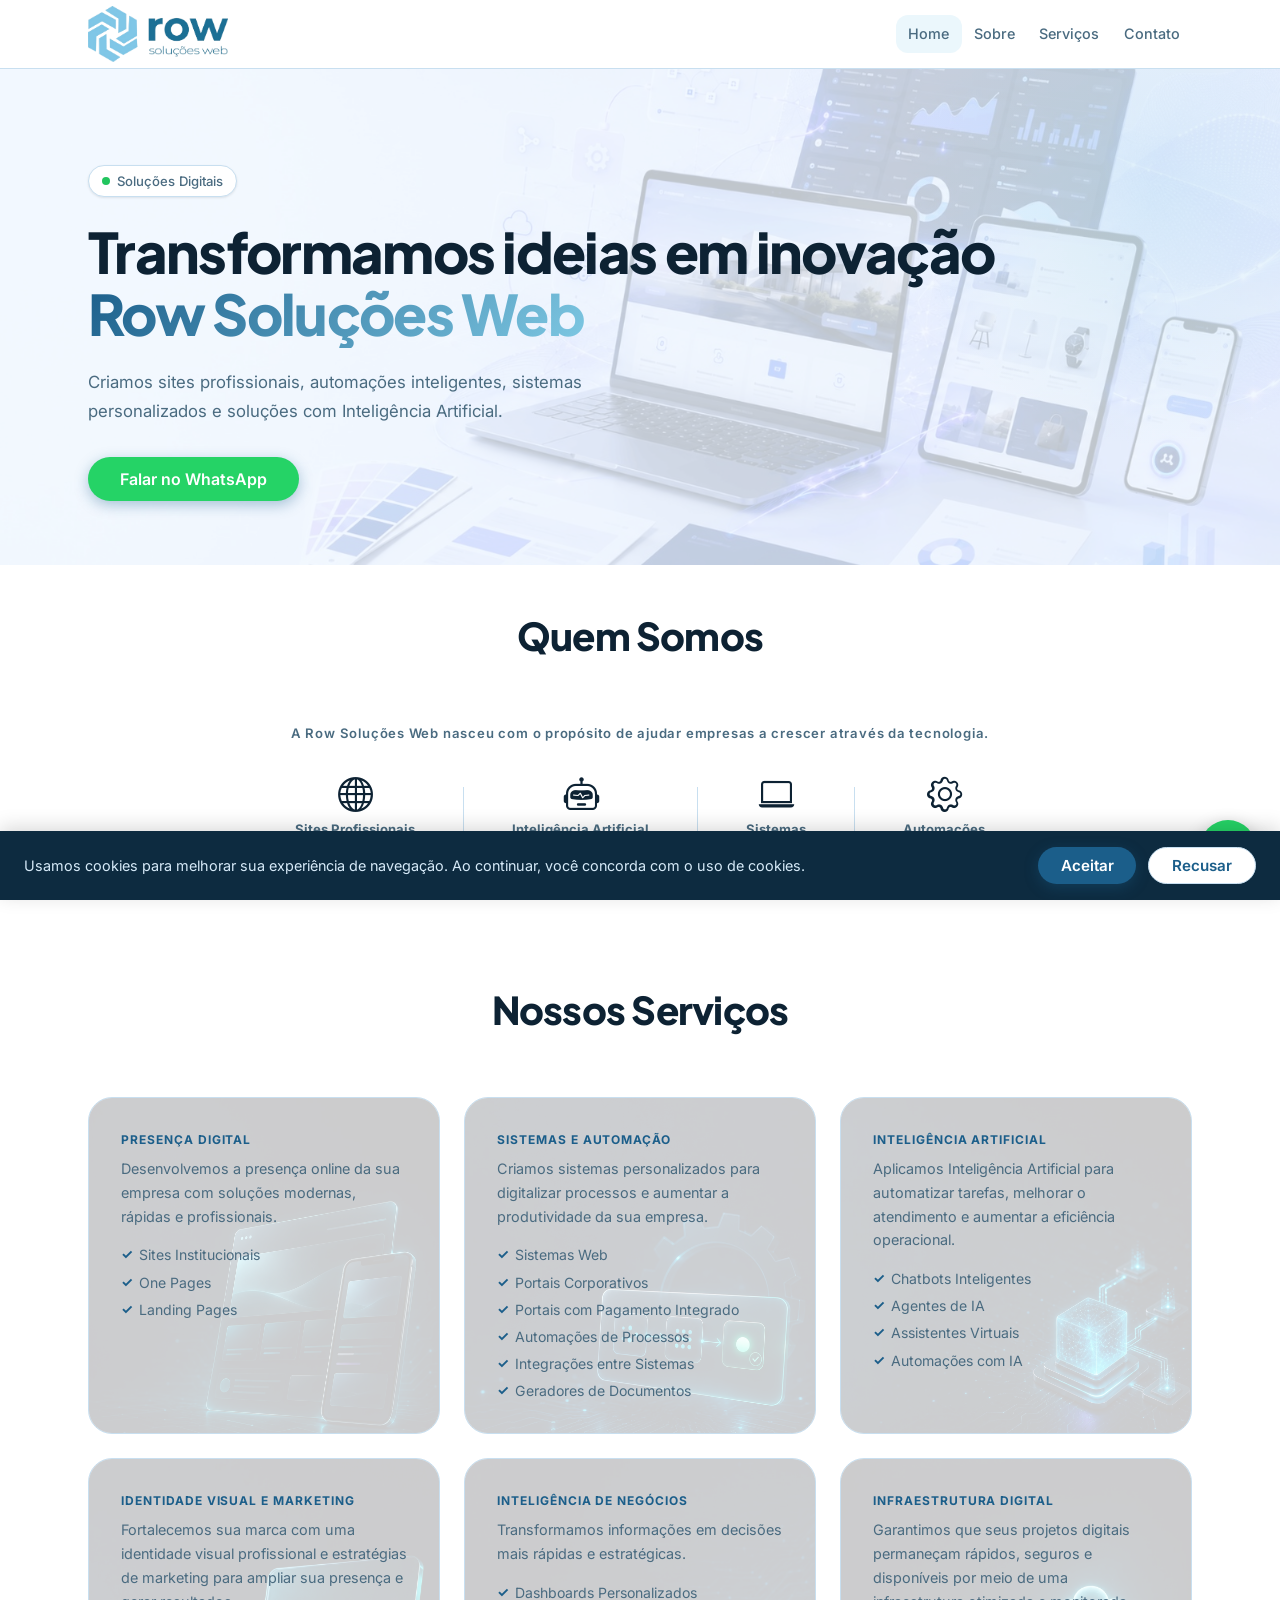
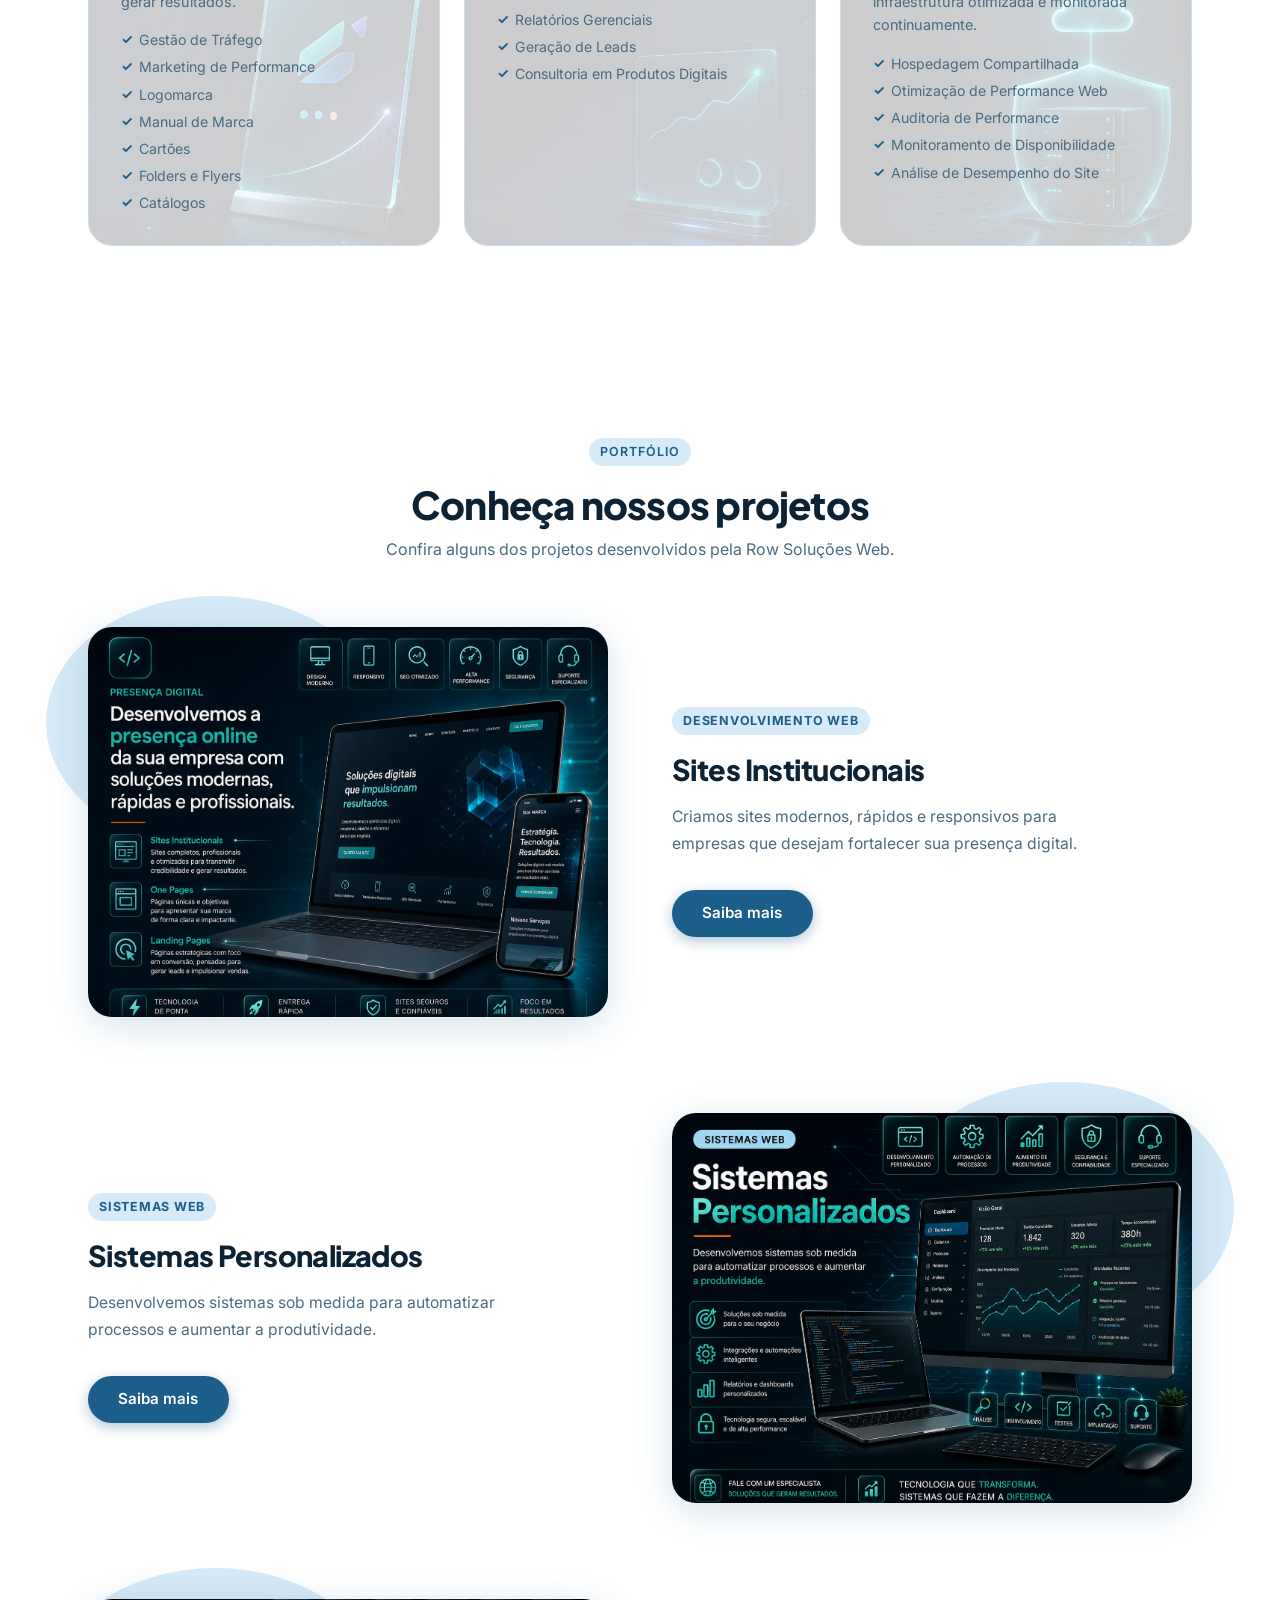
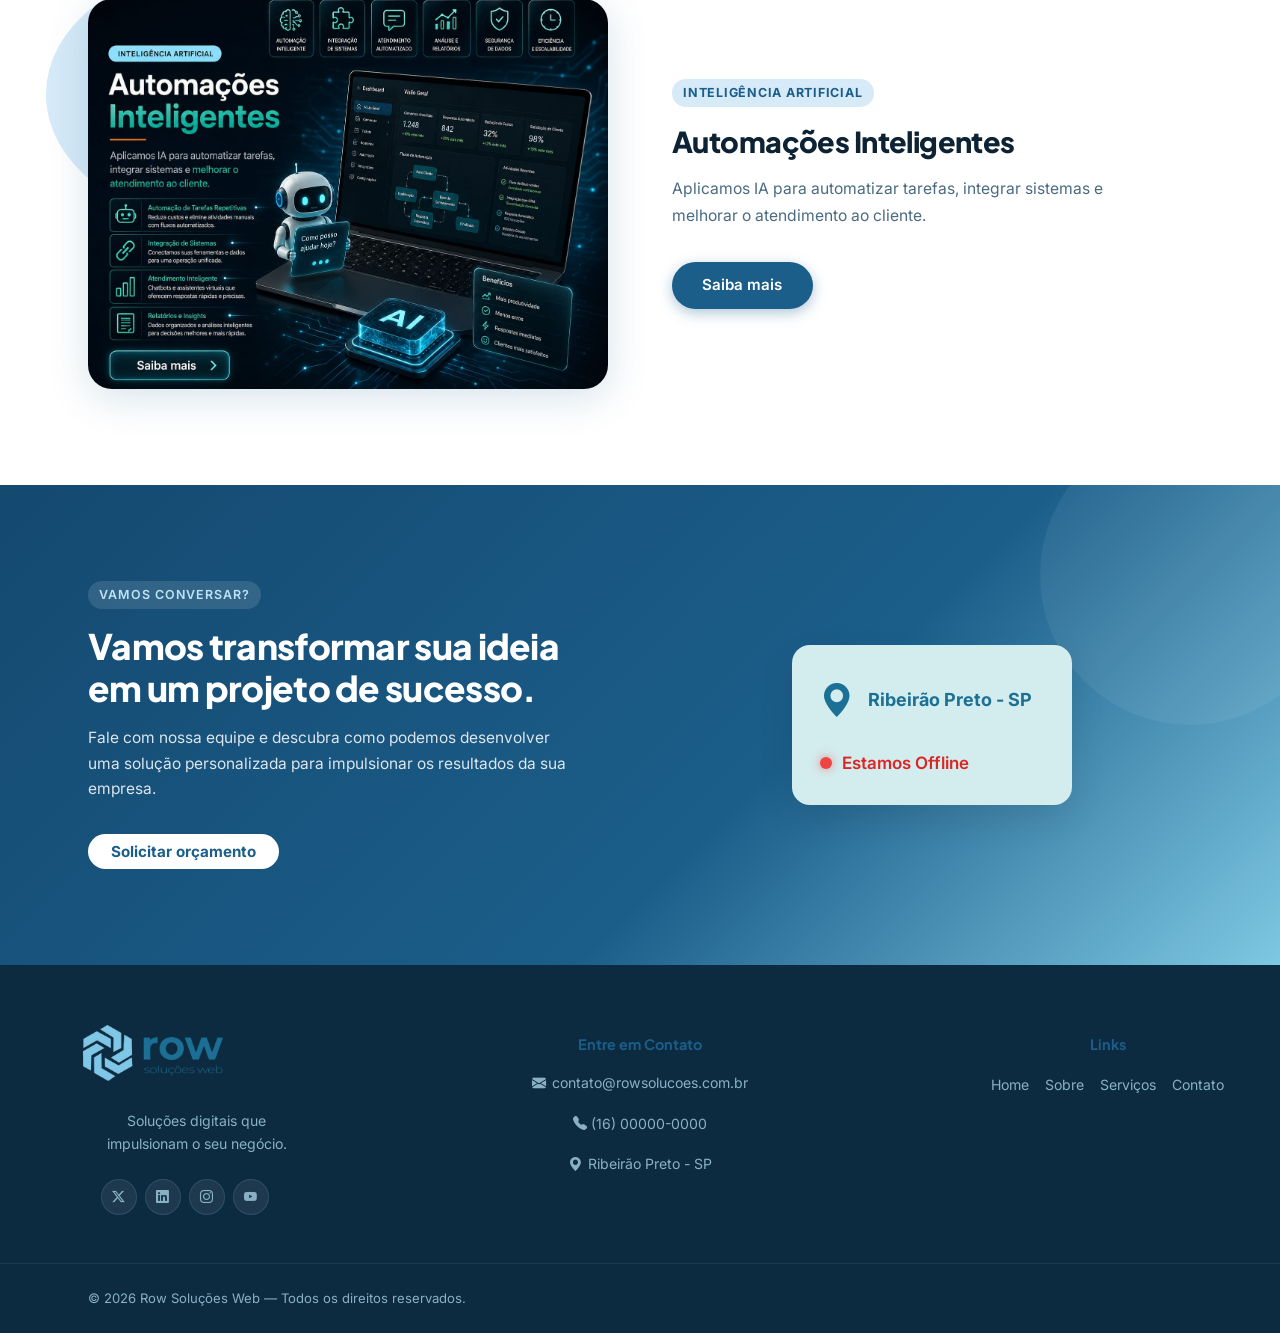
==== commit 319f476a: "Update index.html" ====
--- a/index.html
+++ b/index.html
@@ -49,7 +49,7 @@
             <a href="portfolio.html" class="nav__link">Portfólio</a>
           </li> -->
           <li class="nav__item">
-            <a href="https://wa.me/5516996565030" target="_blank" class="nav__link">Contato </a>
+            <a href="https://wa.me/5516000000000" target="_blank" class="nav__link">Contato </a>
           </li>
         </ul>
       </nav>
@@ -87,7 +87,7 @@
             e soluções com Inteligência Artificial.
           </p>
           <div class="hero__cta">
-            <a href="https://wa.me/5516996565030" target="_blank" class="btn btn--primary btn--lg btn--whatsapp">Falar
+            <a href="https://wa.me/5516000000000" target="_blank" class="btn btn--primary btn--lg btn--whatsapp">Falar
               no WhatsApp</a>
 
             <!-- <button class="hero__play" id="playBtn" aria-label="Assistir vídeo">
@@ -655,7 +655,7 @@
           <h2 class="cta-banner__title">Vamos transformar sua ideia em um projeto de sucesso.</h2>
           <p class="cta-banner__desc">Fale com nossa equipe e descubra como podemos desenvolver uma solução
             personalizada para impulsionar os resultados da sua empresa.</p>
-          <a href="https://wa.me/5516996565030" target="_blank" class="btn btn--white">Solicitar orçamento</a>
+          <a href="https://wa.me/5516000000000" target="_blank" class="btn btn--white">Solicitar orçamento</a>
         </div>
         <!-- Moldura que fica atrás da localização
         <div class="cta-banner__visual" aria-hidden="true">
@@ -727,12 +727,14 @@
         <ul class="footer__links footer__contact">
           <li>
             <i class="bi bi-envelope-fill"></i>
-            contato@rowsolucoes.com.br
+            <a href="mailto:contato@rowsolucoes.com.br">
+              contato@rowsolucoes.com.br
+            </a>
           </li>
           <li>
-            <a href="https://wa.me/5516996565030" target="_blank">
+            <a href="https://wa.me/551600000000" target="_blank">
               <i class="bi bi-telephone-fill"></i>
-              (16) 99656-5030
+              (16) 00000-0000
             </a>
           </li>
           <li>
@@ -750,7 +752,7 @@
           <li><a href="#home">Home</a></li>
           <li><a href="#sobre">Sobre</a></li>
           <li><a href="#servicos">Serviços</a></li>
-          <li><a href="https://wa.me/5516996565030" target="_blank">Contato</a></li>
+          <li><a href="https://wa.me/5516000000000" target="_blank">Contato</a></li>
         </ul>
       </div>
 
@@ -789,7 +791,7 @@
         <li>✅ Orçamento gratuito</li>
         <li>✅ Sem compromisso</li>
       </ul>
-      <a href="https://wa.me/5516996565030" target="_blank" class="btn btn--primary btn--lg">
+      <a href="https://wa.me/5516000000000" target="_blank" class="btn btn--primary btn--lg">
         📲 Solicitar orçamento
       </a>
       <a href="#" id="closeExitPopup" class="exit-popup__close">
@@ -799,10 +801,10 @@
   </div>
 
   <script src="script.js"></script>
-  <a href="https://wa.me/5516996565030" target="_blank" class="whatsapp-float" aria-label="Falar no WhatsApp">
+  <a href="https://wa.me/5516000000000" target="_blank" class="whatsapp-float" aria-label="Falar no WhatsApp">
     <i class="bi bi-whatsapp"></i>
   </a>
- <!--------modal e características de cookies do site--------->
+  <!--------modal e características de cookies do site--------->
   <div class="cookie-banner" id="cookieBanner">
     <p>
       Usamos cookies para melhorar sua experiência de navegação. Ao continuar, você concorda com o uso de cookies.
@@ -812,27 +814,28 @@
       <button id="cookieDecline" class="btn btn--outline">Recusar</button>
     </div>
   </div>
- 
-<script>
-  const cookieBanner = document.getElementById('cookieBanner');
-  const cookieAccept = document.getElementById('cookieAccept');
-  const cookieDecline = document.getElementById('cookieDecline');
-
-  // Só mostra o banner se o usuário ainda não escolheu antes
-  if (!localStorage.getItem('cookieConsent')) {
-    cookieBanner.classList.add('is-visible');
-  }
-
-  cookieAccept.addEventListener('click', () => {
-    localStorage.setItem('cookieConsent', 'accepted');
-    cookieBanner.classList.remove('is-visible');
-  });
-
-  cookieDecline.addEventListener('click', () => {
-    localStorage.setItem('cookieConsent', 'declined');
-    cookieBanner.classList.remove('is-visible');
-  });
-</script>
- <!--------modal e características de cookies do site--------->
+
+  <script>
+    const cookieBanner = document.getElementById('cookieBanner');
+    const cookieAccept = document.getElementById('cookieAccept');
+    const cookieDecline = document.getElementById('cookieDecline');
+
+    // Só mostra o banner se o usuário ainda não escolheu antes
+    if (!localStorage.getItem('cookieConsent')) {
+      cookieBanner.classList.add('is-visible');
+    }
+
+    cookieAccept.addEventListener('click', () => {
+      localStorage.setItem('cookieConsent', 'accepted');
+      cookieBanner.classList.remove('is-visible');
+    });
+
+    cookieDecline.addEventListener('click', () => {
+      localStorage.setItem('cookieConsent', 'declined');
+      cookieBanner.classList.remove('is-visible');
+    });
+  </script>
+  <!--------modal e características de cookies do site--------->
 </body>
+
 </html>
--- a/style.css
+++ b/style.css
@@ -323,6 +323,7 @@
 /* Nav */
 .nav {
   margin-left: auto;
+    position: relative; /* necessário para o dropdown se ancorar aqui */
 }
 
 .nav__list {
@@ -365,7 +366,8 @@
   height: 56px;
   border-radius: 50%;
 
-  background: #25D366; /* verde característico do WhatsApp */
+  background: #25D366;
+  /* verde característico do WhatsApp */
   color: #fff;
   font-size: 1.8rem;
 
@@ -379,16 +381,19 @@
 
 .whatsapp-float:hover {
   transform: scale(1.08);
-  color: #fff; /* garante que não herde a cor de link padrão */
+  color: #fff;
+  /* garante que não herde a cor de link padrão */
 }
 
 .btn--whatsapp {
   background-color: #25D366;
-  border-color: #25D366; /* caso o .btn--primary tenha borda */
+  border-color: #25D366;
+  /* caso o .btn--primary tenha borda */
 }
 
 .btn--whatsapp:hover {
-  background-color: #1EBE5A; /* um verde um pouco mais escuro no hover */
+  background-color: #1EBE5A;
+  /* um verde um pouco mais escuro no hover */
   border-color: #1EBE5A;
 }
 
@@ -403,7 +408,8 @@
   right: 0;
   z-index: 1000;
 
-  display: none; /* controlado pelo JS */
+  display: none;
+  /* controlado pelo JS */
   flex-wrap: wrap;
   align-items: center;
   justify-content: space-between;
@@ -445,6 +451,7 @@
     justify-content: center;
   }
 }
+
 /*--------modal e características de cookies do site---------*/
 
 
@@ -534,14 +541,26 @@
 .nav--open .nav__list {
   display: flex;
   flex-direction: column;
-  align-items: flex-start;
-  position: fixed;
-  inset: 68px 0 0 0;
+  align-items: stretch;
+
+  position: absolute;
+  top: calc(100% + 12px); /* logo abaixo do hambúrguer, com respiro */
+  right: 0;
+  width: 220px;
+
   background: var(--color-white);
-  padding: var(--space-xl);
-  gap: var(--space-xs);
-  overflow-y: auto;
-  z-index: 99;
+  border: 1px solid var(--color-border);
+  border-radius: var(--radius-lg);
+  box-shadow: var(--shadow-lg);
+  padding: var(--space-sm);
+  gap: 2px;
+
+  z-index: 200;
+}
+
+.nav--open .nav__link {
+  width: 100%;
+  padding: 0.7em 1em;
 }
 
 .nav--open .nav__dropdown {
@@ -1349,6 +1368,13 @@
 }
 
 /* Orbit animation */
+/* .integrations__orbit {
+  position: relative;
+  width: 280px;
+  height: 280px;
+  margin-inline: auto;
+} */
+
 .integrations__orbit {
   position: relative;
   width: min(280px, 80vw); /* nunca passa de 280px, mas encolhe em telas menores */
@@ -1856,6 +1882,7 @@
   min-width: 0;
 }
 
+
 /* ── 14. VIDEO MODAL ──────────────────────────── */
 .modal {
   position: fixed;
@@ -2574,7 +2601,8 @@
 /*Referente a lista da página Portfólio 1 - Container Solução Desenvolvida*/
 .case-list {
   display: grid;
-  grid-template-columns: 1fr 1fr; /* 2 colunas = 2x2 */
+  grid-template-columns: 1fr 1fr;
+  /* 2 colunas = 2x2 */
   gap: var(--space-sm);
   margin-top: var(--space-lg);
 }
@@ -2614,7 +2642,8 @@
 
 .case-item__media {
   width: 100%;
-  aspect-ratio: 4 / 3; /* substitui a altura fixa — escala proporcionalmente */
+  aspect-ratio: 4 / 3;
+  /* substitui a altura fixa — escala proporcionalmente */
   border-radius: var(--radius-sm);
   overflow: hidden;
 }
@@ -3428,7 +3457,8 @@
 }
 
 .noryon-hero__content {
-  max-width: 760px; /* evita que o texto estique demais em telas largas */
+  max-width: 760px;
+  /* evita que o texto estique demais em telas largas */
 }
 
 /* .noryon-hero__inner {
